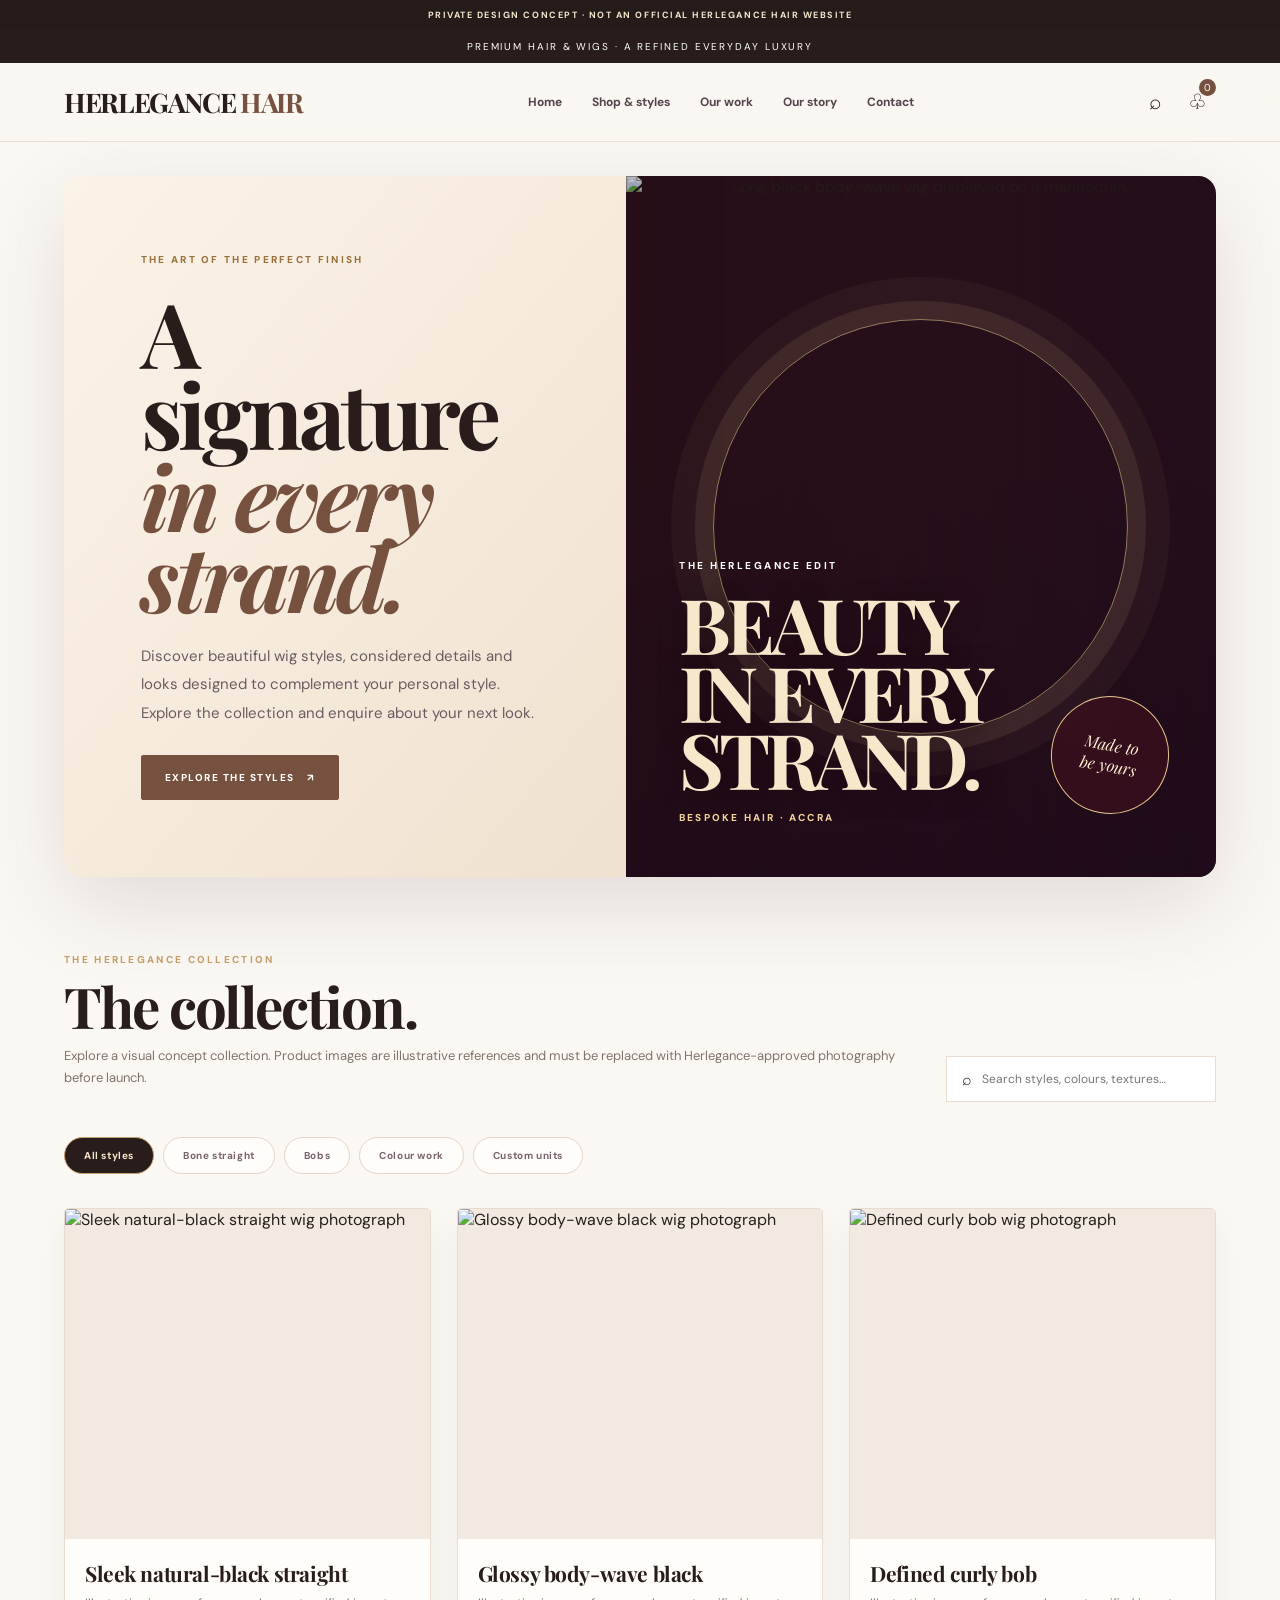
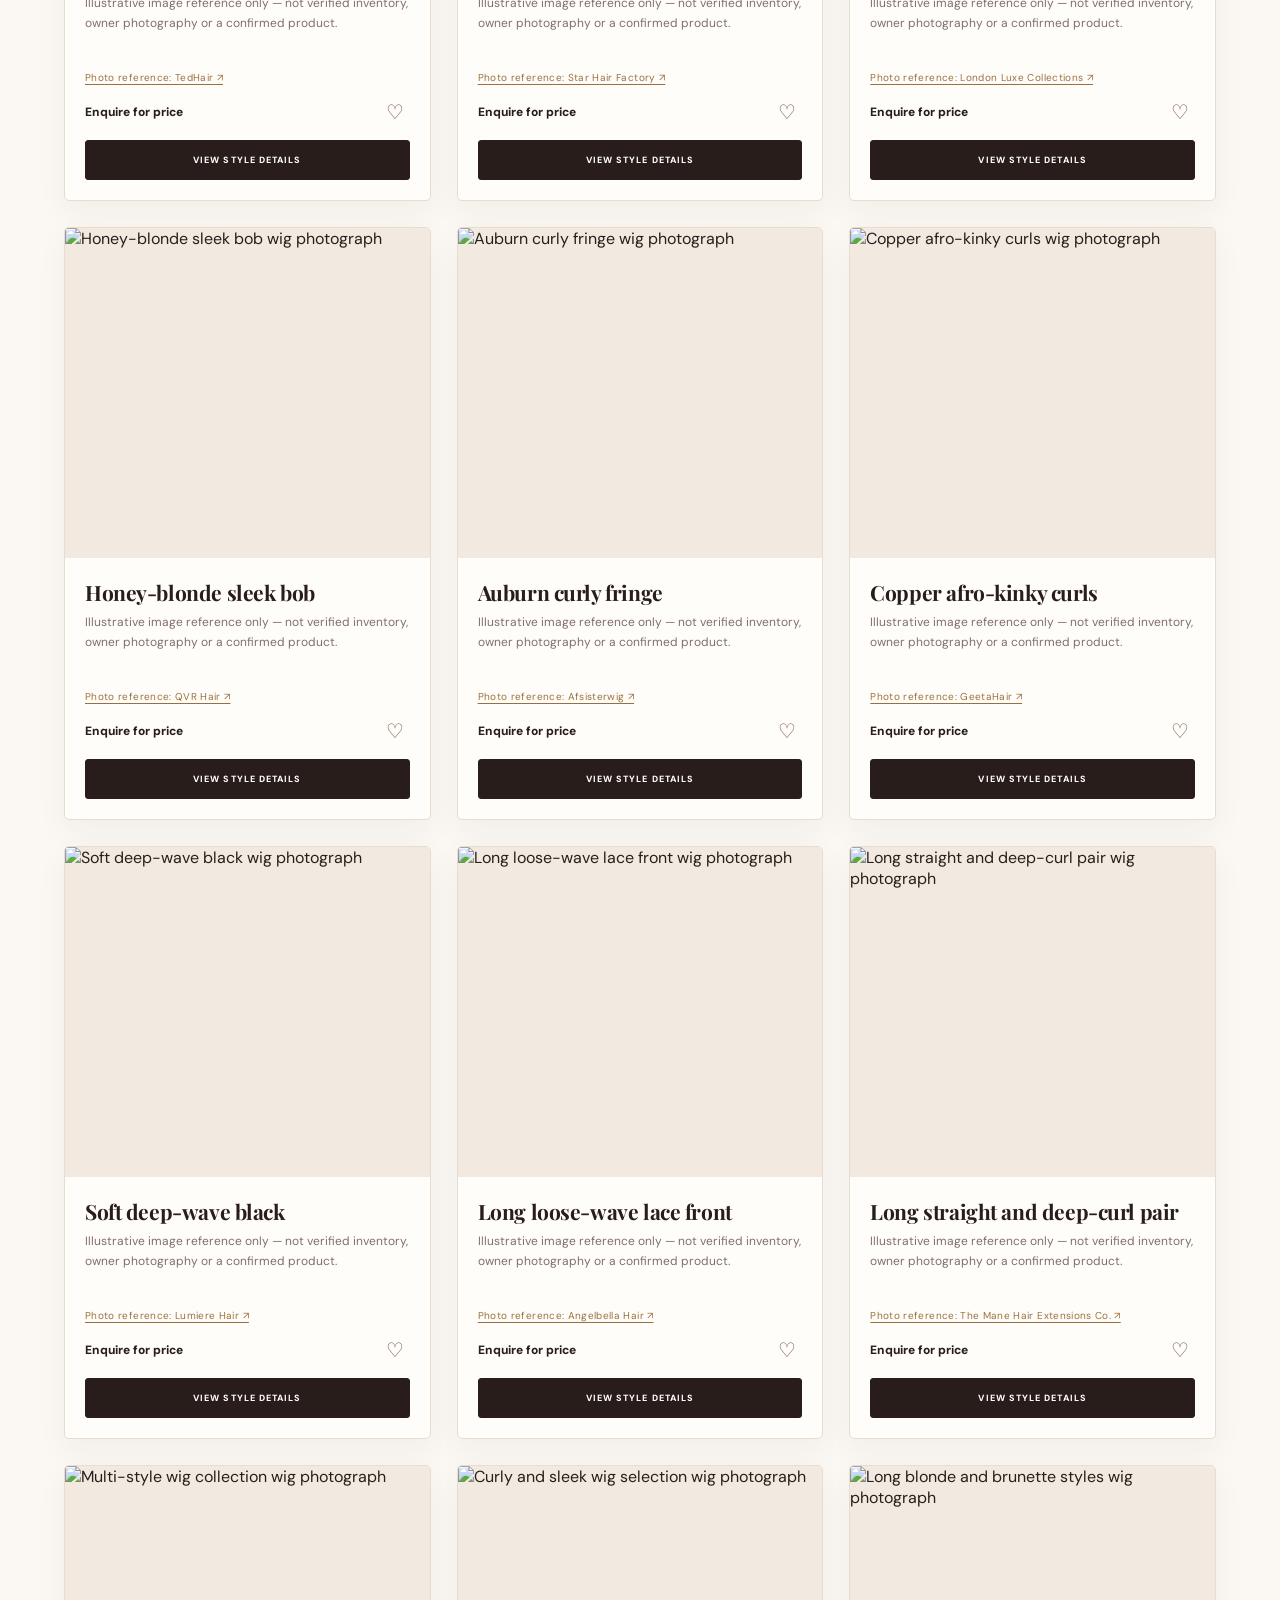
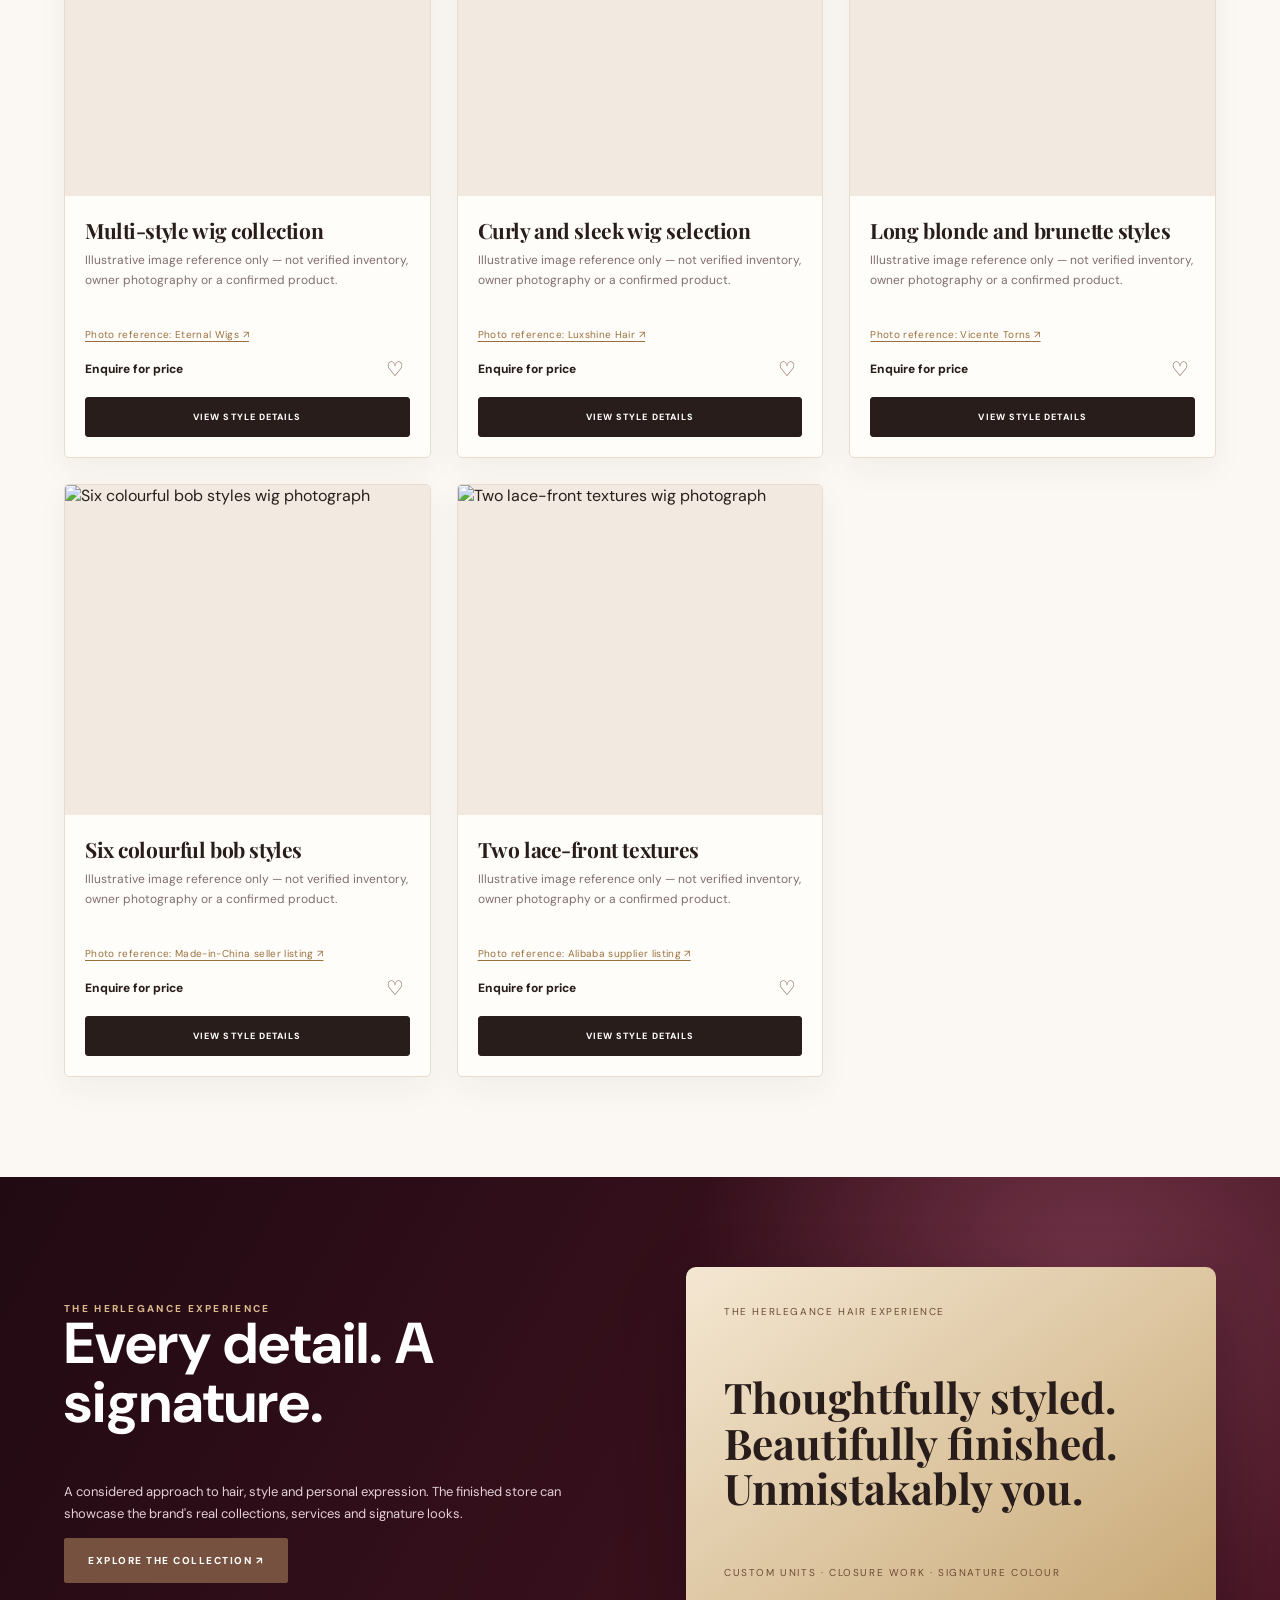
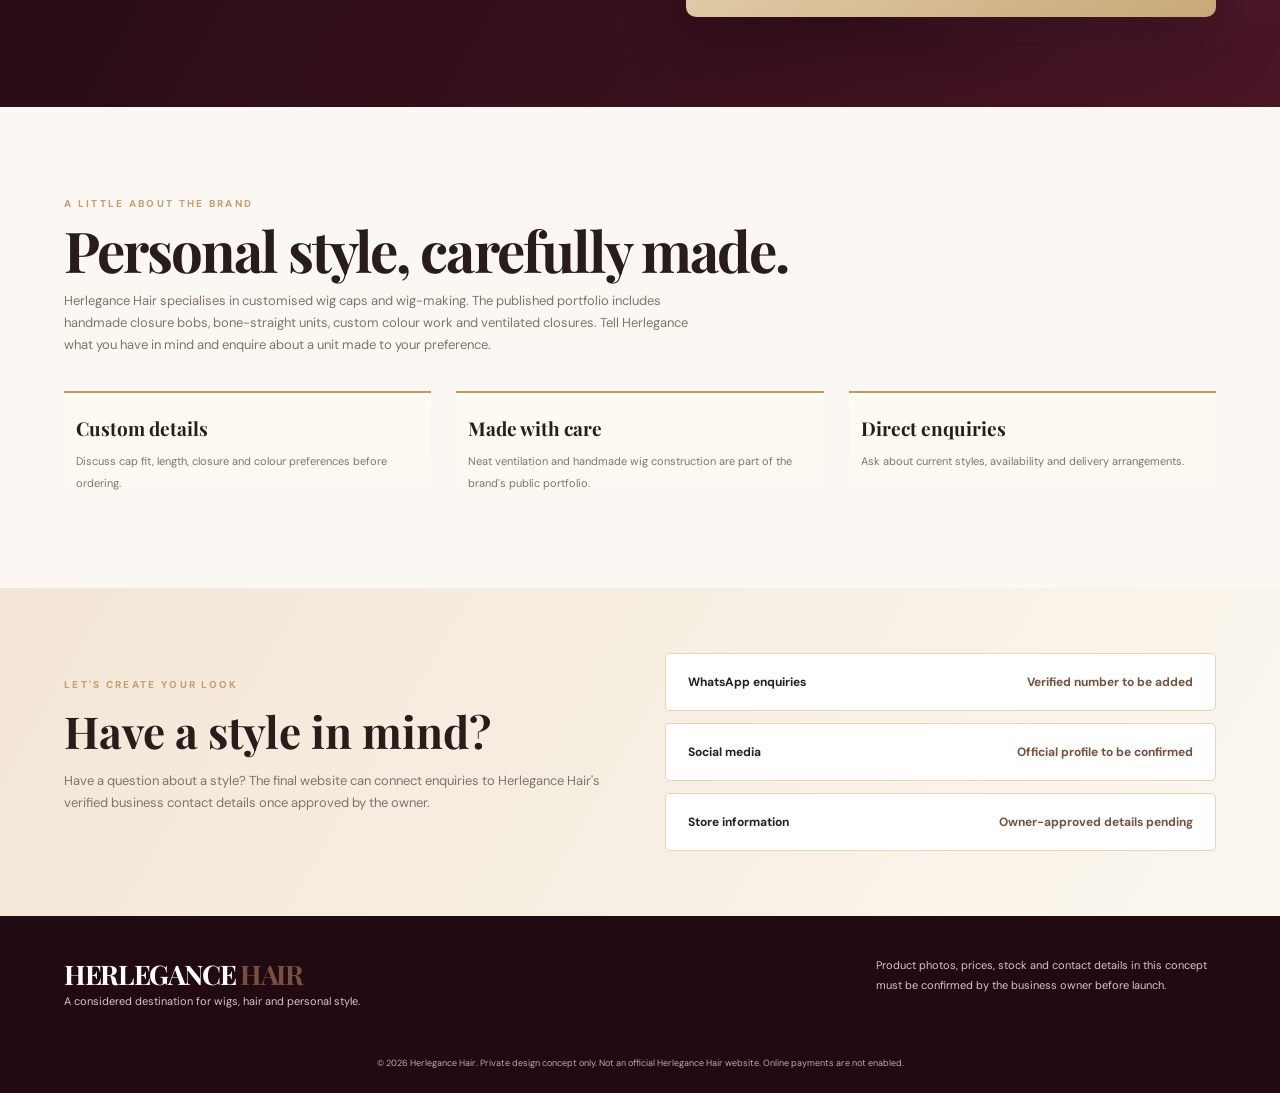
==== index.html @ 53745633 "Polish Herlegance concept copy and remove previous brand links" ====
<!doctype html>
<html lang="en">
<head>
<meta charset="utf-8"><meta name="viewport" content="width=device-width,initial-scale=1">
<meta name="theme-color" content="#281D1B"><meta name="description" content="Herlegance Hair — custom wig units and hair styling in Accra, Ghana.">
<title>Herlegance Hair — A Refined Expression of Your Style</title>
<link rel="preconnect" href="https://fonts.googleapis.com"><link rel="preconnect" href="https://fonts.gstatic.com" crossorigin>
<link href="https://fonts.googleapis.com/css2?family=DM+Sans:wght@400;500;600;700;800&family=Playfair+Display:wght@500;600;700;800&display=swap" rel="stylesheet">
<style>
:root{--pink:#D9B88C;--rose:#F1E6DA;--ivory:#FBF8F3;--bronze:#C6A06B;--plum:#281D1B;--cta:#76513F;--ink:#261F1B;--muted:#80736B;--line:#E8DED3;--white:#fff;--shadow:0 24px 70px #281d1b20}
*{box-sizing:border-box}html{scroll-behavior:smooth;scroll-padding-top:92px}body{margin:0;background:var(--ivory);color:var(--ink);font-family:'DM Sans',sans-serif}a{color:inherit}button,input,select{font:inherit}button{cursor:pointer}.announcement{background:var(--plum);color:#fff;text-align:center;padding:10px 14px;font-size:10px;letter-spacing:.19em;text-transform:uppercase}.header{position:sticky;top:0;z-index:30;background:#faf7f1ed;backdrop-filter:blur(18px);border-bottom:1px solid var(--line)}.nav{max-width:1320px;margin:auto;padding:16px 5%;display:flex;align-items:center;justify-content:space-between;gap:24px}.logo{font:700 27px 'Playfair Display',serif;letter-spacing:-.05em;text-decoration:none;color:var(--plum);white-space:nowrap}.logo em{font-style:normal;color:var(--cta)}.navlinks{display:flex;gap:30px}.navlinks a{text-decoration:none;font-size:12px;font-weight:700;color:#55434b}.navlinks a:hover{color:var(--cta)}.actions{display:flex;align-items:center;gap:8px}.iconbtn{border:0;background:transparent;color:var(--plum);font-size:21px;padding:9px;position:relative}.count{position:absolute;top:0;right:0;background:var(--cta);color:#fff;border-radius:50%;min-width:17px;height:17px;font-size:10px;display:grid;place-items:center}.menu{display:none}.wrap{max-width:1320px;margin:auto;padding-left:5%;padding-right:5%}.hero{padding-top:28px;padding-bottom:88px}.hero-shell{min-height:580px;border-radius:7px;overflow:hidden;position:relative;display:grid;grid-template-columns:1.02fr .98fr;background:linear-gradient(115deg,#f2e7d5,#e4d0b2);box-shadow:var(--shadow)}.hero-copy{padding:76px 9%;align-self:center;position:relative;z-index:2}.kicker{font-size:10px;font-weight:800;letter-spacing:.23em;text-transform:uppercase;color:var(--bronze)}h1,h2,h3,p{margin-top:0}.hero h1{font:700 clamp(52px,6.5vw,88px)/.98 'Playfair Display',serif;color:var(--plum);letter-spacing:-.045em;margin:22px 0}.hero h1 span{color:var(--cta);font-style:italic}.hero-copy p{font-size:14px;line-height:1.9;color:#715660;max-width:440px;margin-bottom:28px}.button{display:inline-flex;align-items:center;justify-content:center;gap:12px;padding:15px 23px;border:1px solid var(--cta);border-radius:2px;background:var(--cta);color:#fff;text-decoration:none;font-size:10px;letter-spacing:.15em;text-transform:uppercase;font-weight:800;transition:.2s}.button:hover{background:var(--plum);border-color:var(--plum);transform:translateY(-2px)}.button.secondary{background:transparent;color:var(--plum);border-color:#b98b9a}.button.secondary:hover{background:var(--plum);color:#fff}.hero-art{position:relative;min-height:500px;overflow:hidden;background:radial-gradient(ellipse at 50% 45%,#8b4050 0 19%,transparent 19.5%),radial-gradient(ellipse at 50% 43%,#4a1525 0 34%,transparent 34.5%),linear-gradient(145deg,#2b0d17,#6f1d32 58%,#260b13)} .hero-art:before{content:'';display:block;position:absolute;width:min(68%,390px);aspect-ratio:1;border:1px solid #d7b46a99;border-radius:50%;box-shadow:0 0 0 18px #d7b46a12,0 0 0 42px #d7b46a0b}.hero-art:after{content:'';display:block;position:absolute;width:38%;height:58%;top:18%;left:31%;border-radius:48% 48% 38% 38%;background:linear-gradient(90deg,#10070b,#32101d 30%,#10070b 70%,#4a1525);filter:drop-shadow(0 18px 28px #12070b88);clip-path:ellipse(48% 50% at 50% 50%)}.hero-art{display:flex;align-items:center;justify-content:center;text-align:center}.hero-art .editorial{position:relative;z-index:2;color:#f6e8cb;padding:30px}.hero-art .editorial strong{display:block;font:700 clamp(42px,6vw,78px)/.95 'Playfair Display',serif;letter-spacing:-.06em}.hero-art .editorial span{display:block;margin-top:18px;font-size:10px;letter-spacing:.22em;text-transform:uppercase;color:#d7b46a;font-weight:800}.art-stamp{position:absolute;right:7%;bottom:8%;z-index:3;width:118px;height:118px;border:1px solid #d7b46a99;border-radius:50%;display:grid;place-items:center;text-align:center;color:#f4e5c4;font:italic 16px 'Playfair Display',serif;transform:rotate(10deg)}.hero-note{position:absolute;top:8%;right:8%;z-index:2;color:#fff;font:italic 19px 'Playfair Display',serif}.section{padding-bottom:88px}.section-head{display:flex;justify-content:space-between;align-items:end;gap:24px;margin-bottom:28px}.section h2{font:700 clamp(34px,4vw,52px)/1.05 'Playfair Display',serif;color:var(--plum);letter-spacing:-.035em;margin:10px 0}.muted{font-size:13px;color:var(--muted);line-height:1.7}.search{display:flex;align-items:center;gap:10px;background:#fff;border:1px solid var(--line);padding:0 15px;min-width:270px}.search input{width:100%;border:0;outline:0;background:transparent;padding:14px 0;font-size:12px}.filters{display:flex;gap:9px;flex-wrap:wrap;margin:22px 0 30px}.filter{border:1px solid var(--line);background:#fff;border-radius:30px;padding:10px 17px;color:#77636d;font-size:10px;font-weight:700;letter-spacing:.06em}.filter.active,.filter:hover{background:var(--plum);border-color:var(--bronze);color:#f8e8c9}.grid{display:grid;grid-template-columns:repeat(4,minmax(0,1fr));gap:22px}.card{background:#fff;border:1px solid #f0e4e8;min-width:0;transition:.25s;box-shadow:0 7px 22px #60334808}.card:hover{transform:translateY(-5px);box-shadow:var(--shadow)}.product-photo{display:block;width:100%;height:290px;object-fit:cover;background:#f2e9e1}.card-visual{display:none} .card-visual:before,.card-visual:after,.card-visual .visual-title{display:none}.card-visual.purple{background:linear-gradient(140deg,#72505c,#2d1520)}.card-visual.burgundy{background:linear-gradient(140deg,#a87950,#4a1525)}.card-visual .label{position:absolute;left:13px;top:13px;background:#d7b46a;color:#32101b;padding:7px 9px;font-size:8px;letter-spacing:.12em;text-transform:uppercase;font-weight:800;z-index:2}.card-visual .view{position:absolute;bottom:13px;right:13px;background:#fff;color:var(--plum);padding:9px 12px;font-size:9px;text-transform:uppercase;letter-spacing:.1em;font-weight:800;z-index:3;border:0}.card-body{padding:17px}.card-body h3{font:700 19px 'Playfair Display',serif;color:var(--plum);margin:0 0 7px}.card-body p{font-size:11px;color:var(--muted);line-height:1.6;margin:0 0 13px}.card-foot{display:flex;justify-content:space-between;align-items:center;gap:10px}.price{font-size:12px;font-weight:800;color:var(--plum)}.save{border:0;background:transparent;color:var(--cta);font-size:20px}.smallbtn{width:100%;margin-top:14px;background:transparent;border:1px solid #d8b8c4;color:var(--plum);padding:11px;font-size:9px;letter-spacing:.12em;text-transform:uppercase;font-weight:800}.smallbtn:hover{background:var(--plum);color:#fff}.craft{background:linear-gradient(120deg,#210a12,#4a1525);color:#fff;padding:70px 0;margin-bottom:88px}.craft-inner{display:grid;grid-template-columns:.85fr 1.15fr;gap:55px;align-items:center}.craft h2{color:#fff}.craft .muted{color:#e4cfd7}.craft .kicker{color:var(--pink)}.craft-panel{background:linear-gradient(135deg,#e3cfaa,#a77b43);padding:32px;color:var(--plum);min-height:300px;display:flex;flex-direction:column;justify-content:space-between}.craft-panel strong{font:700 36px 'Playfair Display',serif;max-width:420px}.craft-panel span{font-size:10px;letter-spacing:.16em;text-transform:uppercase}.social-feed{background:#fff;border:1px solid var(--line);padding:18px;min-height:400px}.social-feed iframe{width:100%;height:440px;border:0}.social-fallback{padding:25px;text-align:center}.social-fallback p{font-size:12px;color:var(--muted);line-height:1.7}.values{display:grid;grid-template-columns:repeat(3,1fr);gap:16px;margin-top:35px}.value{border-top:2px solid var(--pink);padding:18px 5px}.value b{display:block;font:700 19px 'Playfair Display',serif;color:var(--plum);margin-bottom:8px}.value span{font-size:11px;line-height:1.7;color:var(--muted)}.contact-band{background:linear-gradient(120deg,#efe3d1,#f8f3e9);padding:65px 0}.contact-grid{display:grid;grid-template-columns:1fr 1fr;gap:50px;align-items:center}.contact-grid h2{font:700 44px 'Playfair Display',serif;color:var(--plum);margin:10px 0}.contact-links{display:grid;gap:12px}.contact-link{display:flex;justify-content:space-between;gap:15px;text-decoration:none;background:#fff;padding:17px 19px;border:1px solid #e7d5b4;font-size:12px;font-weight:700}.contact-link span{color:var(--cta)}.footer{background:#210a12;color:#fff;padding:40px 0 24px}.footer-inner{display:flex;justify-content:space-between;gap:30px;flex-wrap:wrap}.footer .logo{color:#fff}.footer p{font-size:11px;color:#d7c4cc;line-height:1.8;max-width:340px}.footer small{display:block;text-align:center;color:#bdaab2;font-size:9px;margin-top:34px}.drawer-wrap,.modal-wrap{position:fixed;inset:0;z-index:60;background:#24131dcc;display:none}.drawer-wrap.open{display:flex;justify-content:flex-end}.drawer{background:var(--ivory);width:min(480px,100%);height:100%;padding:26px;overflow:auto;box-shadow:-15px 0 50px #0002}.drawer-head{display:flex;align-items:center;justify-content:space-between;border-bottom:1px solid var(--line);padding-bottom:14px}.drawer h2,.modal h2{font:700 29px 'Playfair Display',serif;color:var(--plum)}.close{border:0;background:transparent;font-size:27px;color:var(--plum)}.cart-row{display:grid;grid-template-columns:70px 1fr auto;gap:13px;align-items:center;padding:17px 0;border-bottom:1px solid var(--line)}.cart-swatch{height:78px;background:linear-gradient(135deg,#d7b46a,#6f1d32);position:relative}.cart-swatch:after{content:"";position:absolute;inset:13px 17px -4px;border-radius:48% 48% 4% 4%;background:#34212b}.cart-row h4{font:700 16px 'Playfair Display',serif;margin:0 0 5px}.cart-row small{font-size:10px;color:var(--muted)}.remove{border:0;background:none;color:var(--cta);font-size:10px}.cart-actions{padding-top:20px}.cart-actions .button{width:100%}.notice{padding:13px;background:#f1e5d0;color:#4a1525;font-size:11px;line-height:1.65;margin:16px 0}.empty{text-align:center;padding:65px 12px;color:var(--muted);font-size:13px;line-height:1.7}.modal-wrap.open{display:grid;place-items:center;padding:18px}.modal{background:var(--ivory);width:min(540px,100%);max-height:92vh;overflow:auto;padding:26px}.modal-top{display:flex;justify-content:space-between;align-items:start}.field{display:block;margin:15px 0}.field span{display:block;font-size:9px;letter-spacing:.13em;text-transform:uppercase;color:var(--muted);margin-bottom:7px}.field select,.field input,.field textarea{width:100%;border:1px solid var(--line);background:#fff;padding:13px;outline-color:var(--cta)}.modal .button{width:100%;margin-top:12px}.mobilebar{display:none}
@media(max-width:950px){.grid{grid-template-columns:repeat(2,1fr)}.hero-shell{min-height:500px}.hero-copy{padding:55px 7%}.hero-art{min-height:450px}.navlinks{gap:16px}}
@media(max-width:650px){.announcement{font-size:8px}.nav{padding:12px 5%}.logo{font-size:23px}.navlinks{display:none}.menu{display:block}.hero{padding-top:13px;padding-bottom:55px}.hero-shell{grid-template-columns:1fr;min-height:0}.hero-copy{padding:45px 8% 35px}.hero h1{font-size:58px}.hero-art{min-height:290px}.hero-art:before{height:100%;width:48%;left:26%}.hero-art:after{top:10%;height:40%;left:36.5%}.section{padding-bottom:60px}.section-head{align-items:stretch;flex-direction:column}.search{min-width:0;width:100%}.grid{gap:14px 11px}.card-visual{display:none}.card-body{padding:13px}.card-body h3{font-size:16px}.card-body p{font-size:10px}.craft{padding:50px 0;margin-bottom:60px}.craft-inner,.contact-grid{grid-template-columns:1fr;gap:25px}.craft-panel{min-height:230px}.craft-panel strong{font-size:30px}.values{grid-template-columns:1fr;gap:5px}.contact-band{padding:50px 0}.contact-grid h2{font-size:37px}.footer{padding-bottom:92px}.mobilebar{position:fixed;z-index:35;bottom:0;left:0;right:0;display:flex;justify-content:space-around;background:#faf7f1;border-top:1px solid var(--line);padding:9px 3% calc(9px + env(safe-area-inset-bottom))}.mobilebar button{border:0;background:none;color:var(--plum);font-size:9px;display:grid;gap:3px;justify-items:center}.mobilebar b{font-size:19px}}

/* Luxury editorial styling refinement */
.hero{padding-top:34px;padding-bottom:76px}
.hero-shell{border-radius:18px;grid-template-columns:1fr 1.05fr;min-height:650px;background:linear-gradient(130deg,#fbf3e8,#ead8c3);box-shadow:0 28px 90px #35101d20}
.hero-copy{padding:clamp(38px,6vw,88px)}
.hero-copy .kicker{color:#9a713e}
.hero h1{font-size:clamp(58px,7vw,98px);line-height:.91;margin:25px 0}
.hero-copy p{font-size:15px;max-width:410px;color:#6f5960}
.hero-art{min-height:650px;background:#29101a;isolation:isolate}
.hero-photo{position:absolute;inset:0;width:100%;height:100%;object-fit:cover;object-position:center 28%;filter:saturate(.86)}
.hero-shade{position:absolute;inset:0;background:linear-gradient(90deg,#1b091044,#1b091a22 45%,#1b091a66),linear-gradient(0deg,#1b091a88,transparent 60%);z-index:1}
.hero-art:before{z-index:2;width:70%;aspect-ratio:1;border-color:#e5c98c99;box-shadow:0 0 0 18px #e5c98c18,0 0 0 42px #e5c98c0b}
.hero-art:after{display:none}
.hero-art .editorial{z-index:3;text-align:left;width:100%;padding:9%;align-self:flex-end}
.hero-art .editorial strong{font-size:clamp(48px,6vw,86px);line-height:.88;text-shadow:0 4px 25px #16070b88}
.hero-art .editorial .hero-overline{color:#fff;font-size:10px;letter-spacing:.25em;margin:0 0 18px}
.hero-art .editorial span:last-child{color:#f0d49c}
.art-stamp{z-index:4;background:#3a101dcc;border-color:#e4c58b;color:#fff0d2;right:8%;bottom:9%}
.section h2{font-size:clamp(38px,4.4vw,58px)}
.section-head{margin-bottom:35px}
.filters{margin:26px 0 34px}
.filter{padding:11px 19px;border-color:#e4d4c5;background:#fffdf9}
.grid{grid-template-columns:repeat(3,minmax(0,1fr));gap:26px}
.card{border:0;border-radius:12px;overflow:hidden;box-shadow:0 12px 35px #35101d12}
.card:hover{transform:translateY(-8px);box-shadow:0 22px 55px #35101d20}
.product-photo{height:340px;transition:transform .55s cubic-bezier(.2,.7,.2,1)}
.card:hover .product-photo{transform:scale(1.035)}
.card-body{padding:22px}
.card-body h3{font-size:22px}
.card-body p{font-size:12px;min-height:58px}
.smallbtn{border-radius:3px;background:var(--plum);color:#fff;border-color:var(--plum);padding:13px}
.smallbtn:hover{background:var(--cta)}
.craft{padding:90px 0;margin:12px 0 90px;background:radial-gradient(circle at 85% 20%,#713347 0,transparent 34%),linear-gradient(120deg,#210a12,#4a1525)}
.craft-inner{grid-template-columns:1fr 1fr;gap:8%}
.craft h2{font-size:clamp(40px,4.5vw,60px);line-height:1.02}
.craft-panel{min-height:350px;border-radius:10px;padding:38px;background:linear-gradient(145deg,#f4e7d2,#c8a875);box-shadow:0 25px 65px #10050b55}
.craft-panel strong{font-size:clamp(30px,3.3vw,46px);line-height:1.08}
.craft-panel span{color:#6d4b36}
.values{gap:25px}
.value{padding:22px 12px 8px;border-top:2px solid #c59b5b;background:linear-gradient(180deg,#fffaf3,transparent)}
.contact-band{background:linear-gradient(120deg,#f3e6d6,#fbf7ef)}
.contact-link{border-radius:5px;transition:.2s;padding:20px 22px}
.contact-link:hover{transform:translateX(5px);border-color:#c59b5b}
@media(max-width:950px){.grid{grid-template-columns:repeat(2,minmax(0,1fr))}.hero-shell{min-height:560px}.hero-art{min-height:560px}}
@media(max-width:650px){
.hero{padding-top:14px;padding-bottom:55px}
.hero-shell{grid-template-columns:1fr;min-height:0;border-radius:12px}
.hero-copy{padding:42px 8% 36px}
.hero h1{font-size:clamp(54px,14vw,72px)}
.hero-art{min-height:440px}
.hero-art .editorial{padding:8%}
.hero-art .editorial strong{font-size:58px}
.art-stamp{width:94px;height:94px;font-size:13px}
.grid{grid-template-columns:repeat(2,minmax(0,1fr));gap:15px 11px}
.product-photo{height:220px}
.card-body{padding:14px}
.card-body h3{font-size:17px}
.card-body p{font-size:10px;min-height:74px}
.craft{padding:58px 0;margin:0 0 60px}
.craft-inner{grid-template-columns:1fr;gap:28px}
.craft-panel{min-height:260px;padding:28px}
.values{grid-template-columns:1fr;gap:10px}
}

/* Editorial polish for the coursework wig gallery */
.grid{gap:26px}
.card{overflow:hidden;border:1px solid #e8dccf;border-radius:5px;background:#fffdf9;box-shadow:0 12px 32px #35101d0c}
.card:hover{transform:translateY(-7px);box-shadow:0 22px 48px #35101d1c}
.product-photo{height:330px;object-fit:cover;object-position:center 30%;transition:transform .65s cubic-bezier(.2,.7,.2,1)}
.card:hover .product-photo{transform:scale(1.035)}
.card-body{padding:20px}
.card-body h3{font-family:'Playfair Display',serif;font-size:21px;letter-spacing:-.02em}
.card-body p{color:#806d70;line-height:1.65}
.photo-credit{display:inline-block;margin:3px 0 14px;color:#9a713e;font-size:10px;letter-spacing:.035em;text-decoration:underline;text-underline-offset:3px}
.hero-photo{object-position:center 38%;filter:saturate(.96) contrast(1.02)}
@media(max-width:900px){.product-photo{height:280px}}
@media(max-width:600px){.grid{gap:13px}.product-photo{height:225px}.card-body{padding:13px}.card-body h3{font-size:17px}.photo-credit{font-size:9px}}

</style>
</head>
<body>
<div style="background:#251b19;color:#f5e7cf;text-align:center;padding:9px 12px;font:700 9px DM Sans,sans-serif;letter-spacing:.17em;text-transform:uppercase">Private design concept · Not an official Herlegance Hair website</div>
<div class="announcement">PREMIUM HAIR & WIGS · A REFINED EVERYDAY LUXURY</div>
<header class="header"><nav class="nav"><a class="logo" href="#home">HERLEGANCE <em>HAIR</em></a><div class="navlinks"><a href="#home">Home</a><a href="#shop">Shop & styles</a><a href="#craft">Our work</a><a href="#about">Our story</a><a href="#contact">Contact</a></div><div class="actions"><button class="iconbtn" aria-label="Search styles" onclick="document.getElementById('search').focus()">⌕</button><button class="iconbtn" aria-label="Open bag" onclick="openBag()">♧<span class="count" id="bagCount">0</span></button><button class="iconbtn menu" aria-label="Browse styles" onclick="document.getElementById('shop').scrollIntoView({behavior:'smooth'})">☰</button></div></nav></header>
<main id="home">
<section class="hero wrap"><div class="hero-shell"><div class="hero-copy"><div class="kicker">THE ART OF THE PERFECT FINISH</div><h1>A signature<br><span>in every strand.</span></h1><p>Discover beautiful wig styles, considered details and looks designed to complement your personal style. Explore the collection and enquire about your next look.</p><a class="button" href="#shop">Explore the styles <b>↗</b></a></div><div class="hero-art"><img class="hero-photo" src="https://cdn.shopify.com/s/files/1/0722/2122/9270/collections/HD-Lace-Wig_723e9903-be43-4868-811c-e9bd3270e4a2.png?v=1733495601" alt="Long black body-wave wig displayed on a mannequin" fetchpriority="high"><div class="hero-shade"></div><div class="editorial"><span class="hero-overline">THE HERLEGANCE EDIT</span><strong>BEAUTY<br>IN EVERY<br>STRAND.</strong><span>BESPOKE HAIR · ACCRA</span></div><div class="art-stamp">Made to<br>be yours</div></div></div></section>
<section class="section wrap" id="shop"><div class="section-head"><div><div class="kicker">THE HERLEGANCE COLLECTION</div><h2>The collection.</h2><p class="muted">Explore a visual concept collection. Product images are illustrative references and must be replaced with Herlegance-approved photography before launch.</p></div><label class="search">⌕ <input id="search" type="search" placeholder="Search styles, colours, textures…" oninput="renderProducts()"></label></div>
<div class="filters" id="filters"><button class="filter active" data-filter="All">All styles</button><button class="filter" data-filter="Straight">Bone straight</button><button class="filter" data-filter="Bob">Bobs</button><button class="filter" data-filter="Colored">Colour work</button><button class="filter" data-filter="Custom">Custom units</button></div>

<div class="grid" id="products"></div>
</section>
<section class="craft" id="craft"><div class="wrap craft-inner"><div><div class="kicker">The Herlegance experience</div><h2>Every detail. A signature.</h2><p class="muted">A considered approach to hair, style and personal expression. The finished store can showcase the brand's real collections, services and signature looks.</p><a class="button" href="#shop" target="_blank" rel="noopener">Explore the collection ↗</a></div><div class="craft-panel"><span>THE HERLEGANCE HAIR EXPERIENCE</span><strong>Thoughtfully styled. Beautifully finished. Unmistakably you.</strong><span>Custom units · Closure work · Signature colour</span></div></div></section>
<section class="section wrap" id="about"><div class="kicker">A little about the brand</div><h2>Personal style, carefully made.</h2><p class="muted" style="max-width:650px">Herlegance Hair specialises in customised wig caps and wig-making. The published portfolio includes handmade closure bobs, bone-straight units, custom colour work and ventilated closures. Tell Herlegance what you have in mind and enquire about a unit made to your preference.</p><div class="values"><div class="value"><b>Custom details</b><span>Discuss cap fit, length, closure and colour preferences before ordering.</span></div><div class="value"><b>Made with care</b><span>Neat ventilation and handmade wig construction are part of the brand's public portfolio.</span></div><div class="value"><b>Direct enquiries</b><span>Ask about current styles, availability and delivery arrangements.</span></div></div></section>
<section class="contact-band" id="contact"><div class="wrap contact-grid"><div><div class="kicker">Let's create your look</div><h2>Have a style in mind?</h2><p class="muted">Have a question about a style? The final website can connect enquiries to Herlegance Hair's verified business contact details once approved by the owner.</p></div><div class="contact-links"><div class="contact-link"><strong>WhatsApp enquiries</strong><span>Verified number to be added</span></div><div class="contact-link"><strong>Social media</strong><span>Official profile to be confirmed</span></div><div class="contact-link"><strong>Store information</strong><span>Owner-approved details pending</span></div></div></div></section>
</main>
<footer class="footer"><div class="wrap"><div class="footer-inner"><div><a class="logo" href="#home">HERLEGANCE <em>HAIR</em></a><p>A considered destination for wigs, hair and personal style.</p></div><div><p>Product photos, prices, stock and contact details in this concept must be confirmed by the business owner before launch.</p></div></div><small>© <span id="year"></span> Herlegance Hair. Private design concept only. Not an official Herlegance Hair website. Online payments are not enabled.</small></div></footer>
<nav class="mobilebar"><button onclick="window.scrollTo({top:0,behavior:'smooth'})"><b>⌂</b>Home</button><button onclick="document.getElementById('shop').scrollIntoView({behavior:'smooth'})"><b>⌕</b>Shop</button><button onclick="openBag()"><b>♧</b>Bag <span id="mobileCount">0</span></button><button onclick="document.getElementById('contact').scrollIntoView({behavior:'smooth'})"><b>♡</b>Contact</button></nav>
<div class="drawer-wrap" id="bagOverlay" onclick="if(event.target===this)closeBag()"><aside class="drawer"><div class="drawer-head"><h2>Your selection <span id="bagTitleCount">(0)</span></h2><button class="close" onclick="closeBag()">×</button></div><div id="bagItems"></div><div class="cart-actions" id="bagActions"></div></aside></div>
<div class="modal-wrap" id="productOverlay" onclick="if(event.target===this)closeProduct()"><section class="modal"><div class="modal-top"><div><div class="kicker">Your custom enquiry</div><h2 id="modalTitle">Style details</h2></div><button class="close" onclick="closeProduct()">×</button></div><p class="muted" id="modalDescription"></p><label class="field"><span>Preferred length</span><select id="length"><option>Not sure yet</option><option>8 inches</option><option>10 inches</option><option>12 inches</option><option>14 inches</option><option>16 inches</option><option>18 inches</option><option>20 inches</option><option>22 inches</option><option>24 inches</option></select></label><label class="field"><span>Additional preferences</span><input id="preference" placeholder="Colour, closure, cap size or other details"></label><button class="button" id="addSelection">Add to enquiry bag</button></section></div>
<script>
const catalogue=[
{id:1,name:"Sleek natural-black straight",type:"Straight",tone:"",image:"https://www.tedhair.com/cdn/shop/files/2105-1B_-22-ST-FR4210262.jpg?v=1691648521",sourceName:"TedHair",sourceUrl:"https://www.tedhair.com/products/tedhair-5x5-hd-glueless-lace-closure-wig-straight-180-density",description:"Illustrative image reference only — not verified inventory, owner photography or a confirmed product."},
{id:2,name:"Glossy body-wave black",type:"Custom",tone:"",image:"https://cdn.shopify.com/s/files/1/0722/2122/9270/collections/HD-Lace-Wig_723e9903-be43-4868-811c-e9bd3270e4a2.png?v=1733495601",sourceName:"Star Hair Factory",sourceUrl:"https://starhairus.com/products/13x4-hd-lace-body-wave-frontal-wig-natural-black",description:"Illustrative image reference only — not verified inventory, owner photography or a confirmed product."},
{id:3,name:"Defined curly bob",type:"Bob",tone:"",image:"https://londonluxecollections.com/cdn/shop/files/20230803-Luvme-CZJ11874.jpg?v=1723537434&width=1445",sourceName:"London Luxe Collections",sourceUrl:"https://londonluxecollections.com/products/tedhair-pre-plucked-13x4-lace-front-curly-bob-wig-150-density",description:"Illustrative image reference only — not verified inventory, owner photography or a confirmed product."},
{id:4,name:"Honey-blonde sleek bob",type:"Bob",tone:"",image:"https://qvr.com/cdn/shop/products/bb_wh_lace_all_front_andi_12_7_8ecc15de-8149-47b4-92a4-683a7f47dcf0.jpg?v=1648880064&width=1000",sourceName:"QVR Hair",sourceUrl:"https://qvr.com/products/bb-wh-lace-all-front-andi",description:"Illustrative image reference only — not verified inventory, owner photography or a confirmed product."},
{id:5,name:"Auburn curly fringe",type:"Colored",tone:"",image:"https://www.afsisterwig.com/cdn/shop/files/1642787084946362368pDPuDLA2DjbSGjsY_720x_7029b728-65c4-44ce-b8c1-752e795a16db_800x.jpg?v=1692771835",sourceName:"Afsisterwig",sourceUrl:"https://www.afsisterwig.com/products/full-machine-made-auburn-reddish-brown-curly-human-hair-wig-with-bang",description:"Illustrative image reference only — not verified inventory, owner photography or a confirmed product."},
{id:6,name:"Copper afro-kinky curls",type:"Colored",tone:"",image:"https://geetahair.com/cdn/shop/files/colored-wiggeetahair-303564_1080x.jpg?v=1746856431",sourceName:"GeetaHair",sourceUrl:"https://geetahair.com/products/copper-red-lace-front-wigs-13x4-afro-kinky-curly-human-hair-wigs-180-density",description:"Illustrative image reference only — not verified inventory, owner photography or a confirmed product."},
{id:7,name:"Soft deep-wave black",type:"Custom",tone:"",image:"https://lumierehairs.com/cdn/shop/files/1_7P081_WCJC_GWU9M_R_1800x1800.png?v=1767605327",sourceName:"Lumiere Hair",sourceUrl:"https://lumierehairs.com/products/lumiere-highlight-blonde-short-bob-loose-deep-wave-lace-front-human-hair-wig-for-black-women-hdz",description:"Illustrative image reference only — not verified inventory, owner photography or a confirmed product."},
{id:8,name:"Long loose-wave lace front",type:"Custom",tone:"",image:"https://image.made-in-china.com/2f0j00OiNphMbzSVcd/Angelbella-Wholesale-Price-13X4-Lace-Front-Human-Hair-Wigs-Loose-Wave-Brazilian-Remy-Hair.jpg",sourceName:"Angelbella Hair",sourceUrl:"https://angelbellahair.en.made-in-china.com/product/sZaTCQxoHmVe/China-Angelbella-Wholesale-Price-13X4-Lace-Front-Human-Hair-Wigs-Loose-Wave-Brazilian-Remy-Hair.html",description:"Illustrative image reference only — not verified inventory, owner photography or a confirmed product."},
{id:9,name:"Long straight and deep-curl pair",type:"Straight",tone:"",image:"https://themanehairextensions.com/cdn/shop/products/0E90C345-F39D-4A30-90E0-DC5925C8C019.jpg?v=1662867536&width=1445",sourceName:"The Mane Hair Extensions Co.",sourceUrl:"https://themanehairextensions.com/products/hd-lace-frontal-wig",description:"Illustrative image reference only — not verified inventory, owner photography or a confirmed product."},
{id:10,name:"Multi-style wig collection",type:"Custom",tone:"",image:"https://eternalwigs.com/cdn/shop/collections/image_fx__25.png?crop=center&height=1200&v=1740597104&width=1200",sourceName:"Eternal Wigs",sourceUrl:"https://eternalwigs.com/collections/human-hair-wigs-in-scotland",description:"Illustrative image reference only — not verified inventory, owner photography or a confirmed product."},
{id:11,name:"Curly and sleek wig selection",type:"Custom",tone:"",image:"https://luxshinehair.com/wp-content/uploads/2024/03/Hair-Wig-Wholesale-Suppliers-4.jpg",sourceName:"Luxshine Hair",sourceUrl:"https://luxshinehair.com/hair-wig-wholesale-suppliers/",description:"Illustrative image reference only — not verified inventory, owner photography or a confirmed product."},
{id:12,name:"Long blonde and brunette styles",type:"Straight",tone:"",image:"https://i.ebayimg.com/images/g/LlwAAOSw0UdXusLP/s-l1200.jpg",sourceName:"Vicente Torns",sourceUrl:"https://www.vicentetorns.com/?r=57496889051000",description:"Illustrative image reference only — not verified inventory, owner photography or a confirmed product."},
{id:13,name:"Six colourful bob styles",type:"Colored",tone:"",image:"https://image.made-in-china.com/2f0j00LRGoBlkFAmpc/Short-Omber-4-27-Bob-Wig-with-Baby-Hair-Honey-Brown-Straight-Human-Hair-Wigs-13X4-Lace-Front-Wigs-for-Black-Women.jpg",sourceName:"Made-in-China seller listing",sourceUrl:"https://beimeijiaco.en.made-in-china.com/product/eZvtEznoHFRA/China-Short-Omber-4-27-Bob-Wig-with-Baby-Hair-Honey-Brown-Straight-Human-Hair-Wigs-13X4-Lace-Front-Wigs-for-Black-Women.html",description:"Illustrative image reference only — not verified inventory, owner photography or a confirmed product."},
{id:14,name:"Two lace-front textures",type:"Custom",tone:"",image:"https://s.alicdn.com/@sc04/kf/He0300099c4c34613845a5c39753808e3m/High-Quality-250-300-Density-Lace-Front-Human-Hair-Wigs-Body-Wave-Dropshipping-Wigs-Lace-Human-Hair-100-Raw-Brazilian-Human-Wig.jpg",sourceName:"Alibaba supplier listing",sourceUrl:"https://www.alibaba.com/showroom/dropshipping-wigs.html",description:"Illustrative image reference only — not verified inventory, owner photography or a confirmed product."}
];
let filter='All',selected=null,bag=[],saved=[];
function renderProducts(){const q=document.getElementById('search').value.toLowerCase();const shown=catalogue.filter(p=>(filter==='All'||p.type===filter||filter==='Custom'&&p.type==='Custom')&&(p.name+' '+p.type+' '+p.description).toLowerCase().includes(q));document.getElementById('products').innerHTML=shown.map(p=>'<article class="card"><img class="product-photo" src="'+p.image+'" alt="'+p.name+' wig photograph" loading="lazy"><div class="card-body"><h3>'+p.name+'</h3><p>'+p.description+'</p><a class="photo-credit" href="'+p.sourceUrl+'" target="_blank" rel="noopener noreferrer">Photo reference: '+p.sourceName+' ↗</a><div class="card-foot"><span class="price">Enquire for price</span><button class="save" aria-label="Save '+p.name+'" onclick="toggleSave('+p.id+')">'+(saved.includes(p.id)?'♥':'♡')+'</button></div><button class="smallbtn" onclick="showProduct('+p.id+')">View style details</button></div></article>').join('')||'<p class="muted">No matching styles. Try another search.</p>'}
document.querySelectorAll('.filter').forEach(b=>b.addEventListener('click',()=>{document.querySelectorAll('.filter').forEach(x=>x.classList.remove('active'));b.classList.add('active');filter=b.dataset.filter;renderProducts()}));
function toggleSave(id){saved=saved.includes(id)?saved.filter(x=>x!==id):saved.concat(id);renderProducts()}
function showProduct(id){selected=catalogue.find(p=>p.id===id);document.getElementById('modalTitle').textContent=selected.name;document.getElementById('modalDescription').textContent=selected.description+' This private concept does not accept real orders.';document.getElementById('length').value='Not sure yet';document.getElementById('preference').value='';document.getElementById('productOverlay').classList.add('open')}
function closeProduct(){document.getElementById('productOverlay').classList.remove('open')}
document.getElementById('addSelection').addEventListener('click',()=>{if(!selected)return;bag.push({id:selected.id,length:document.getElementById('length').value,preference:document.getElementById('preference').value});closeProduct();updateBag();openBag()});
function updateBag(){document.getElementById('bagCount').textContent=bag.length;document.getElementById('mobileCount').textContent=bag.length;document.getElementById('bagTitleCount').textContent='('+bag.length+')';renderBag()}
function renderBag(){const box=document.getElementById('bagItems'),actions=document.getElementById('bagActions');if(!bag.length){box.innerHTML='<div class="empty">Your enquiry bag is empty.<br>Explore the collection and add a style you would like to discuss with Herlegance.</div>';actions.innerHTML='';return}box.innerHTML=bag.map((item,i)=>{const p=catalogue.find(x=>x.id===item.id);return '<div class="cart-row"><div class="cart-swatch"></div><div><h4>'+p.name+'</h4><small>'+item.length+(item.preference?' · '+item.preference:'')+'</small><br><small>Price to be confirmed by Herlegance</small></div><button class="remove" onclick="removeBag('+i+')">Remove</button></div>'}).join('');actions.innerHTML='<div class="notice">This is a design prototype, not a live order. The enquiry handoff will be connected to Herlegance Hair’s verified contact channel after owner approval.</div>'}
function whatsappUrl(){return '#contact'}
function removeBag(i){bag.splice(i,1);updateBag()}
function openBag(){document.getElementById('bagOverlay').classList.add('open');renderBag()}
function closeBag(){document.getElementById('bagOverlay').classList.remove('open')}
document.getElementById('year').textContent=new Date().getFullYear();renderProducts();updateBag();
</script>
</body></html>
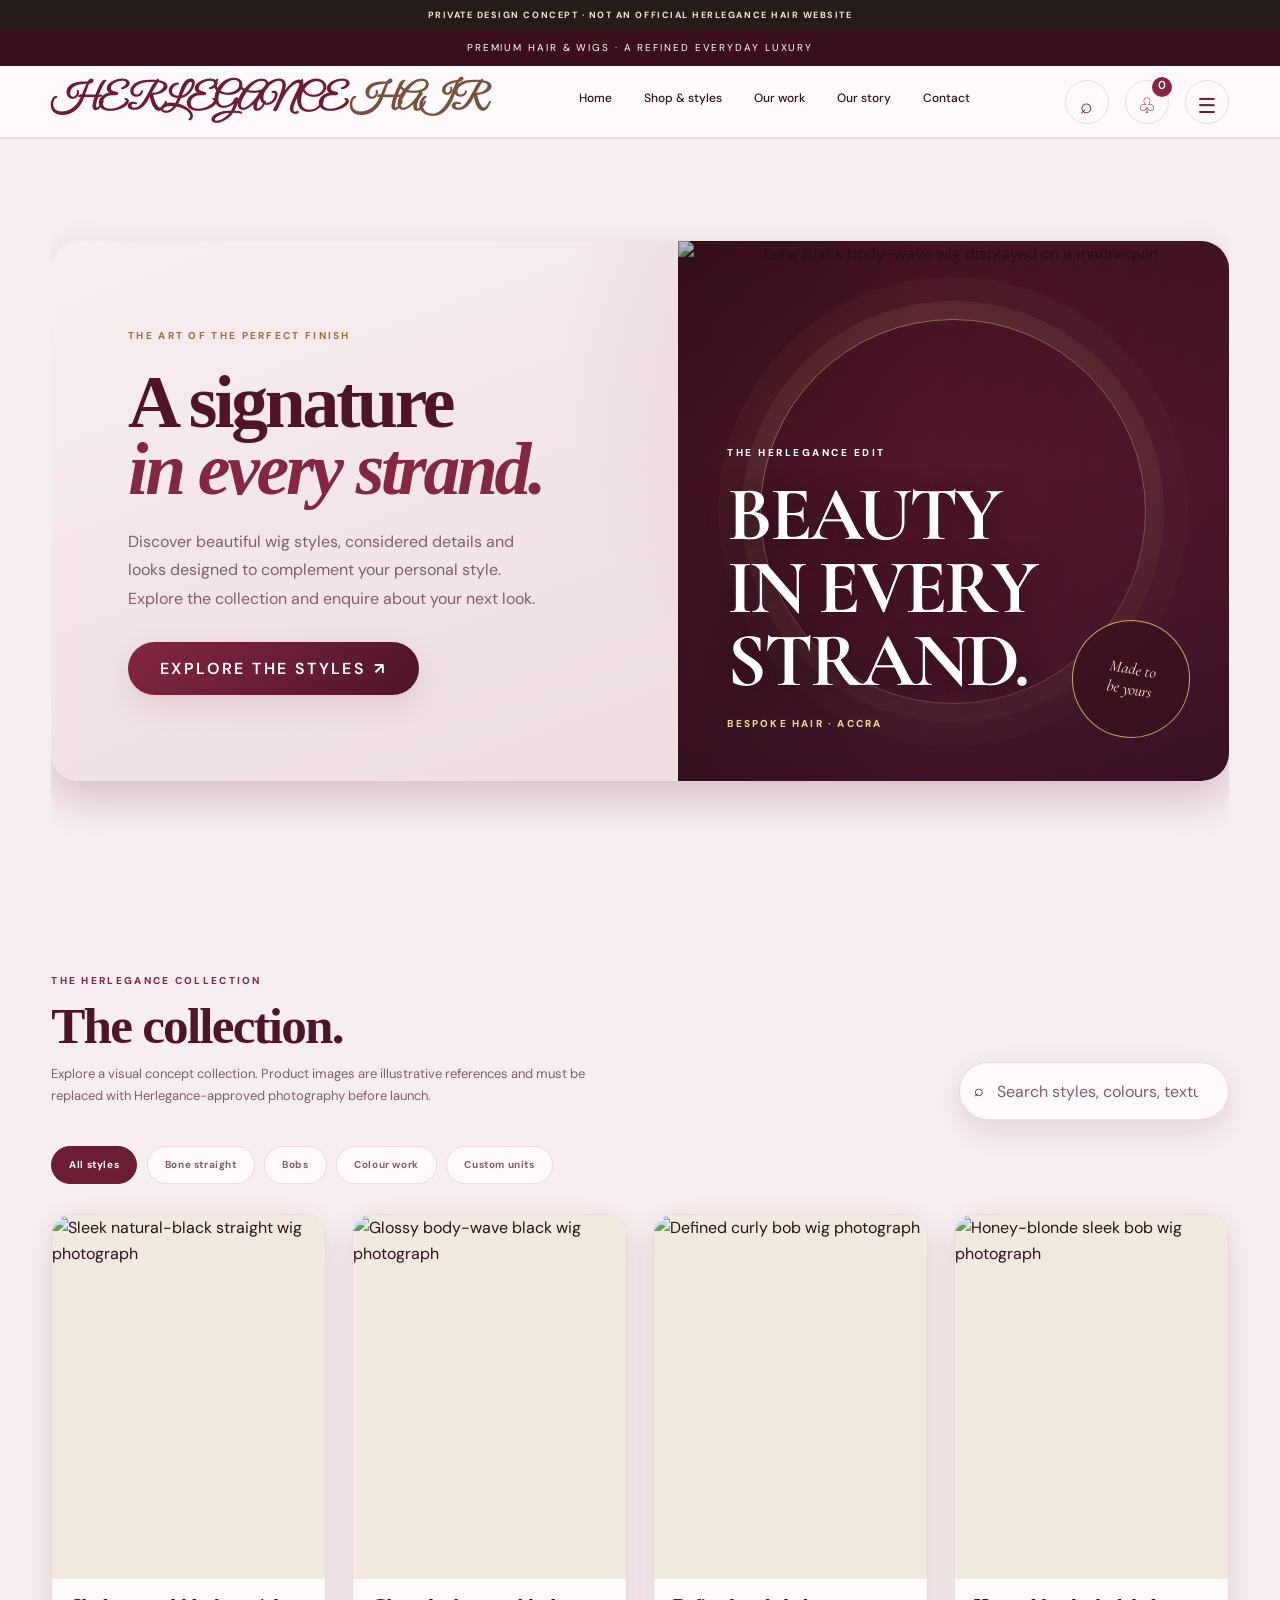
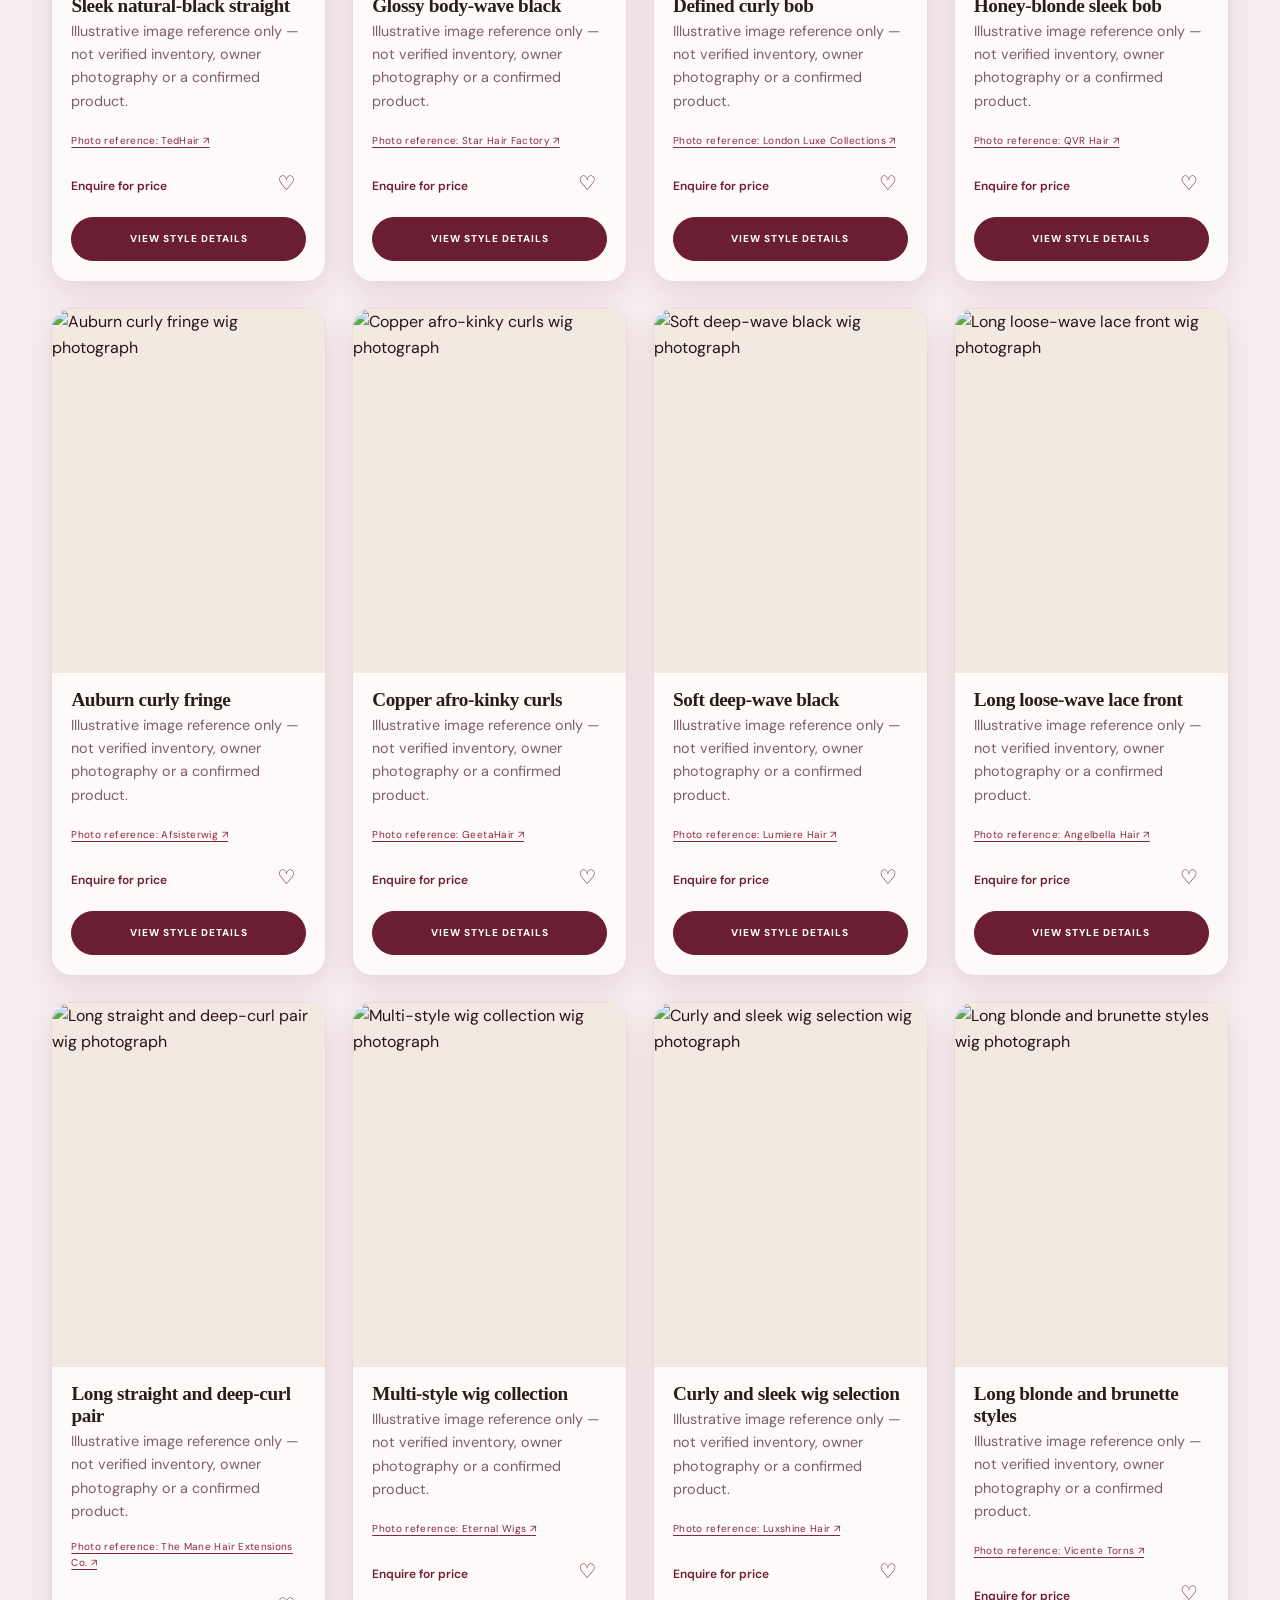
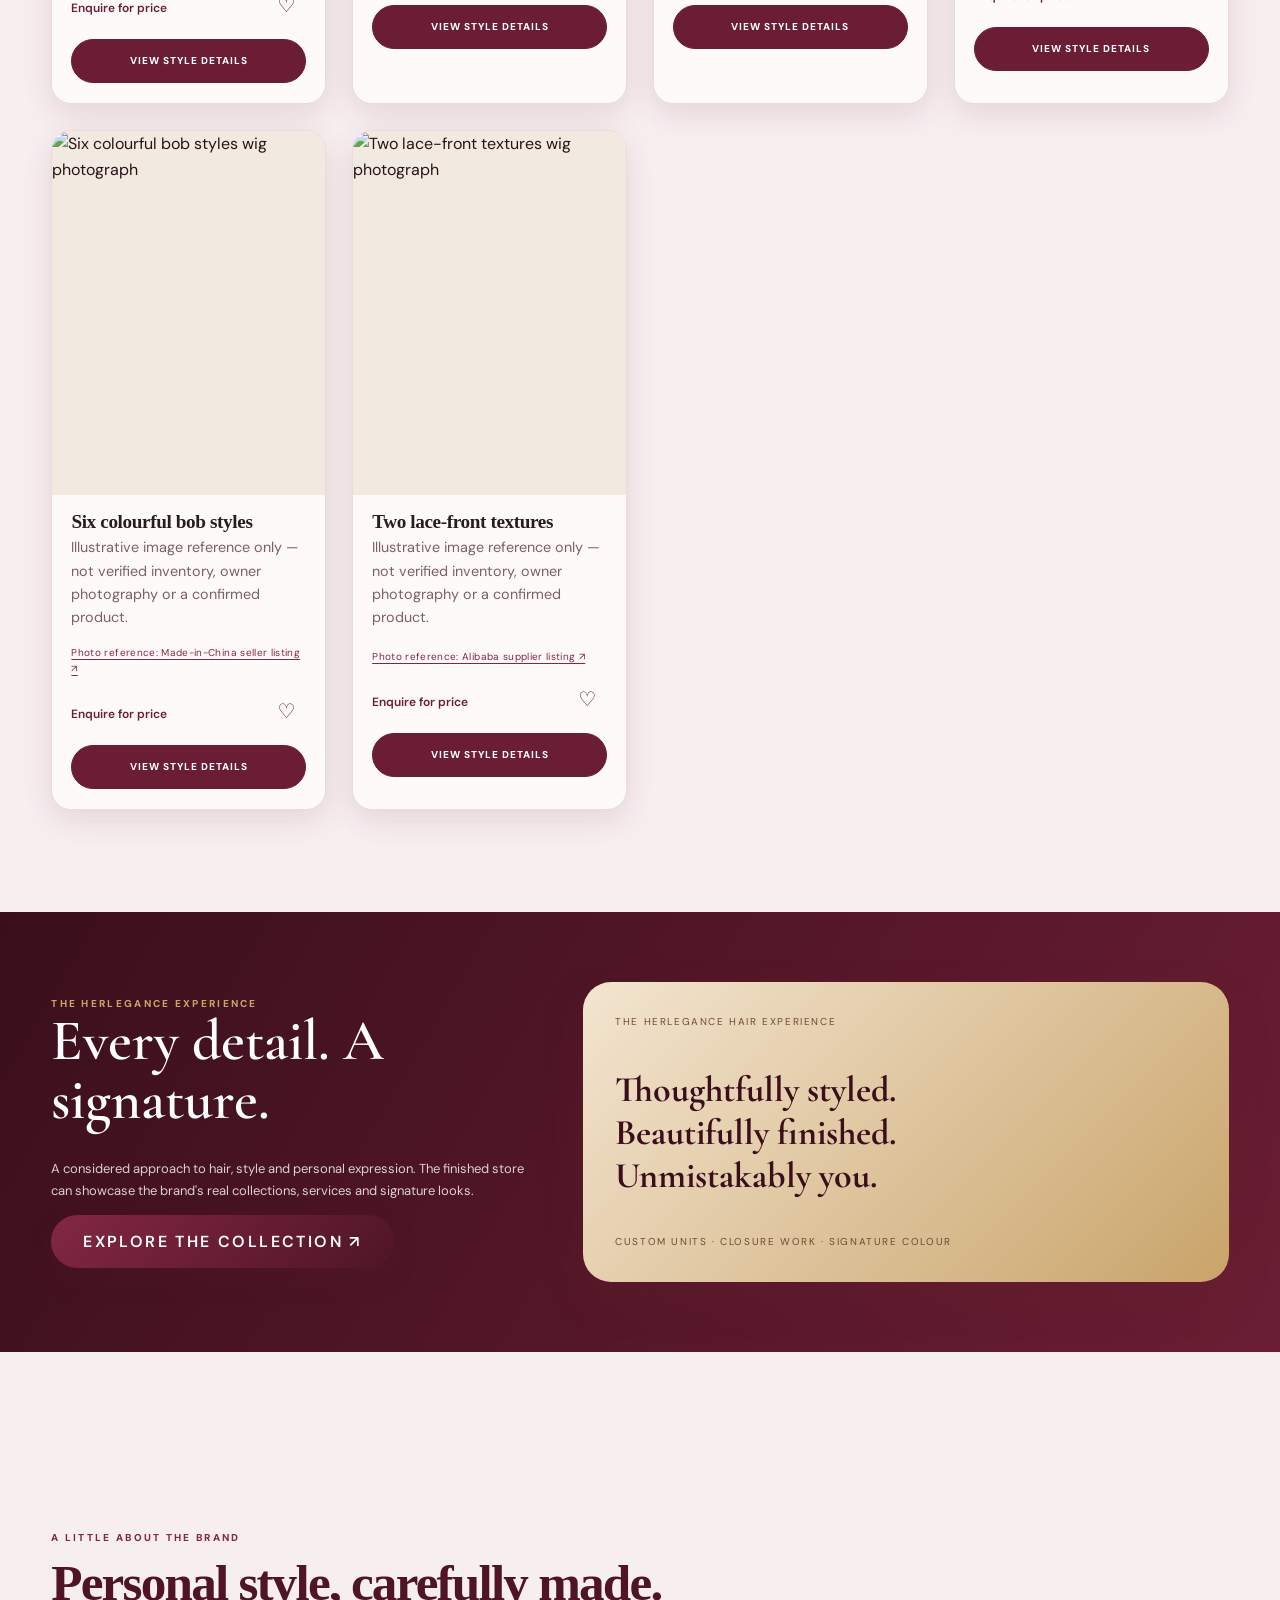
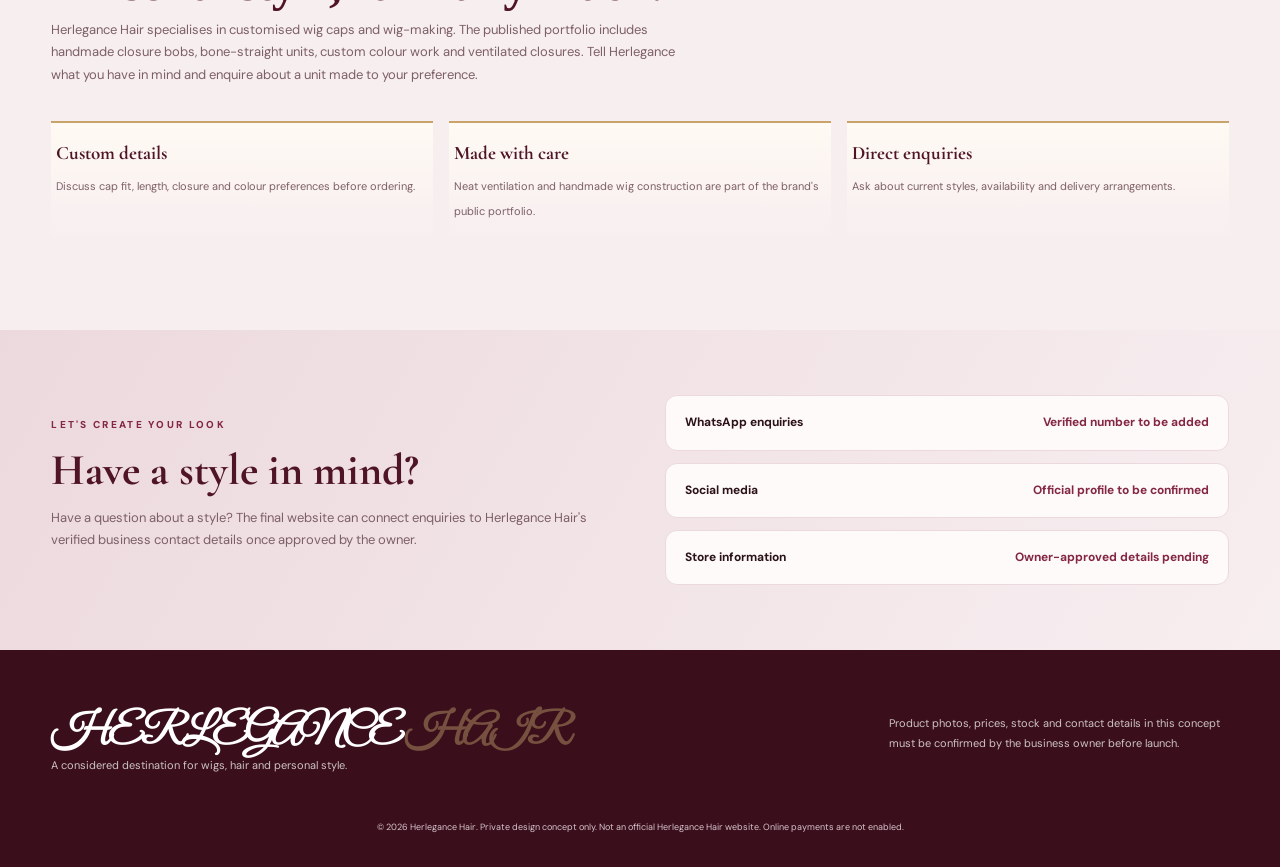
==== commit 98af581f: "Load the burgundy luxury stylesheet and brand fonts" ====
--- a/index.html
+++ b/index.html
@@ -5,7 +5,7 @@
 <meta name="theme-color" content="#281D1B"><meta name="description" content="Herlegance Hair — custom wig units and hair styling in Accra, Ghana.">
 <title>Herlegance Hair — A Refined Expression of Your Style</title>
 <link rel="preconnect" href="https://fonts.googleapis.com"><link rel="preconnect" href="https://fonts.gstatic.com" crossorigin>
-<link href="https://fonts.googleapis.com/css2?family=DM+Sans:wght@400;500;600;700;800&family=Playfair+Display:wght@500;600;700;800&display=swap" rel="stylesheet">
+<link href="https://fonts.googleapis.com/css2?family=Great+Vibes&family=Cormorant+Garamond:wght@500;600;700&family=DM+Sans:wght@400;500;600&display=swap" rel="stylesheet">
 <style>
 :root{--pink:#D9B88C;--rose:#F1E6DA;--ivory:#FBF8F3;--bronze:#C6A06B;--plum:#281D1B;--cta:#76513F;--ink:#261F1B;--muted:#80736B;--line:#E8DED3;--white:#fff;--shadow:0 24px 70px #281d1b20}
 *{box-sizing:border-box}html{scroll-behavior:smooth;scroll-padding-top:92px}body{margin:0;background:var(--ivory);color:var(--ink);font-family:'DM Sans',sans-serif}a{color:inherit}button,input,select{font:inherit}button{cursor:pointer}.announcement{background:var(--plum);color:#fff;text-align:center;padding:10px 14px;font-size:10px;letter-spacing:.19em;text-transform:uppercase}.header{position:sticky;top:0;z-index:30;background:#faf7f1ed;backdrop-filter:blur(18px);border-bottom:1px solid var(--line)}.nav{max-width:1320px;margin:auto;padding:16px 5%;display:flex;align-items:center;justify-content:space-between;gap:24px}.logo{font:700 27px 'Playfair Display',serif;letter-spacing:-.05em;text-decoration:none;color:var(--plum);white-space:nowrap}.logo em{font-style:normal;color:var(--cta)}.navlinks{display:flex;gap:30px}.navlinks a{text-decoration:none;font-size:12px;font-weight:700;color:#55434b}.navlinks a:hover{color:var(--cta)}.actions{display:flex;align-items:center;gap:8px}.iconbtn{border:0;background:transparent;color:var(--plum);font-size:21px;padding:9px;position:relative}.count{position:absolute;top:0;right:0;background:var(--cta);color:#fff;border-radius:50%;min-width:17px;height:17px;font-size:10px;display:grid;place-items:center}.menu{display:none}.wrap{max-width:1320px;margin:auto;padding-left:5%;padding-right:5%}.hero{padding-top:28px;padding-bottom:88px}.hero-shell{min-height:580px;border-radius:7px;overflow:hidden;position:relative;display:grid;grid-template-columns:1.02fr .98fr;background:linear-gradient(115deg,#f2e7d5,#e4d0b2);box-shadow:var(--shadow)}.hero-copy{padding:76px 9%;align-self:center;position:relative;z-index:2}.kicker{font-size:10px;font-weight:800;letter-spacing:.23em;text-transform:uppercase;color:var(--bronze)}h1,h2,h3,p{margin-top:0}.hero h1{font:700 clamp(52px,6.5vw,88px)/.98 'Playfair Display',serif;color:var(--plum);letter-spacing:-.045em;margin:22px 0}.hero h1 span{color:var(--cta);font-style:italic}.hero-copy p{font-size:14px;line-height:1.9;color:#715660;max-width:440px;margin-bottom:28px}.button{display:inline-flex;align-items:center;justify-content:center;gap:12px;padding:15px 23px;border:1px solid var(--cta);border-radius:2px;background:var(--cta);color:#fff;text-decoration:none;font-size:10px;letter-spacing:.15em;text-transform:uppercase;font-weight:800;transition:.2s}.button:hover{background:var(--plum);border-color:var(--plum);transform:translateY(-2px)}.button.secondary{background:transparent;color:var(--plum);border-color:#b98b9a}.button.secondary:hover{background:var(--plum);color:#fff}.hero-art{position:relative;min-height:500px;overflow:hidden;background:radial-gradient(ellipse at 50% 45%,#8b4050 0 19%,transparent 19.5%),radial-gradient(ellipse at 50% 43%,#4a1525 0 34%,transparent 34.5%),linear-gradient(145deg,#2b0d17,#6f1d32 58%,#260b13)} .hero-art:before{content:'';display:block;position:absolute;width:min(68%,390px);aspect-ratio:1;border:1px solid #d7b46a99;border-radius:50%;box-shadow:0 0 0 18px #d7b46a12,0 0 0 42px #d7b46a0b}.hero-art:after{content:'';display:block;position:absolute;width:38%;height:58%;top:18%;left:31%;border-radius:48% 48% 38% 38%;background:linear-gradient(90deg,#10070b,#32101d 30%,#10070b 70%,#4a1525);filter:drop-shadow(0 18px 28px #12070b88);clip-path:ellipse(48% 50% at 50% 50%)}.hero-art{display:flex;align-items:center;justify-content:center;text-align:center}.hero-art .editorial{position:relative;z-index:2;color:#f6e8cb;padding:30px}.hero-art .editorial strong{display:block;font:700 clamp(42px,6vw,78px)/.95 'Playfair Display',serif;letter-spacing:-.06em}.hero-art .editorial span{display:block;margin-top:18px;font-size:10px;letter-spacing:.22em;text-transform:uppercase;color:#d7b46a;font-weight:800}.art-stamp{position:absolute;right:7%;bottom:8%;z-index:3;width:118px;height:118px;border:1px solid #d7b46a99;border-radius:50%;display:grid;place-items:center;text-align:center;color:#f4e5c4;font:italic 16px 'Playfair Display',serif;transform:rotate(10deg)}.hero-note{position:absolute;top:8%;right:8%;z-index:2;color:#fff;font:italic 19px 'Playfair Display',serif}.section{padding-bottom:88px}.section-head{display:flex;justify-content:space-between;align-items:end;gap:24px;margin-bottom:28px}.section h2{font:700 clamp(34px,4vw,52px)/1.05 'Playfair Display',serif;color:var(--plum);letter-spacing:-.035em;margin:10px 0}.muted{font-size:13px;color:var(--muted);line-height:1.7}.search{display:flex;align-items:center;gap:10px;background:#fff;border:1px solid var(--line);padding:0 15px;min-width:270px}.search input{width:100%;border:0;outline:0;background:transparent;padding:14px 0;font-size:12px}.filters{display:flex;gap:9px;flex-wrap:wrap;margin:22px 0 30px}.filter{border:1px solid var(--line);background:#fff;border-radius:30px;padding:10px 17px;color:#77636d;font-size:10px;font-weight:700;letter-spacing:.06em}.filter.active,.filter:hover{background:var(--plum);border-color:var(--bronze);color:#f8e8c9}.grid{display:grid;grid-template-columns:repeat(4,minmax(0,1fr));gap:22px}.card{background:#fff;border:1px solid #f0e4e8;min-width:0;transition:.25s;box-shadow:0 7px 22px #60334808}.card:hover{transform:translateY(-5px);box-shadow:var(--shadow)}.product-photo{display:block;width:100%;height:290px;object-fit:cover;background:#f2e9e1}.card-visual{display:none} .card-visual:before,.card-visual:after,.card-visual .visual-title{display:none}.card-visual.purple{background:linear-gradient(140deg,#72505c,#2d1520)}.card-visual.burgundy{background:linear-gradient(140deg,#a87950,#4a1525)}.card-visual .label{position:absolute;left:13px;top:13px;background:#d7b46a;color:#32101b;padding:7px 9px;font-size:8px;letter-spacing:.12em;text-transform:uppercase;font-weight:800;z-index:2}.card-visual .view{position:absolute;bottom:13px;right:13px;background:#fff;color:var(--plum);padding:9px 12px;font-size:9px;text-transform:uppercase;letter-spacing:.1em;font-weight:800;z-index:3;border:0}.card-body{padding:17px}.card-body h3{font:700 19px 'Playfair Display',serif;color:var(--plum);margin:0 0 7px}.card-body p{font-size:11px;color:var(--muted);line-height:1.6;margin:0 0 13px}.card-foot{display:flex;justify-content:space-between;align-items:center;gap:10px}.price{font-size:12px;font-weight:800;color:var(--plum)}.save{border:0;background:transparent;color:var(--cta);font-size:20px}.smallbtn{width:100%;margin-top:14px;background:transparent;border:1px solid #d8b8c4;color:var(--plum);padding:11px;font-size:9px;letter-spacing:.12em;text-transform:uppercase;font-weight:800}.smallbtn:hover{background:var(--plum);color:#fff}.craft{background:linear-gradient(120deg,#210a12,#4a1525);color:#fff;padding:70px 0;margin-bottom:88px}.craft-inner{display:grid;grid-template-columns:.85fr 1.15fr;gap:55px;align-items:center}.craft h2{color:#fff}.craft .muted{color:#e4cfd7}.craft .kicker{color:var(--pink)}.craft-panel{background:linear-gradient(135deg,#e3cfaa,#a77b43);padding:32px;color:var(--plum);min-height:300px;display:flex;flex-direction:column;justify-content:space-between}.craft-panel strong{font:700 36px 'Playfair Display',serif;max-width:420px}.craft-panel span{font-size:10px;letter-spacing:.16em;text-transform:uppercase}.social-feed{background:#fff;border:1px solid var(--line);padding:18px;min-height:400px}.social-feed iframe{width:100%;height:440px;border:0}.social-fallback{padding:25px;text-align:center}.social-fallback p{font-size:12px;color:var(--muted);line-height:1.7}.values{display:grid;grid-template-columns:repeat(3,1fr);gap:16px;margin-top:35px}.value{border-top:2px solid var(--pink);padding:18px 5px}.value b{display:block;font:700 19px 'Playfair Display',serif;color:var(--plum);margin-bottom:8px}.value span{font-size:11px;line-height:1.7;color:var(--muted)}.contact-band{background:linear-gradient(120deg,#efe3d1,#f8f3e9);padding:65px 0}.contact-grid{display:grid;grid-template-columns:1fr 1fr;gap:50px;align-items:center}.contact-grid h2{font:700 44px 'Playfair Display',serif;color:var(--plum);margin:10px 0}.contact-links{display:grid;gap:12px}.contact-link{display:flex;justify-content:space-between;gap:15px;text-decoration:none;background:#fff;padding:17px 19px;border:1px solid #e7d5b4;font-size:12px;font-weight:700}.contact-link span{color:var(--cta)}.footer{background:#210a12;color:#fff;padding:40px 0 24px}.footer-inner{display:flex;justify-content:space-between;gap:30px;flex-wrap:wrap}.footer .logo{color:#fff}.footer p{font-size:11px;color:#d7c4cc;line-height:1.8;max-width:340px}.footer small{display:block;text-align:center;color:#bdaab2;font-size:9px;margin-top:34px}.drawer-wrap,.modal-wrap{position:fixed;inset:0;z-index:60;background:#24131dcc;display:none}.drawer-wrap.open{display:flex;justify-content:flex-end}.drawer{background:var(--ivory);width:min(480px,100%);height:100%;padding:26px;overflow:auto;box-shadow:-15px 0 50px #0002}.drawer-head{display:flex;align-items:center;justify-content:space-between;border-bottom:1px solid var(--line);padding-bottom:14px}.drawer h2,.modal h2{font:700 29px 'Playfair Display',serif;color:var(--plum)}.close{border:0;background:transparent;font-size:27px;color:var(--plum)}.cart-row{display:grid;grid-template-columns:70px 1fr auto;gap:13px;align-items:center;padding:17px 0;border-bottom:1px solid var(--line)}.cart-swatch{height:78px;background:linear-gradient(135deg,#d7b46a,#6f1d32);position:relative}.cart-swatch:after{content:"";position:absolute;inset:13px 17px -4px;border-radius:48% 48% 4% 4%;background:#34212b}.cart-row h4{font:700 16px 'Playfair Display',serif;margin:0 0 5px}.cart-row small{font-size:10px;color:var(--muted)}.remove{border:0;background:none;color:var(--cta);font-size:10px}.cart-actions{padding-top:20px}.cart-actions .button{width:100%}.notice{padding:13px;background:#f1e5d0;color:#4a1525;font-size:11px;line-height:1.65;margin:16px 0}.empty{text-align:center;padding:65px 12px;color:var(--muted);font-size:13px;line-height:1.7}.modal-wrap.open{display:grid;place-items:center;padding:18px}.modal{background:var(--ivory);width:min(540px,100%);max-height:92vh;overflow:auto;padding:26px}.modal-top{display:flex;justify-content:space-between;align-items:start}.field{display:block;margin:15px 0}.field span{display:block;font-size:9px;letter-spacing:.13em;text-transform:uppercase;color:var(--muted);margin-bottom:7px}.field select,.field input,.field textarea{width:100%;border:1px solid var(--line);background:#fff;padding:13px;outline-color:var(--cta)}.modal .button{width:100%;margin-top:12px}.mobilebar{display:none}
@@ -75,7 +75,7 @@
 .values{grid-template-columns:1fr;gap:10px}
 }
 
-/* Editorial polish for the coursework wig gallery */
+/* Editorial polish for the private Herlegance concept gallery */
 .grid{gap:26px}
 .card{overflow:hidden;border:1px solid #e8dccf;border-radius:5px;background:#fffdf9;box-shadow:0 12px 32px #35101d0c}
 .card:hover{transform:translateY(-7px);box-shadow:0 22px 48px #35101d1c}
@@ -90,6 +90,7 @@
 @media(max-width:600px){.grid{gap:13px}.product-photo{height:225px}.card-body{padding:13px}.card-body h3{font-size:17px}.photo-credit{font-size:9px}}
 
 </style>
+<link rel="stylesheet" href="styles.css">
 </head>
 <body>
 <div style="background:#251b19;color:#f5e7cf;text-align:center;padding:9px 12px;font:700 9px DM Sans,sans-serif;letter-spacing:.17em;text-transform:uppercase">Private design concept · Not an official Herlegance Hair website</div>
--- a/styles.css
+++ b/styles.css
@@ -0,0 +1,144 @@
+/* HERLEGANCE HAIR — BURGUNDY LUXURY THEME
+   Based on the supplied design system. Compatibility selectors below
+   preserve the existing Herlegance page structure and interactions. */
+:root{
+ --burgundy-900:#3a0f1b;--burgundy-800:#4f1527;--burgundy-700:#6b1e33;
+ --burgundy-600:#832742;--burgundy-500:#9c3454;--burgundy-100:#ecd9dd;
+ --burgundy-50:#f7eef0;--ivory:#fffafa;--ink:#2a1218;--muted:#7d5f67;
+ --gold:#c9a46a;--font-script:"Great Vibes",cursive;
+ --font-display:"Cormorant Garamond",Georgia,serif;
+ --font-body:"DM Sans",system-ui,sans-serif;
+ --radius-sm:12px;--radius-md:20px;--radius-lg:28px;--radius-pill:999px;
+ --shadow-soft:0 10px 30px rgba(107,30,51,.12);
+ --shadow-lift:0 18px 40px rgba(107,30,51,.22);
+ --ease:cubic-bezier(.22,.61,.36,1);
+}
+*,*::before,*::after{box-sizing:border-box}
+html{scroll-behavior:smooth;scroll-padding-top:92px}
+body{margin:0;font:1rem/1.6 var(--font-body);color:var(--ink);background:var(--burgundy-50);-webkit-font-smoothing:antialiased}
+img{max-width:100%;display:block}a{color:inherit;text-decoration:none}
+h1,h2,h3,h4{font-family:var(--font-display);font-weight:600;line-height:1.1;margin:0 0 .5em;color:var(--burgundy-800)}
+h1{font-size:clamp(2.6rem,6vw,4.6rem)}h2{font-size:clamp(1.8rem,3.5vw,2.6rem)}h3{font-size:1.35rem}
+p{margin:0 0 1em;max-width:60ch;color:var(--muted)}
+:focus-visible{outline:3px solid var(--gold);outline-offset:3px}
+.container,.wrap{width:min(1180px,92%);margin-inline:auto;padding-left:0;padding-right:0}
+.section{padding:clamp(3rem,7vw,6rem) 0}
+.section-head{display:flex;align-items:end;justify-content:space-between;margin-bottom:1.6rem}
+.section-head a{color:var(--burgundy-600);font-weight:600}
+.logo{font-family:var(--font-script);font-size:2.2rem;color:var(--burgundy-700);line-height:1}
+.header,.nav{position:sticky;top:0;z-index:50;background:rgba(255,250,250,.9);backdrop-filter:blur(14px);border-bottom:1px solid var(--burgundy-100)}
+.nav{max-width:100%;margin:auto;padding:0 max(4%,calc((100% - 1180px)/2));display:flex;align-items:center;justify-content:space-between;gap:24px;height:72px}
+.navlinks,.nav-links{display:flex;gap:2rem;list-style:none;margin:0;padding:0}
+.navlinks a,.nav-links a{font-weight:500;color:var(--ink);padding-bottom:4px;border-bottom:2px solid transparent;transition:border-color .3s var(--ease),color .3s var(--ease)}
+.navlinks a:hover,.nav-links a:hover,.navlinks a.active,.nav-links a.active{color:var(--burgundy-700);border-color:var(--burgundy-700)}
+.actions,.nav-icons{display:flex;gap:1rem;align-items:center}
+.iconbtn,.icon-btn{position:relative;width:44px;height:44px;display:grid;place-items:center;background:var(--ivory);border:1px solid var(--burgundy-100);border-radius:50%;color:var(--burgundy-700);cursor:pointer;transition:background .25s var(--ease),color .25s var(--ease)}
+.iconbtn:hover,.icon-btn:hover{background:var(--burgundy-700);color:#fff}
+.count,.badge{position:absolute;top:-4px;right:-4px;min-width:20px;height:20px;padding:0 5px;display:grid;place-items:center;font-size:.72rem;font-weight:600;color:#fff;background:var(--burgundy-600);border-radius:var(--radius-pill)}
+.announcement{background:var(--burgundy-900);color:#fff}
+.button,.btn{display:inline-flex;align-items:center;justify-content:center;gap:.5rem;padding:1rem 2rem;min-height:52px;font:600 1rem var(--font-body);border:0;border-radius:var(--radius-pill);cursor:pointer;transition:transform .25s var(--ease),box-shadow .25s var(--ease),background .25s var(--ease)}
+.button,.btn-primary{color:#fff;background:linear-gradient(135deg,var(--burgundy-600),var(--burgundy-800));box-shadow:var(--shadow-soft)}
+.button:hover,.btn-primary:hover{transform:translateY(-2px);box-shadow:var(--shadow-lift);background:var(--burgundy-800)}
+.button.secondary,.btn-outline{color:var(--burgundy-700);background:transparent;border:1.5px solid var(--burgundy-700)}
+.button.secondary:hover,.btn-outline:hover{background:var(--burgundy-700);color:#fff}
+.hero{position:relative;overflow:hidden;padding:clamp(3rem,8vw,7rem) 0}
+.hero-shell{display:grid;gap:3rem;align-items:center;grid-template-columns:1.05fr 1fr;min-height:0;border-radius:var(--radius-lg);overflow:hidden;background:radial-gradient(circle at 85% 20%,rgba(156,52,84,.22),transparent 45%),linear-gradient(160deg,var(--burgundy-50),var(--burgundy-100));box-shadow:var(--shadow-lift)}
+.hero-copy{padding:clamp(2rem,6vw,5rem)}
+.hero h1{font-size:clamp(2.6rem,6vw,4.6rem);color:var(--burgundy-800)}
+.hero h1 span,.hero h1 em{font-style:italic;color:var(--burgundy-600)}
+.hero-copy p{color:var(--muted);font-size:1rem;line-height:1.8}
+.hero-art{position:relative;overflow:hidden;min-height:540px;background:linear-gradient(145deg,var(--burgundy-900),var(--burgundy-600));display:flex;align-items:center;justify-content:center}
+.hero-photo{position:absolute;inset:0;width:100%;height:100%;object-fit:cover;object-position:center 35%}
+.hero-shade{position:absolute;inset:0;background:linear-gradient(90deg,#1b091044,#1b091a22 45%,#1b091a66),linear-gradient(0deg,#1b091a88,transparent 60%)}
+.hero-art:before{content:"";position:absolute;width:70%;aspect-ratio:1;border:1px solid #e5c98c99;border-radius:50%;box-shadow:0 0 0 18px #e5c98c18,0 0 0 42px #e5c98c0b;z-index:1}
+.hero-art:after{display:none}
+.hero-art .editorial{position:relative;z-index:2;text-align:left;width:100%;padding:9%;align-self:flex-end;color:#fff}
+.hero-art .editorial strong{display:block;font:700 clamp(42px,6vw,78px)/.95 var(--font-display);letter-spacing:-.04em}
+.hero-art .editorial span{display:block;margin-top:18px;font-size:10px;letter-spacing:.22em;text-transform:uppercase;color:#f0d49c}
+.art-stamp{position:absolute;right:7%;bottom:8%;z-index:3;width:118px;height:118px;border:1px solid var(--gold);border-radius:50%;display:grid;place-items:center;text-align:center;color:#fff0d2;font:italic 16px var(--font-display);transform:rotate(10deg)}
+.kicker{font-size:10px;font-weight:800;letter-spacing:.23em;text-transform:uppercase;color:var(--burgundy-600)}
+.section h2{font-size:clamp(2rem,4vw,3.2rem);color:var(--burgundy-800)}
+.muted{font-size:13px;color:var(--muted);line-height:1.7}
+.search{display:flex;align-items:center;gap:.8rem;padding:.3rem .9rem;background:var(--ivory);border:1px solid var(--burgundy-100);border-radius:var(--radius-pill);box-shadow:var(--shadow-soft)}
+.search input{flex:1;min-width:0;border:0;background:transparent;outline:0;font:1rem var(--font-body);color:var(--ink);padding:.8rem 0}
+.search input::placeholder{color:var(--muted)}
+.filters{display:flex;gap:.6rem;flex-wrap:wrap;margin:22px 0 30px}
+.filter{border:1px solid var(--burgundy-100);background:var(--ivory);border-radius:var(--radius-pill);padding:10px 17px;color:var(--muted);font-size:10px;font-weight:700;letter-spacing:.06em}
+.filter.active,.filter:hover{background:var(--burgundy-700);border-color:var(--burgundy-700);color:#fff}
+.grid,.product-grid{display:grid;gap:1.6rem;grid-template-columns:repeat(auto-fill,minmax(230px,1fr))}
+.card,.product-card{position:relative;overflow:hidden;background:var(--ivory);border:1px solid var(--burgundy-100);border-radius:var(--radius-md);box-shadow:var(--shadow-soft);transition:transform .35s var(--ease),box-shadow .35s var(--ease)}
+.card:hover,.product-card:hover{transform:translateY(-6px);box-shadow:var(--shadow-lift)}
+.product-photo,.product-card img{aspect-ratio:3/4;width:100%;height:auto;object-fit:cover}
+.card-body,.product-info{padding:1rem 1.2rem 1.3rem}
+.card-body h3,.product-info h3{font-size:1.2rem;margin-bottom:.2rem}
+.card-body p,.product-meta{font-size:.9rem;color:var(--muted);line-height:1.6}
+.price,.product-price{margin-top:.5rem;font-weight:600;color:var(--burgundy-700)}
+.save,.wishlist-btn{position:relative;width:40px;height:40px;display:grid;place-items:center;background:rgba(255,250,250,.92);color:var(--burgundy-700);border:0;border-radius:50%;cursor:pointer}
+.smallbtn{width:100%;margin-top:14px;background:var(--burgundy-700);border:1px solid var(--burgundy-700);border-radius:var(--radius-pill);color:#fff;padding:13px;font-size:10px;letter-spacing:.1em;text-transform:uppercase;font-weight:800}
+.smallbtn:hover{background:var(--burgundy-900);color:#fff}
+.photo-credit{display:inline-block;margin:3px 0 14px;color:var(--burgundy-600);font-size:10px;text-decoration:underline;text-underline-offset:3px}
+.craft{background:linear-gradient(120deg,var(--burgundy-900),var(--burgundy-700));color:#fff;padding:70px 0;margin-bottom:88px}
+.craft-inner{display:grid;grid-template-columns:.85fr 1.15fr;gap:55px;align-items:center}
+.craft h2{color:#fff}.craft .muted{color:rgba(255,255,255,.8)}.craft .kicker{color:var(--gold)}
+.craft-panel{background:linear-gradient(135deg,#f3e5d0,#c9a46a);padding:32px;color:var(--burgundy-900);min-height:300px;display:flex;flex-direction:column;justify-content:space-between;border-radius:var(--radius-lg);box-shadow:var(--shadow-lift)}
+.craft-panel strong{font:700 36px var(--font-display);max-width:420px}.craft-panel span{font-size:10px;letter-spacing:.16em;text-transform:uppercase}
+.values{display:grid;grid-template-columns:repeat(3,1fr);gap:16px;margin-top:35px}
+.value{border-top:2px solid var(--gold);padding:18px 5px}
+.value b{display:block;font:700 19px var(--font-display);color:var(--burgundy-800);margin-bottom:8px}
+.value span{font-size:11px;line-height:1.7;color:var(--muted)}
+.contact-band{background:linear-gradient(120deg,var(--burgundy-100),var(--burgundy-50));padding:65px 0}
+.contact-grid{display:grid;grid-template-columns:1fr 1fr;gap:50px;align-items:center}
+.contact-grid h2{font:700 44px var(--font-display);color:var(--burgundy-800);margin:10px 0}
+.contact-links{display:grid;gap:12px}
+.contact-link{display:flex;justify-content:space-between;gap:15px;text-decoration:none;background:var(--ivory);padding:17px 19px;border:1px solid var(--burgundy-100);font-size:12px;font-weight:700;border-radius:var(--radius-sm);transition:.2s}
+.contact-link span{color:var(--burgundy-600)}
+.contact-link:hover{transform:translateX(5px);border-color:var(--gold)}
+.footer{padding:4rem 0 2rem;color:rgba(255,255,255,.75);background:var(--burgundy-900)}
+.footer .logo{color:#fff;font-size:2.6rem}
+.footer p{font-size:11px;color:rgba(255,255,255,.75);line-height:1.8}
+.footer a:hover{color:var(--gold)}
+.footer-inner{display:flex;justify-content:space-between;gap:30px;flex-wrap:wrap}
+.footer small{display:block;text-align:center;color:#d7c4cc;font-size:9px;margin-top:34px}
+.drawer-wrap,.modal-wrap{position:fixed;inset:0;z-index:60;background:#24131dcc;display:none}
+.drawer-wrap.open{display:flex;justify-content:flex-end}
+.drawer{background:var(--ivory);width:min(480px,100%);height:100%;padding:26px;overflow:auto;box-shadow:-15px 0 50px #0002}
+.drawer-head{display:flex;align-items:center;justify-content:space-between;border-bottom:1px solid var(--burgundy-100);padding-bottom:14px}
+.drawer h2,.modal h2{font:700 29px var(--font-display);color:var(--burgundy-800)}
+.close{border:0;background:transparent;font-size:27px;color:var(--burgundy-800)}
+.cart-row{display:grid;grid-template-columns:70px 1fr auto;gap:13px;align-items:center;padding:17px 0;border-bottom:1px solid var(--burgundy-100)}
+.cart-swatch{height:78px;background:linear-gradient(135deg,var(--gold),var(--burgundy-700));position:relative}
+.cart-swatch:after{content:"";position:absolute;inset:13px 17px -4px;border-radius:48% 48% 4% 4%;background:#34212b}
+.cart-row h4{font:700 16px var(--font-display);margin:0 0 5px}
+.cart-row small{font-size:10px;color:var(--muted)}
+.remove{border:0;background:none;color:var(--burgundy-600);font-size:10px}
+.cart-actions{padding-top:20px}.cart-actions .button{width:100%}
+.notice{padding:13px;background:var(--burgundy-100);color:var(--burgundy-900);font-size:11px;line-height:1.65;margin:16px 0}
+.empty{text-align:center;padding:65px 12px;color:var(--muted);font-size:13px;line-height:1.7}
+.modal-wrap.open{display:grid;place-items:center;padding:18px}
+.modal{background:var(--ivory);width:min(540px,100%);max-height:92vh;overflow:auto;padding:26px;border-radius:var(--radius-lg)}
+.modal-top{display:flex;justify-content:space-between;align-items:start}
+.field{display:block;margin:15px 0}
+.field span{display:block;font-size:9px;letter-spacing:.13em;text-transform:uppercase;color:var(--muted);margin-bottom:7px}
+.field select,.field input,.field textarea{width:100%;border:1px solid var(--burgundy-100);background:#fff;padding:13px;outline-color:var(--burgundy-600);border-radius:var(--radius-sm)}
+.modal .button{width:100%;margin-top:12px}
+.mobilebar{display:none}
+@keyframes rise{from{opacity:0;transform:translateY(24px)}to{opacity:1;transform:translateY(0)}}
+.hero-shell>*{animation:rise .9s var(--ease) both}.hero-shell>*:nth-child(2){animation-delay:.15s}
+@media(max-width:950px){.grid,.product-grid{grid-template-columns:repeat(2,minmax(0,1fr))}.hero-shell,.craft-inner,.contact-grid{grid-template-columns:1fr}.hero-art{min-height:450px}.summary{position:static}.navlinks{gap:16px}}
+@media(max-width:650px){
+ .announcement{font-size:8px}.nav{padding:0 4%;height:66px}.logo{font-size:2rem}.navlinks,.nav-links{display:none}.menu{display:block}
+ .hero{padding:1.2rem 0 3.4rem}.hero-shell{grid-template-columns:1fr;gap:0;min-height:0;border-radius:14px}
+ .hero-copy{padding:42px 8% 36px}.hero h1{font-size:clamp(2.8rem,14vw,4.4rem)}
+ .hero-art{min-height:390px}.hero-art .editorial{padding:8%}.hero-art .editorial strong{font-size:58px}
+ .art-stamp{width:94px;height:94px;font-size:13px}
+ .section{padding-bottom:3.5rem}.section-head{align-items:stretch;flex-direction:column;gap:16px}
+ .search{min-width:0;width:100%}.grid,.product-grid{grid-template-columns:repeat(2,minmax(0,1fr));gap:14px 11px}
+ .card-body,.product-info{padding:13px}.card-body h3,.product-info h3{font-size:17px}.card-body p{font-size:10px}
+ .product-photo{height:225px;aspect-ratio:auto}.craft{padding:50px 0;margin:0 0 60px}
+ .craft-inner{grid-template-columns:1fr;gap:25px}.craft-panel{min-height:250px;padding:28px}
+ .values{grid-template-columns:1fr;gap:8px}.contact-band{padding:50px 0}.contact-grid{grid-template-columns:1fr;gap:25px}
+ .contact-grid h2{font-size:37px}.footer{padding-bottom:92px}
+ .mobilebar{position:fixed;z-index:55;bottom:0;left:0;right:0;display:flex;justify-content:space-around;background:rgba(255,250,250,.97);border-top:1px solid var(--burgundy-100);padding:9px 3% calc(9px + env(safe-area-inset-bottom))}
+ .mobilebar button{border:0;background:none;color:var(--burgundy-800);font-size:9px;display:grid;gap:3px;justify-items:center}.mobilebar b{font-size:19px}
+}
+@media(prefers-reduced-motion:reduce){*,*::before,*::after{animation:none!important;transition:none!important;scroll-behavior:auto!important}}
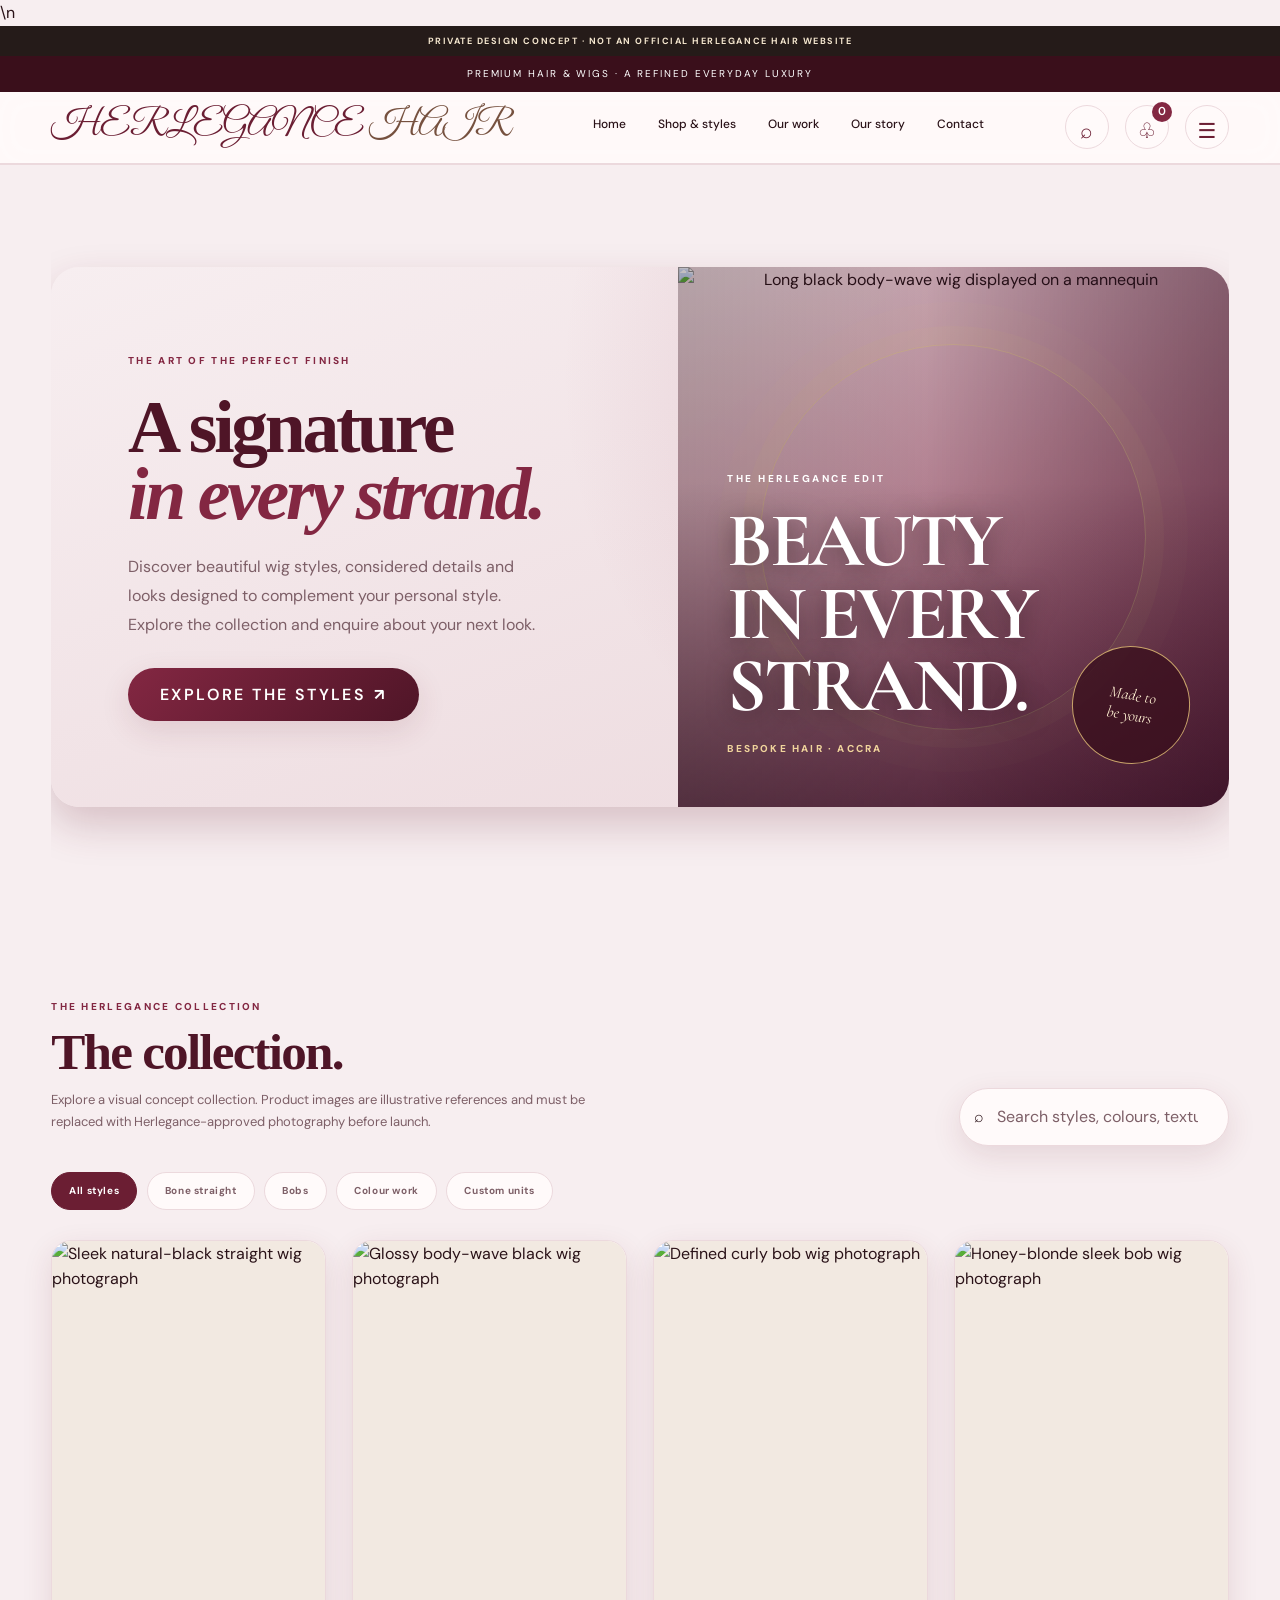
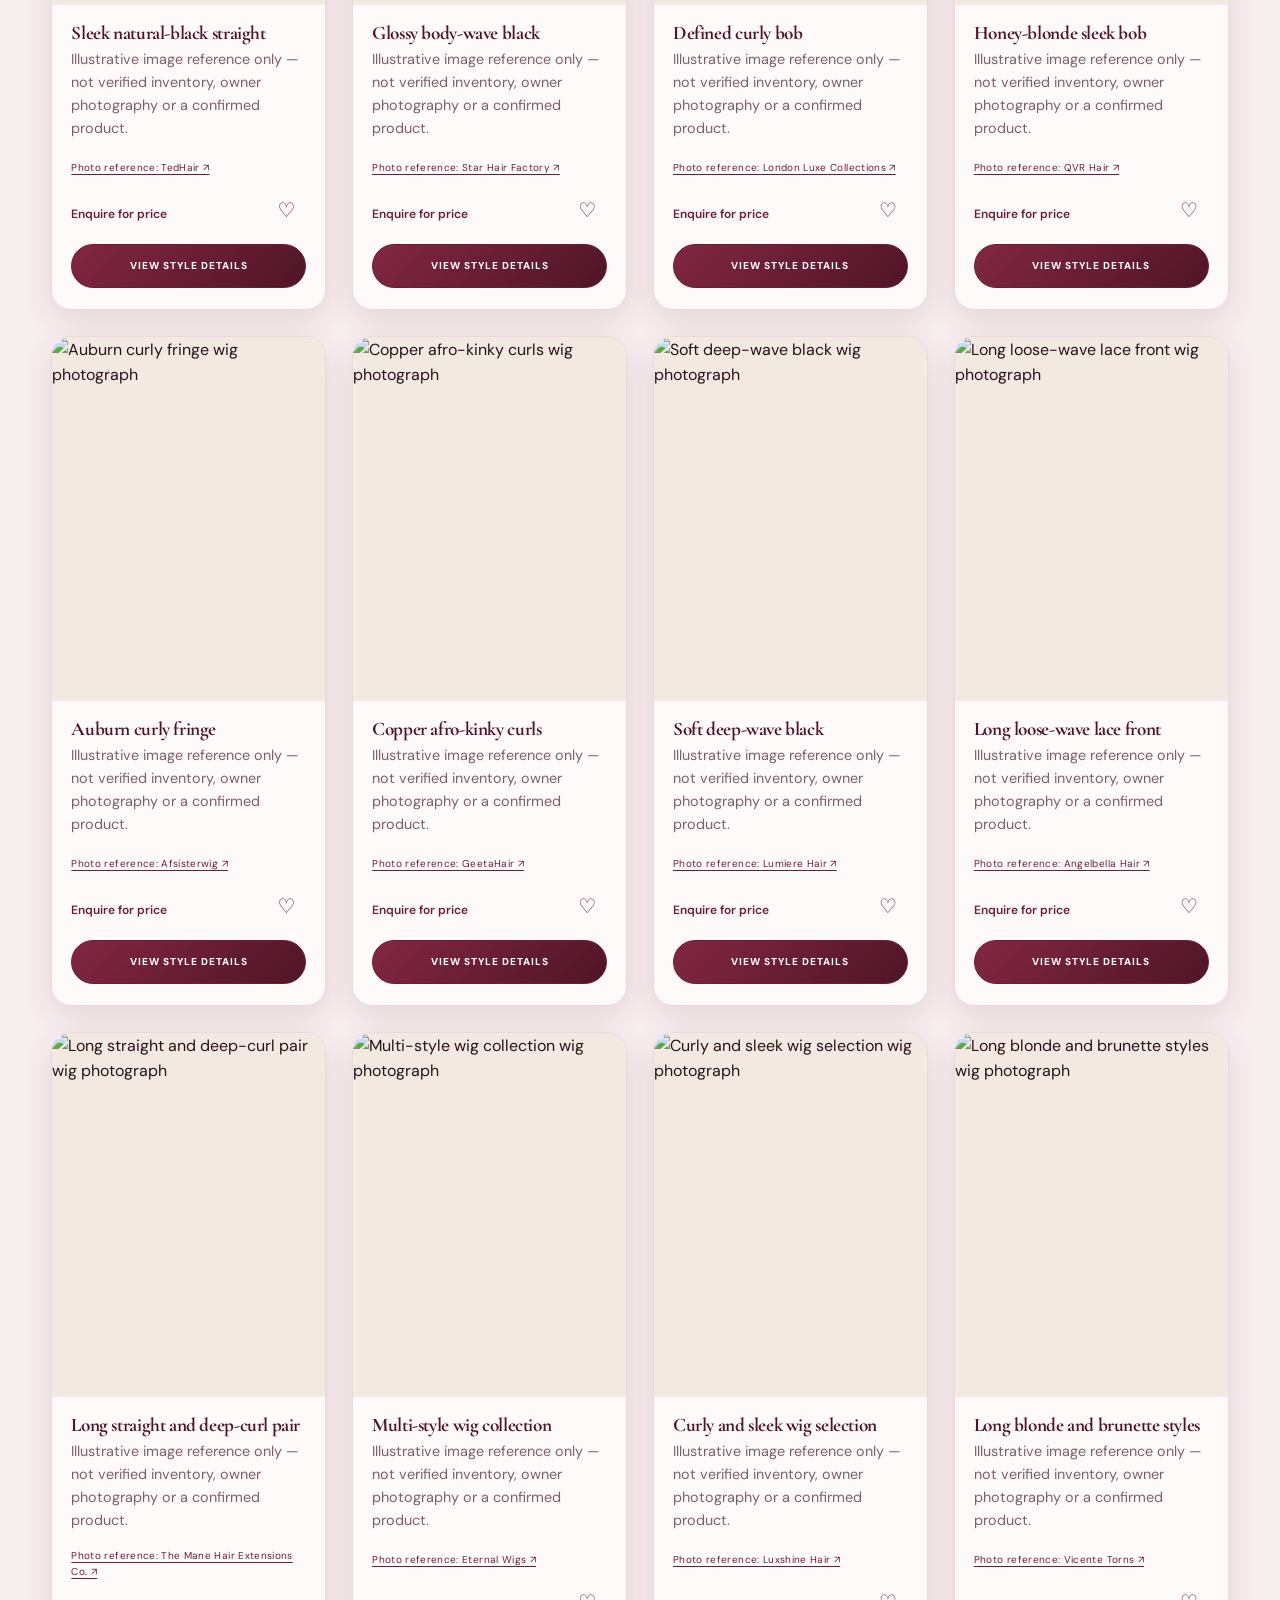
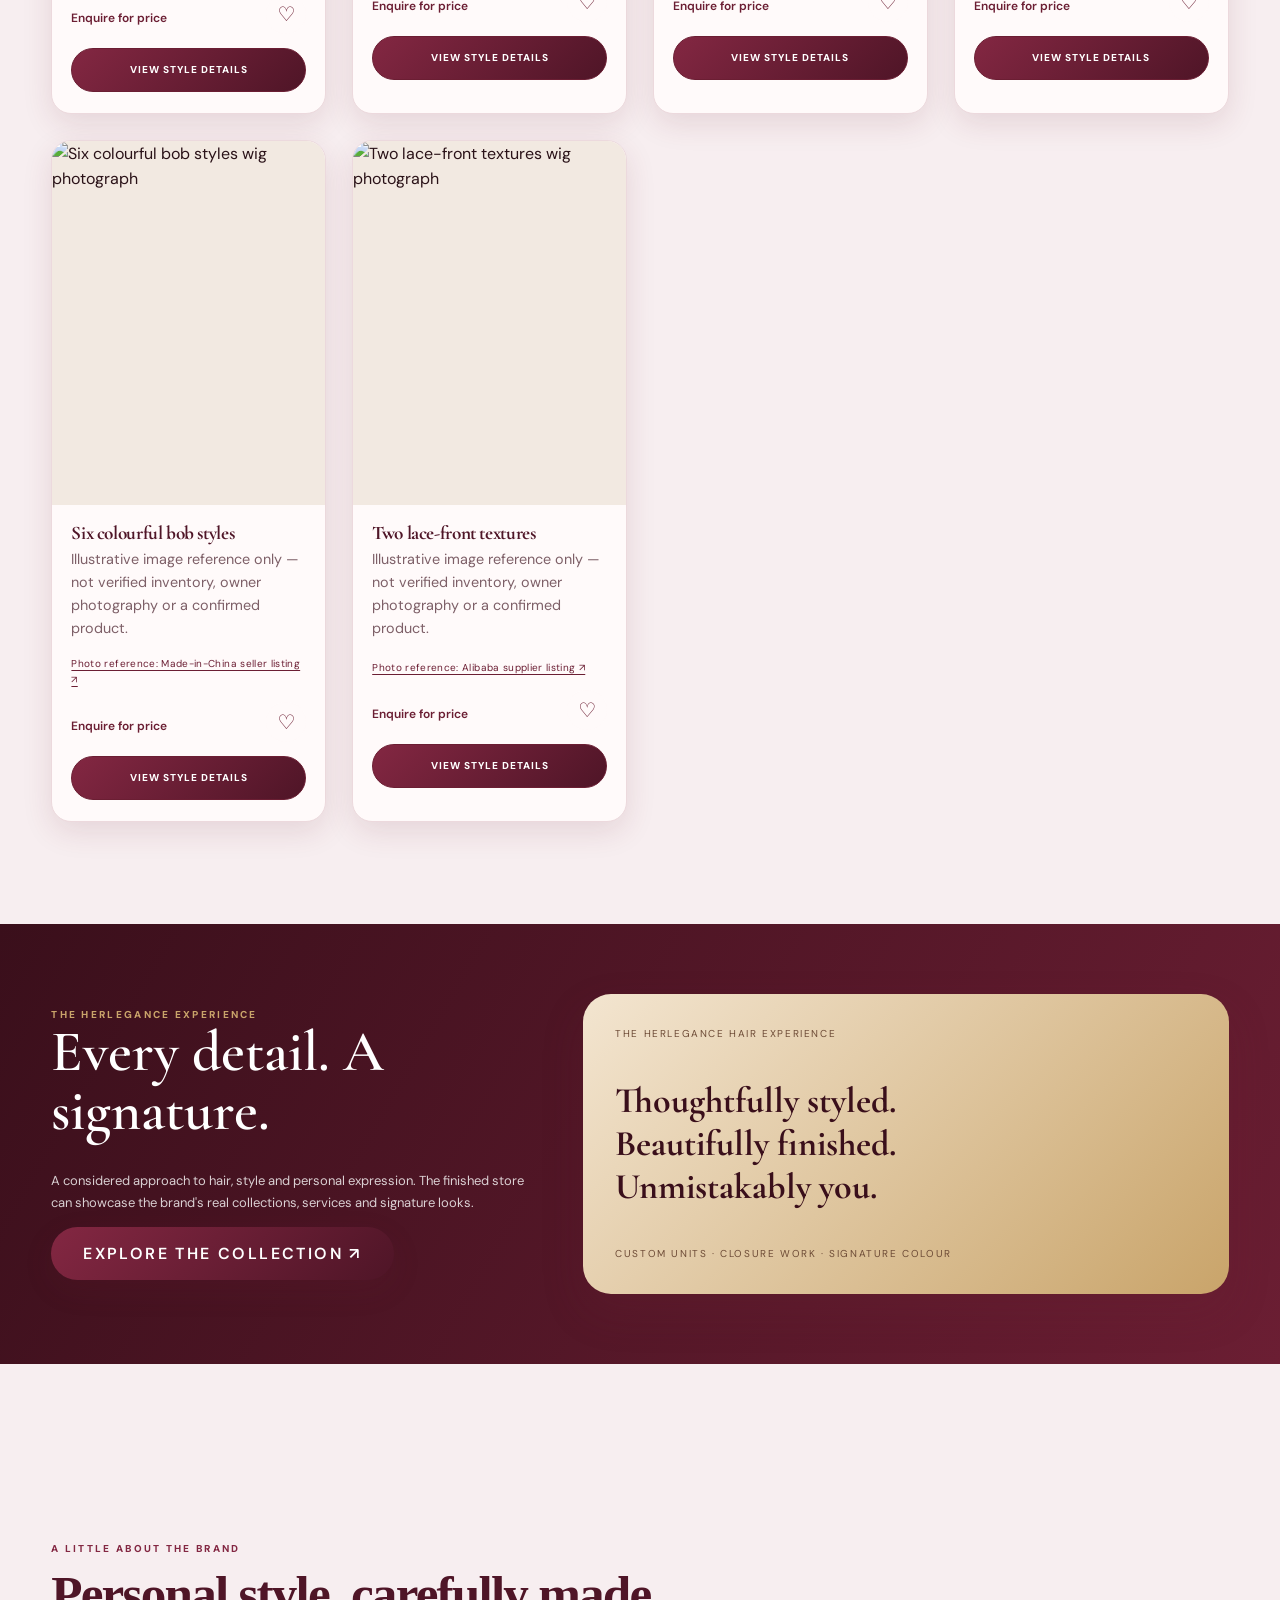
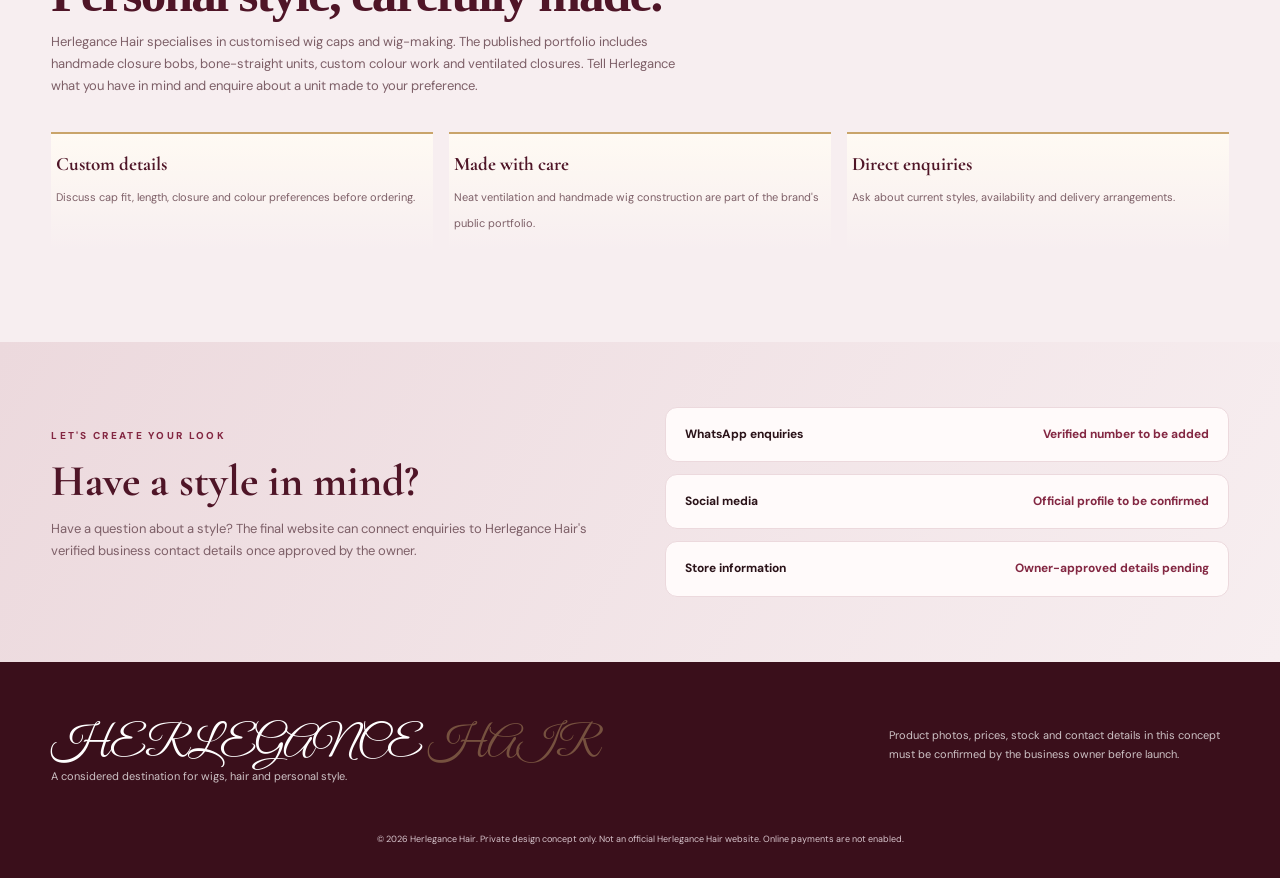
==== commit fb9b37b5: "Load supplementary styles after main theme" ====
--- a/index.html
+++ b/index.html
@@ -90,7 +90,7 @@
 @media(max-width:600px){.grid{gap:13px}.product-photo{height:225px}.card-body{padding:13px}.card-body h3{font-size:17px}.photo-credit{font-size:9px}}
 
 </style>
-<link rel="stylesheet" href="styles.css">
+<link rel="stylesheet" href="styles.css">\n<link rel="stylesheet" href="extras.css">
 </head>
 <body>
 <div style="background:#251b19;color:#f5e7cf;text-align:center;padding:9px 12px;font:700 9px DM Sans,sans-serif;letter-spacing:.17em;text-transform:uppercase">Private design concept · Not an official Herlegance Hair website</div>
--- a/styles.css
+++ b/styles.css
@@ -142,3 +142,67 @@
  .mobilebar button{border:0;background:none;color:var(--burgundy-800);font-size:9px;display:grid;gap:3px;justify-items:center}.mobilebar b{font-size:19px}
 }
 @media(prefers-reduced-motion:reduce){*,*::before,*::after{animation:none!important;transition:none!important;scroll-behavior:auto!important}}
+
+
+/* SUPPLIED BURGUNDY LUXURY THEME — final brand overrides
+   The existing HTML uses .hero-shell/.hero-copy/.navlinks/.card classes,
+   so these matching selectors apply the supplied design without breaking
+   the current storefront structure or its JavaScript interactions. */
+:root {
+  --burgundy-900:#3a0f1b;
+  --burgundy-800:#4f1527;
+  --burgundy-700:#6b1e33;
+  --burgundy-600:#832742;
+  --burgundy-500:#9c3454;
+  --burgundy-100:#ecd9dd;
+  --burgundy-50:#f7eef0;
+  --ivory:#fffafa;
+  --ink:#2a1218;
+  --muted:#7d5f67;
+  --gold:#c9a46a;
+  --font-script:"Great Vibes",cursive;
+  --font-display:"Cormorant Garamond",Georgia,serif;
+  --font-body:"DM Sans",system-ui,sans-serif;
+  --radius-sm:12px;
+  --radius-md:20px;
+  --radius-lg:28px;
+  --radius-pill:999px;
+  --shadow-soft:0 10px 30px rgba(107,30,51,.12);
+  --shadow-lift:0 18px 40px rgba(107,30,51,.22);
+  --ease:cubic-bezier(.22,.61,.36,1);
+}
+body{font-family:var(--font-body);background:var(--burgundy-50);color:var(--ink)}
+h1,h2,h3,h4,.hero-art .editorial strong,.craft-panel strong,.contact-grid h2,.drawer h2,.modal h2,.card-body h3,.cart-row h4,.value b{font-family:var(--font-display)}
+.logo,.footer .logo{font-family:var(--font-script);font-weight:400;letter-spacing:0}
+.nav,.header{background:rgba(255,250,250,.88);border-color:var(--burgundy-100)}
+.navlinks a{color:var(--ink)}
+.navlinks a:hover{color:var(--burgundy-700);border-color:var(--burgundy-700)}
+.button,.smallbtn{border-radius:var(--radius-pill);background:linear-gradient(135deg,var(--burgundy-600),var(--burgundy-800));border-color:var(--burgundy-700)}
+.button:hover,.smallbtn:hover{background:var(--burgundy-900);border-color:var(--burgundy-900)}
+.hero-shell{background:radial-gradient(circle at 85% 20%,rgba(156,52,84,.22),transparent 45%),linear-gradient(160deg,var(--burgundy-50),var(--burgundy-100));box-shadow:var(--shadow-lift)}
+.hero-copy .kicker,.kicker{color:var(--burgundy-600)}
+.hero h1{color:var(--burgundy-800)}
+.hero h1 span,.hero h1 em{color:var(--burgundy-600)}
+.hero-copy p,.muted,.card-body p{color:var(--muted)}
+.hero-art{background:linear-gradient(145deg,var(--burgundy-900),var(--burgundy-600))}
+.art-stamp{border-color:var(--gold);color:#fff0d2}
+.filter{border-color:var(--burgundy-100);background:var(--ivory);color:var(--muted)}
+.filter.active,.filter:hover{background:var(--burgundy-700);border-color:var(--burgundy-700);color:#fff}
+.card{background:var(--ivory);border-color:var(--burgundy-100);box-shadow:var(--shadow-soft)}
+.card:hover{box-shadow:var(--shadow-lift)}
+.card-body h3{color:var(--burgundy-800)}
+.price,.save,.photo-credit{color:var(--burgundy-700)}
+.craft{background:linear-gradient(120deg,var(--burgundy-900),var(--burgundy-700))}
+.craft .kicker{color:var(--gold)}
+.craft-panel{background:linear-gradient(135deg,#f3e5d0,var(--gold));color:var(--burgundy-900)}
+.value{border-color:var(--gold)}
+.value b{color:var(--burgundy-800)}
+.contact-band{background:linear-gradient(120deg,var(--burgundy-100),var(--burgundy-50))}
+.contact-link{border-color:var(--burgundy-100);background:var(--ivory)}
+.contact-link span{color:var(--burgundy-600)}
+.footer{background:var(--burgundy-900)}
+.drawer,.modal{background:var(--ivory)}
+.notice{background:var(--burgundy-100);color:var(--burgundy-900)}
+.mobilebar{background:rgba(255,250,250,.97);border-color:var(--burgundy-100)}
+.mobilebar button{color:var(--burgundy-800)}
+@media(prefers-reduced-motion:reduce){*,*::before,*::after{animation:none!important;transition:none!important;scroll-behavior:auto!important}}
--- a/extras.css
+++ b/extras.css
@@ -0,0 +1,86 @@
+/* extras.css — load AFTER styles.css */
+
+/* Image fallback: burgundy gradient shows until your photo loads (or if a path is wrong) */
+img { background: linear-gradient(145deg, var(--burgundy-100), var(--burgundy-500)); }
+
+.skip { position: absolute; left: -999px; }
+.skip:focus { left: 1rem; top: 1rem; z-index: 200; background: #fff; padding: .6rem 1rem; border-radius: 8px; }
+
+button { font-family: inherit; }
+.category { background: none; border: 0; cursor: pointer; color: var(--ink); font-family: var(--font-body); }
+
+/* Features */
+.features { display: grid; gap: 2rem; grid-template-columns: repeat(3, 1fr); }
+.feature { padding: 2rem; background: var(--ivory); border-radius: var(--radius-md); box-shadow: var(--shadow-soft); }
+.feature p { margin: 0; }
+
+/* Newsletter */
+.newsletter {
+  padding: clamp(2rem, 5vw, 4rem); text-align: center;
+  background: var(--burgundy-100); border-radius: var(--radius-lg);
+}
+.newsletter p { margin-inline: auto; }
+.newsletter form { display: flex; gap: .6rem; max-width: 460px; margin: 1.4rem auto 0; }
+.footer ul { list-style: none; margin: 0; padding: 0; display: grid; gap: .5rem; }
+
+/* Overlay, drawer, modals */
+.overlay {
+  position: fixed; inset: 0; z-index: 80; background: rgba(58, 15, 27, .55);
+  backdrop-filter: blur(4px); opacity: 0; visibility: hidden;
+  transition: opacity .35s var(--ease), visibility .35s;
+}
+.overlay.open { opacity: 1; visibility: visible; }
+
+.drawer {
+  position: fixed; top: 0; right: 0; bottom: 0; z-index: 90;
+  width: min(440px, 100%); display: flex; flex-direction: column;
+  background: var(--burgundy-50); box-shadow: var(--shadow-lift);
+  transform: translateX(100%); visibility: hidden;
+  transition: transform .45s var(--ease), visibility .45s;
+}
+.drawer.open { transform: none; visibility: visible; }
+.drawer-head, .modal-head {
+  display: flex; align-items: center; justify-content: space-between;
+  padding: 1.2rem 1.5rem; border-bottom: 1px solid var(--burgundy-100);
+}
+.drawer-head h2, .modal-head h2 { margin: 0; font-size: 1.6rem; }
+.drawer-body { flex: 1; overflow-y: auto; padding: 1.2rem 1.5rem; }
+.drawer-foot { padding: 1.2rem 1.5rem 1.5rem; border-top: 1px solid var(--burgundy-100); background: var(--ivory); }
+.cart-item h4 { font-size: 1.05rem; margin: 0 0 .2rem; }
+.cart-item .grow { flex: 1; }
+.link-btn { background: none; border: 0; color: var(--burgundy-600); font-weight: 600; cursor: pointer; padding: 0; }
+.empty { text-align: center; padding: 3rem 1rem; }
+.empty p { margin-inline: auto; }
+
+.modal {
+  position: fixed; z-index: 90; top: 50%; left: 50%;
+  width: min(960px, 94vw); max-height: 92vh; overflow-y: auto;
+  background: var(--burgundy-50); border-radius: var(--radius-lg); box-shadow: var(--shadow-lift);
+  transform: translate(-50%, -46%) scale(.97); opacity: 0; visibility: hidden;
+  transition: transform .4s var(--ease), opacity .4s var(--ease), visibility .4s;
+}
+.modal.open { transform: translate(-50%, -50%); opacity: 1; visibility: visible; }
+.modal.narrow { width: min(620px, 94vw); }
+.modal-body { padding: 1.5rem; }
+.modal .product-detail { gap: 2rem; }
+.modal .sticky-bar { position: static; border-radius: var(--radius-md); margin-top: 1.4rem; border: 1px solid var(--burgundy-100); }
+
+/* Checkout */
+.checkout-grid { display: grid; gap: 1rem; grid-template-columns: 1fr 1fr; }
+.checkout-grid .full { grid-column: 1 / -1; }
+.check-title { margin: 1.4rem 0 .8rem; font-size: 1.3rem; }
+.spinner {
+  width: 18px; height: 18px; border-radius: 50%;
+  border: 3px solid rgba(255,255,255,.4); border-top-color: #fff;
+  animation: spin .8s linear infinite;
+}
+@keyframes spin { to { transform: rotate(360deg); } }
+
+@media (max-width: 900px) { .features { grid-template-columns: 1fr; } }
+@media (max-width: 560px) {
+  .checkout-grid { grid-template-columns: 1fr; }
+  .newsletter form { flex-direction: column; }
+  .modal { width: 100vw; max-height: 94vh; top: auto; bottom: 0; left: 0; border-radius: var(--radius-lg) var(--radius-lg) 0 0; transform: translateY(40px); }
+  .modal.open { transform: none; }
+}
+body.locked { overflow: hidden; }
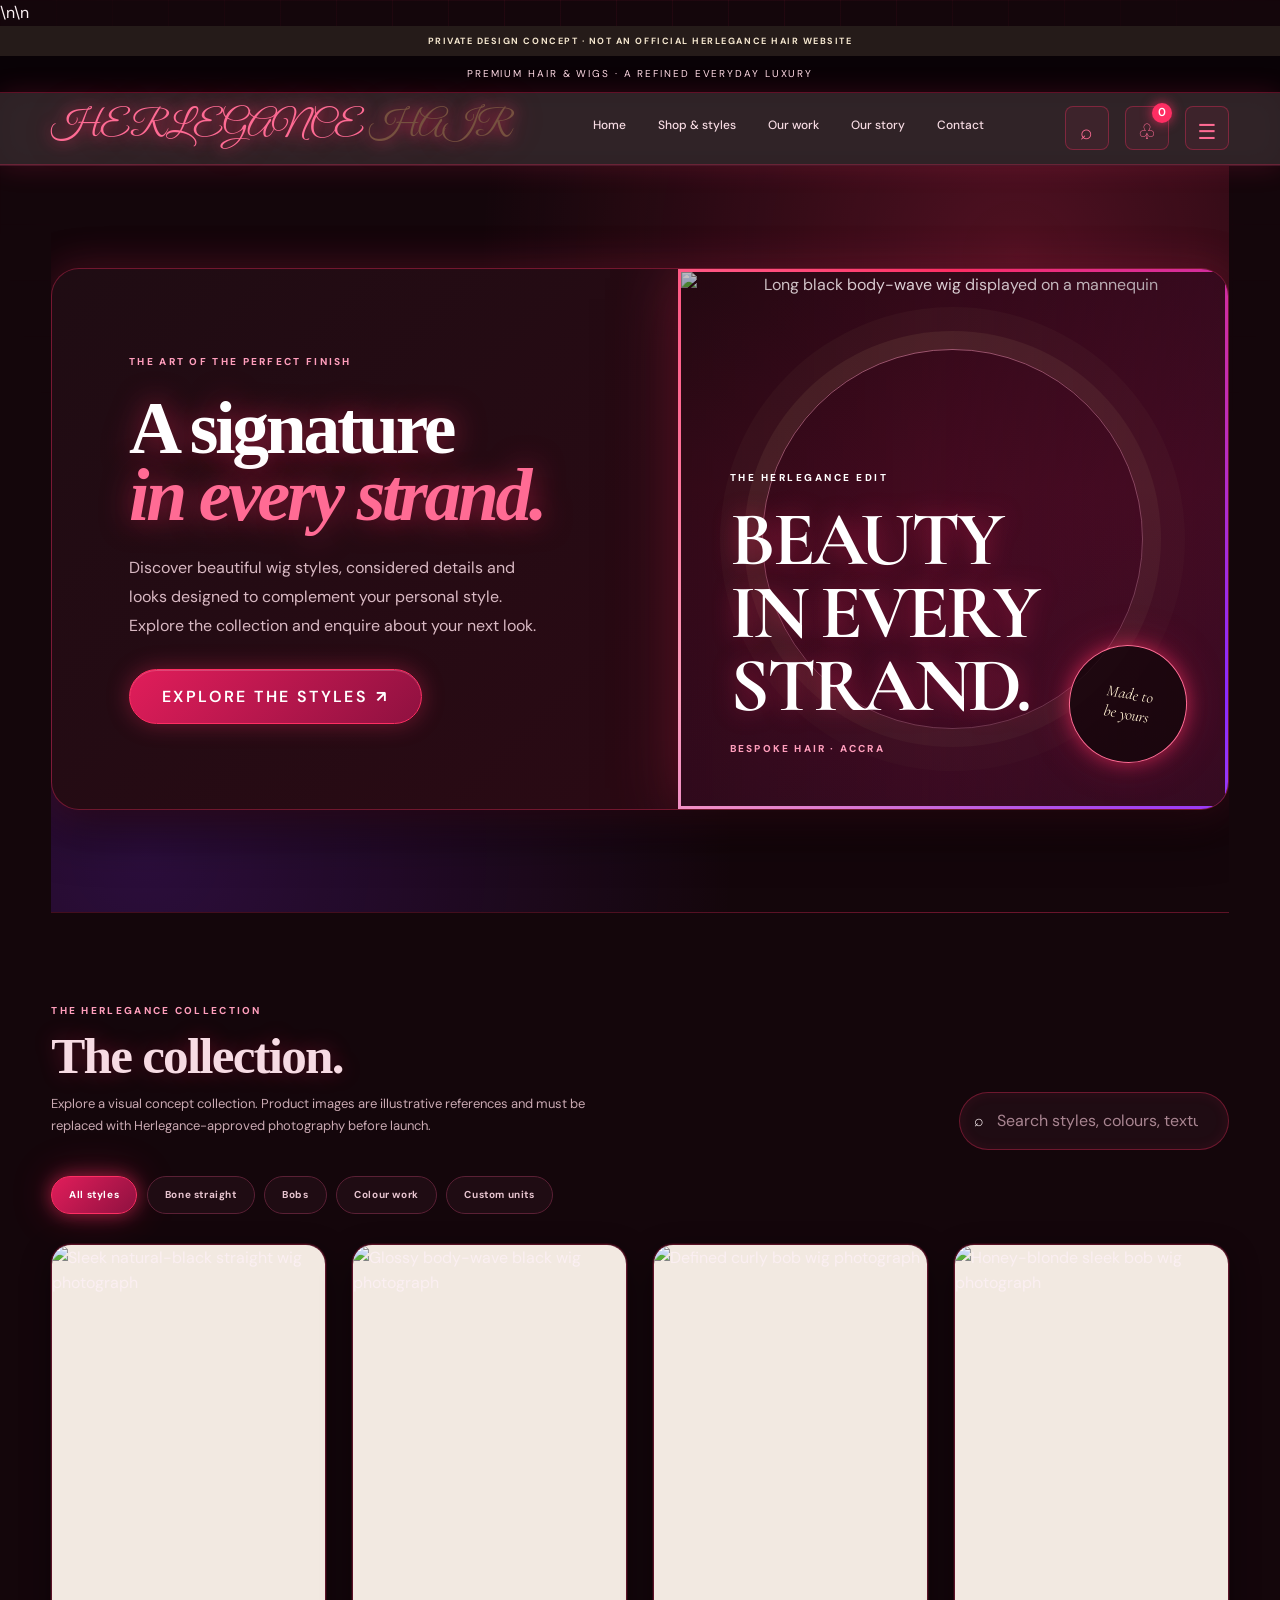
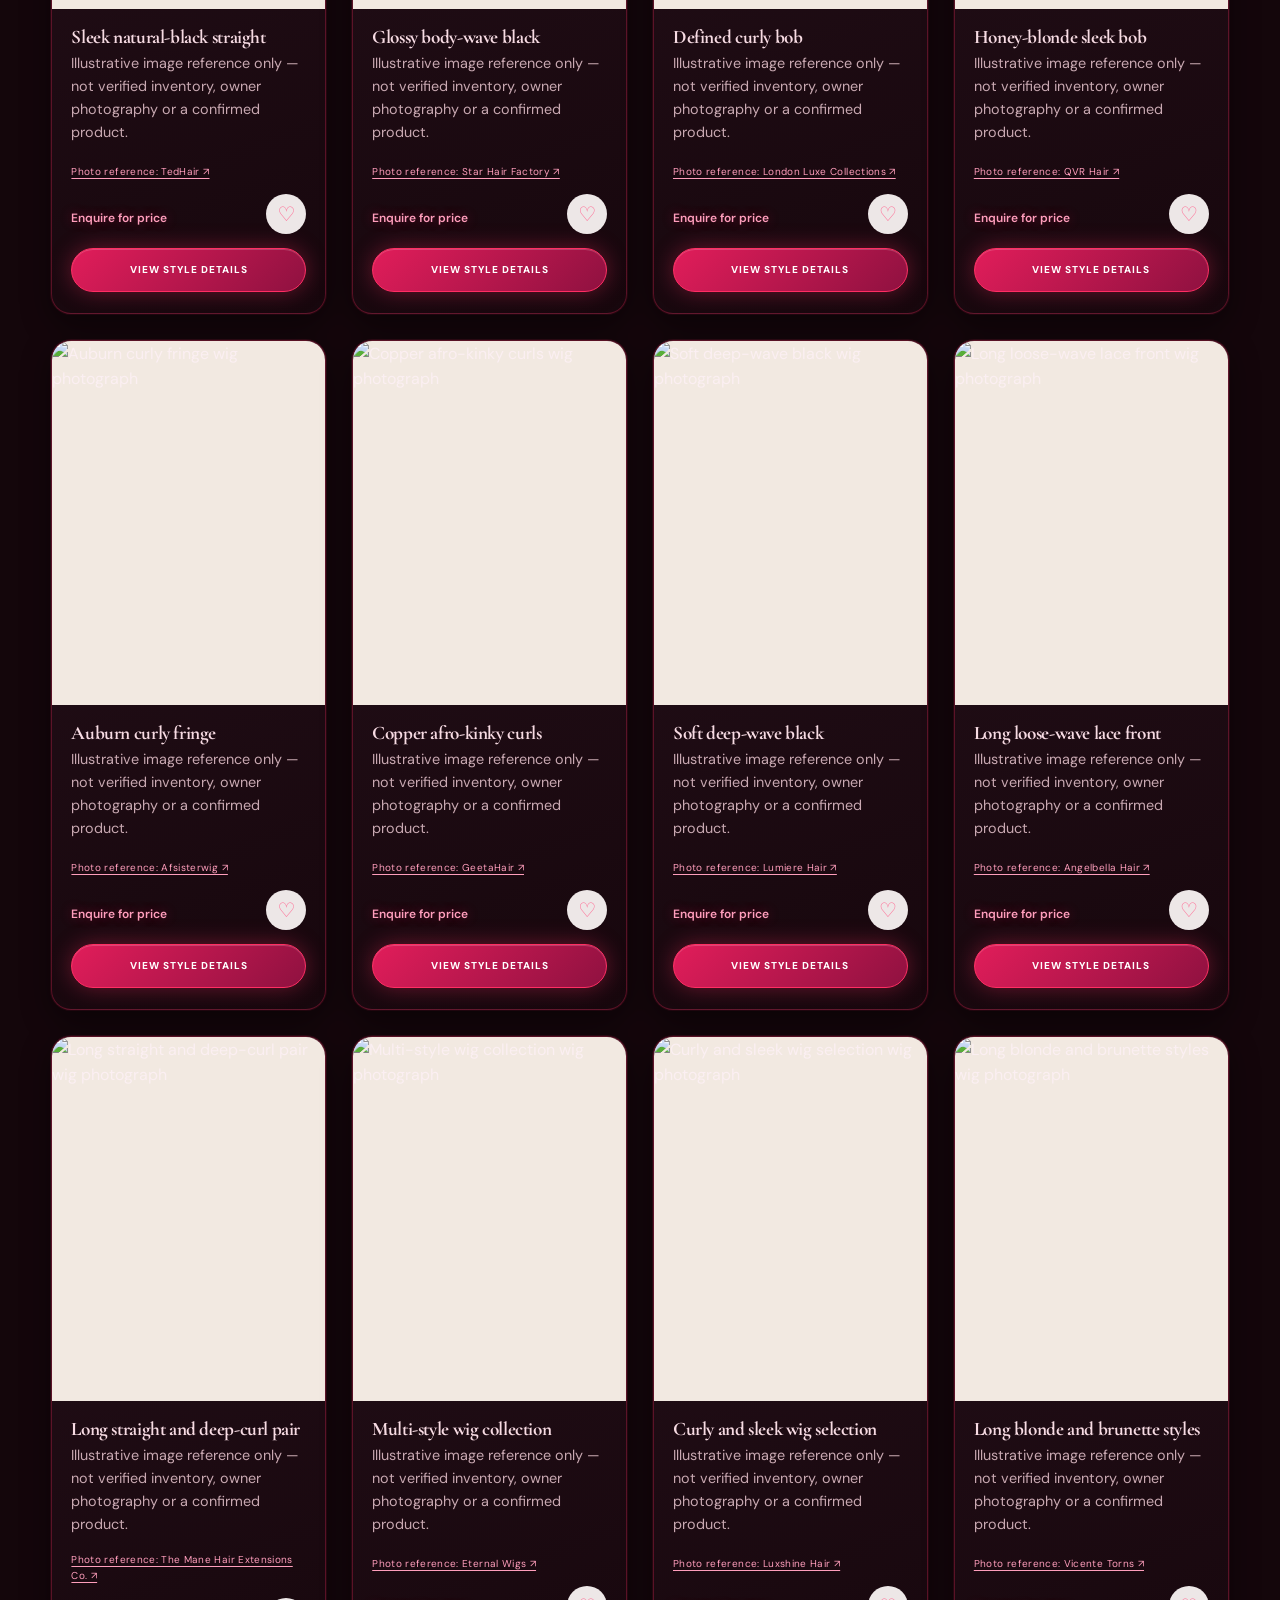
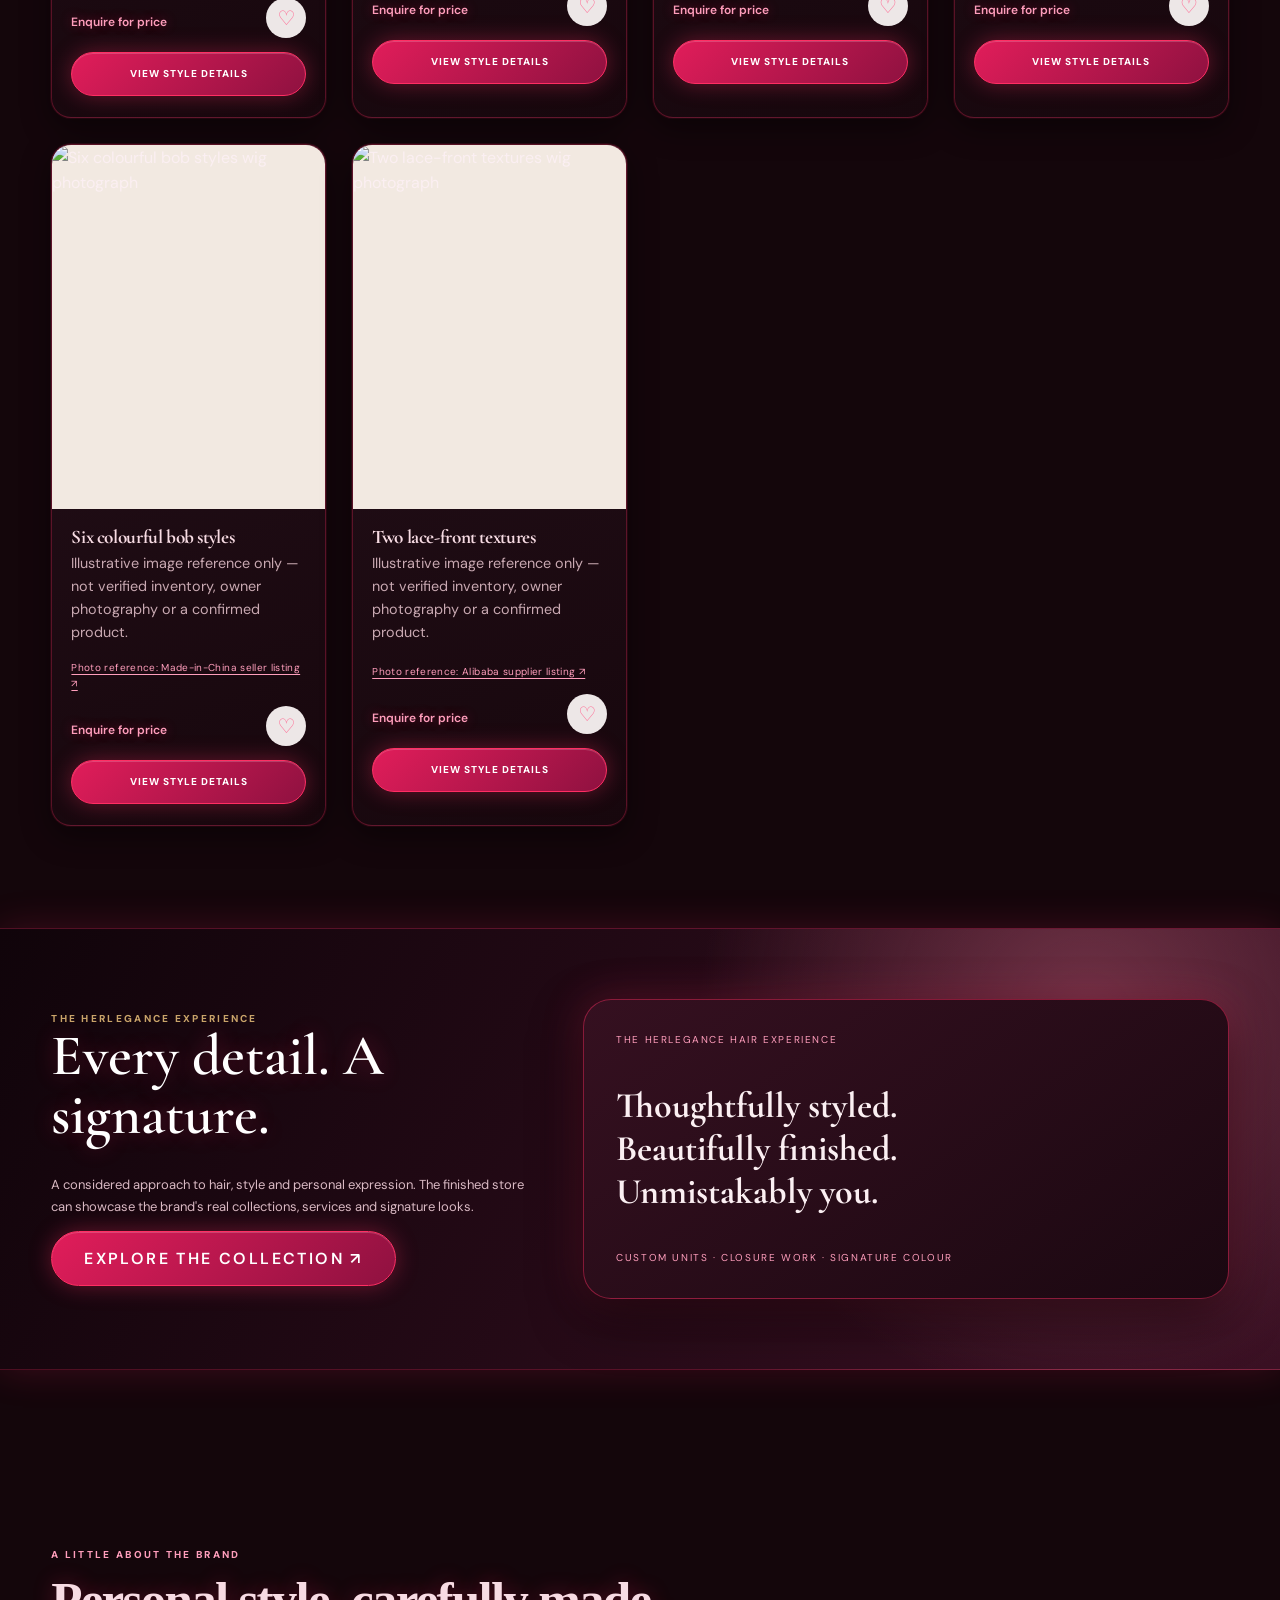
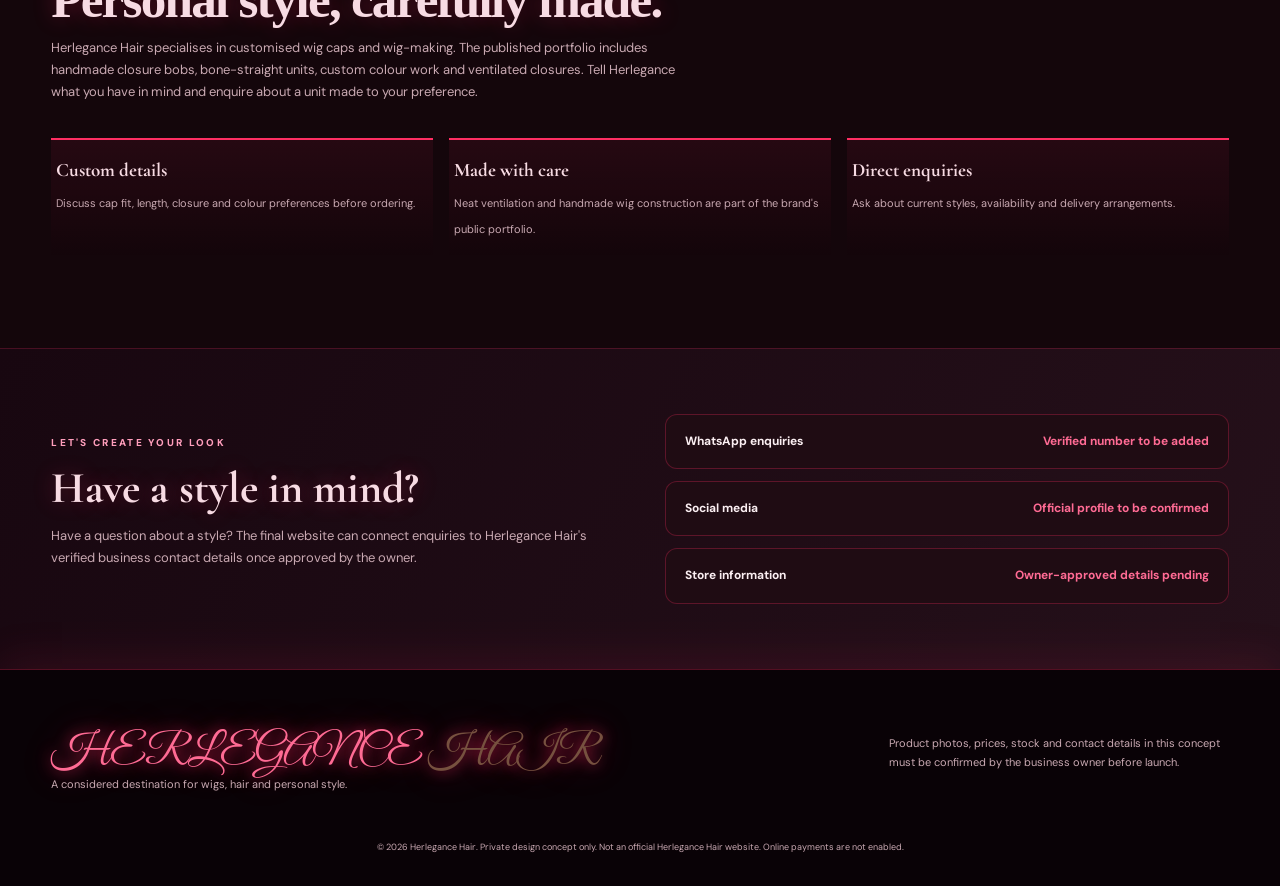
==== commit 8cabdc68: "Load neon glow theme after existing stylesheets" ====
--- a/index.html
+++ b/index.html
@@ -90,7 +90,7 @@
 @media(max-width:600px){.grid{gap:13px}.product-photo{height:225px}.card-body{padding:13px}.card-body h3{font-size:17px}.photo-credit{font-size:9px}}
 
 </style>
-<link rel="stylesheet" href="styles.css">\n<link rel="stylesheet" href="extras.css">
+<link rel="stylesheet" href="styles.css">\n<link rel="stylesheet" href="extras.css">\n<link rel="stylesheet" href="glow.css">
 </head>
 <body>
 <div style="background:#251b19;color:#f5e7cf;text-align:center;padding:9px 12px;font:700 9px DM Sans,sans-serif;letter-spacing:.17em;text-transform:uppercase">Private design concept · Not an official Herlegance Hair website</div>
--- a/glow.css
+++ b/glow.css
@@ -0,0 +1,114 @@
+/* glow.css — neon dark theme. Load LAST (after styles.css and extras.css) */
+
+@property --angle { syntax: "<angle>"; inherits: false; initial-value: 0deg; }
+
+:root {
+  --neon: #ff2e63;
+  --neon-2: #ff6b94;
+  --violet: #8a2bff;
+  --burgundy-900: #0d0307;
+  --burgundy-800: #f7dbe3;
+  --burgundy-700: #ff4d7d;
+  --burgundy-600: #e0245e;
+  --burgundy-500: #ff6b94;
+  --burgundy-100: #3a1523;
+  --burgundy-50: #14060b;
+  --ivory: #1f0c13;
+  --ink: #fbeff2;
+  --muted: #c9a9b2;
+  --shadow-soft: 0 10px 30px rgba(0,0,0,.45), 0 0 0 1px rgba(255,46,99,.12);
+  --shadow-lift: 0 18px 50px rgba(0,0,0,.6), 0 0 40px rgba(255,46,99,.28);
+  --glow: 0 0 18px rgba(255,46,99,.55), 0 0 42px rgba(255,46,99,.25);
+}
+html { background:#14060b; color-scheme:dark; }
+body { background:#14060b; color:#fbeff2; }
+::selection { background:var(--neon); color:#fff; }
+:focus-visible { outline:3px solid var(--neon-2); outline-offset:3px; box-shadow:0 0 16px rgba(255,46,99,.6); }
+body::before {
+  content:""; position:fixed; inset:0; z-index:0; pointer-events:none;
+  background-image:linear-gradient(rgba(255,46,99,.06) 1px,transparent 1px),linear-gradient(90deg,rgba(255,46,99,.06) 1px,transparent 1px);
+  background-size:56px 56px;
+  -webkit-mask-image:radial-gradient(ellipse at 50% 0%,#000 15%,transparent 75%);
+  mask-image:radial-gradient(ellipse at 50% 0%,#000 15%,transparent 75%);
+}
+body > * { position:relative; z-index:1; }
+img { background:linear-gradient(145deg,#2a0a14,#7a0f35); }
+h1,h2,h3,h4 { color:#f7dbe3; }
+h1 { color:#fff; text-shadow:0 0 30px rgba(255,46,99,.55); }
+h2 { text-shadow:0 0 22px rgba(255,46,99,.3); }
+.logo,.footer .logo { color:var(--neon-2); text-shadow:0 0 14px rgba(255,46,99,.8),0 0 36px rgba(255,46,99,.45); }
+.price-big,.price { text-shadow:0 0 12px rgba(255,46,99,.4); }
+.nav { background:rgba(20,6,11,.88); border-bottom:1px solid rgba(255,46,99,.28); box-shadow:0 1px 28px rgba(255,46,99,.18); }
+.navlinks a { color:#f7dbe3; }
+.navlinks a:hover,.navlinks a.active { color:var(--neon-2); text-shadow:0 0 12px rgba(255,46,99,.8); }
+.iconbtn { background:rgba(255,46,99,.06); border:1px solid rgba(255,46,99,.35); color:var(--neon-2); border-radius:8px; }
+.iconbtn:hover { background:var(--neon); color:#fff; box-shadow:var(--glow); }
+.count { background:var(--neon); box-shadow:0 0 12px rgba(255,46,99,.8); }
+.button,.smallbtn { background:linear-gradient(135deg,#e11d5a,#8f1140); color:#fff; border:1px solid var(--neon); box-shadow:0 0 22px rgba(255,46,99,.35),inset 0 1px 0 rgba(255,255,255,.18); }
+.button:hover,.smallbtn:hover { background:var(--neon); color:#fff; box-shadow:var(--glow); border-color:var(--neon-2); }
+.button.secondary { background:transparent; color:var(--neon-2); border-color:var(--neon); }
+.hero { background:radial-gradient(circle at 82% 12%,rgba(255,46,99,.25),transparent 46%),radial-gradient(circle at 8% 92%,rgba(138,43,255,.2),transparent 46%),#14060b; border-bottom:1px solid rgba(255,46,99,.2); }
+.hero-shell { background:linear-gradient(135deg,#1f0c13,#2a0a14 65%,#3a1023); border:1px solid rgba(255,46,99,.35); box-shadow:var(--shadow-lift); }
+.hero-copy .kicker,.kicker { color:#ff9ebc; }
+.hero h1 { color:#fff; text-shadow:0 0 30px rgba(255,46,99,.55); }
+.hero h1 span { color:var(--neon-2); }
+.hero-copy p { color:#d9b9c3; }
+.hero-art { border:3px solid transparent; background:linear-gradient(#1f0c13,#1f0c13) padding-box,conic-gradient(from var(--angle),var(--neon),var(--violet),#ff9ebc,var(--neon)) border-box; box-shadow:0 0 60px rgba(255,46,99,.35),0 30px 60px rgba(0,0,0,.6); animation:spin-angle 7s linear infinite; }
+.hero-art:before { border-color:rgba(255,158,188,.6); }
+.hero-art .editorial strong { text-shadow:0 0 25px rgba(255,46,99,.45); }
+.hero-art .editorial span:last-child { color:#ff9ebc; }
+.art-stamp { background:rgba(20,6,11,.8); border-color:var(--neon-2); box-shadow:var(--glow); }
+@keyframes spin-angle { to { --angle:360deg; } }
+.announcement { background:#090206; border-bottom:1px solid rgba(255,46,99,.3); color:#ffdce6; }
+.section h2 { color:#f7dbe3; text-shadow:0 0 22px rgba(255,46,99,.3); }
+.muted { color:#c9a9b2; }
+.search { background:#1f0c13; border:1px solid rgba(255,46,99,.35); color:#fbeff2; box-shadow:inset 0 0 14px rgba(255,46,99,.08); }
+.search input { color:#fbeff2; }
+.search input::placeholder { color:#a98591; }
+.filter { background:#1f0c13; border-color:#5a2035; color:#e8c5d0; }
+.filter.active,.filter:hover { background:linear-gradient(135deg,#e11d5a,#8f1140); border-color:var(--neon); color:#fff; box-shadow:var(--glow); }
+.card { background:linear-gradient(160deg,#25101a,#17070d); border:1px solid rgba(255,46,99,.28); box-shadow:var(--shadow-soft); }
+.card:hover { box-shadow:var(--shadow-lift); border-color:var(--neon); }
+.card-body h3 { color:#f7dbe3; }
+.card-body p { color:#c9a9b2; }
+.photo-credit { color:#ff9ebc; }
+.price { color:#ff9ebc; }
+.save { color:var(--neon-2); }
+.save:hover { text-shadow:var(--glow); }
+.craft { background:radial-gradient(circle at 85% 20%,#713347 0,transparent 34%),linear-gradient(120deg,#10040a,#3a1023); border-top:1px solid rgba(255,46,99,.25); border-bottom:1px solid rgba(255,46,99,.25); box-shadow:0 0 36px rgba(255,46,99,.18); }
+.craft h2 { color:#fff; }
+.craft .muted { color:#d9b9c3; }
+.craft-panel { background:linear-gradient(145deg,#351020,#1b0811); color:#fbeff2; border:1px solid rgba(255,46,99,.45); box-shadow:var(--shadow-lift); }
+.craft-panel span { color:#ff9ebc; }
+.value { background:linear-gradient(180deg,rgba(255,46,99,.08),transparent); border-top-color:var(--neon); }
+.value b { color:#f7dbe3; }
+.value span { color:#c9a9b2; }
+.contact-band { background:linear-gradient(120deg,#180710,#25101a); border-top:1px solid rgba(255,46,99,.2); }
+.contact-grid h2 { color:#f7dbe3; }
+.contact-link { background:#1f0c13; color:#fbeff2; border:1px solid rgba(255,46,99,.28); }
+.contact-link span { color:var(--neon-2); }
+.contact-link:hover { border-color:var(--neon); box-shadow:var(--glow); }
+.footer { background:#090206; border-top:1px solid rgba(255,46,99,.3); box-shadow:0 -10px 40px rgba(255,46,99,.1); }
+.footer p,.footer small { color:#c9a9b2; }
+.drawer-wrap,.modal-wrap { background:rgba(8,2,5,.82); }
+.drawer,.modal { background:#1f0c13; color:#fbeff2; border:1px solid rgba(255,46,99,.35); box-shadow:var(--shadow-lift); }
+.drawer h2,.modal h2,.cart-row h4 { color:#f7dbe3; }
+.drawer-head { border-bottom-color:rgba(255,46,99,.25); }
+.close,.remove { color:var(--neon-2); }
+.cart-row { border-bottom-color:rgba(255,46,99,.2); }
+.cart-row small { color:#c9a9b2; }
+.cart-swatch { background:linear-gradient(135deg,#ff2e63,#3a1023); }
+.notice { background:#351020; color:#ffdce6; border:1px solid rgba(255,46,99,.3); }
+.empty { color:#c9a9b2; }
+.field span { color:#d9b9c3; }
+.field select,.field input,.field textarea { background:#14060b; color:#fbeff2; border:1px solid rgba(255,46,99,.35); }
+.field select:focus,.field input:focus,.field textarea:focus { border-color:var(--neon); box-shadow:0 0 0 4px rgba(255,46,99,.18),0 0 20px rgba(255,46,99,.3); }
+.mobilebar { background:rgba(20,6,11,.96); border-top:1px solid rgba(255,46,99,.35); }
+.mobilebar button { color:#f7dbe3; }
+.mobilebar b { color:var(--neon-2); text-shadow:0 0 12px rgba(255,46,99,.5); }
+* { scrollbar-color:#7a0f35 #14060b; }
+::-webkit-scrollbar { width:10px; height:10px; }
+::-webkit-scrollbar-track { background:#14060b; }
+::-webkit-scrollbar-thumb { background:#7a0f35; border-radius:10px; }
+@media (prefers-reduced-motion:reduce) { .hero-art { animation:none!important; } .card,.product-photo,.button,.contact-link { transition:none!important; } }
+@media(max-width:650px) { .hero-art { animation:none; } }
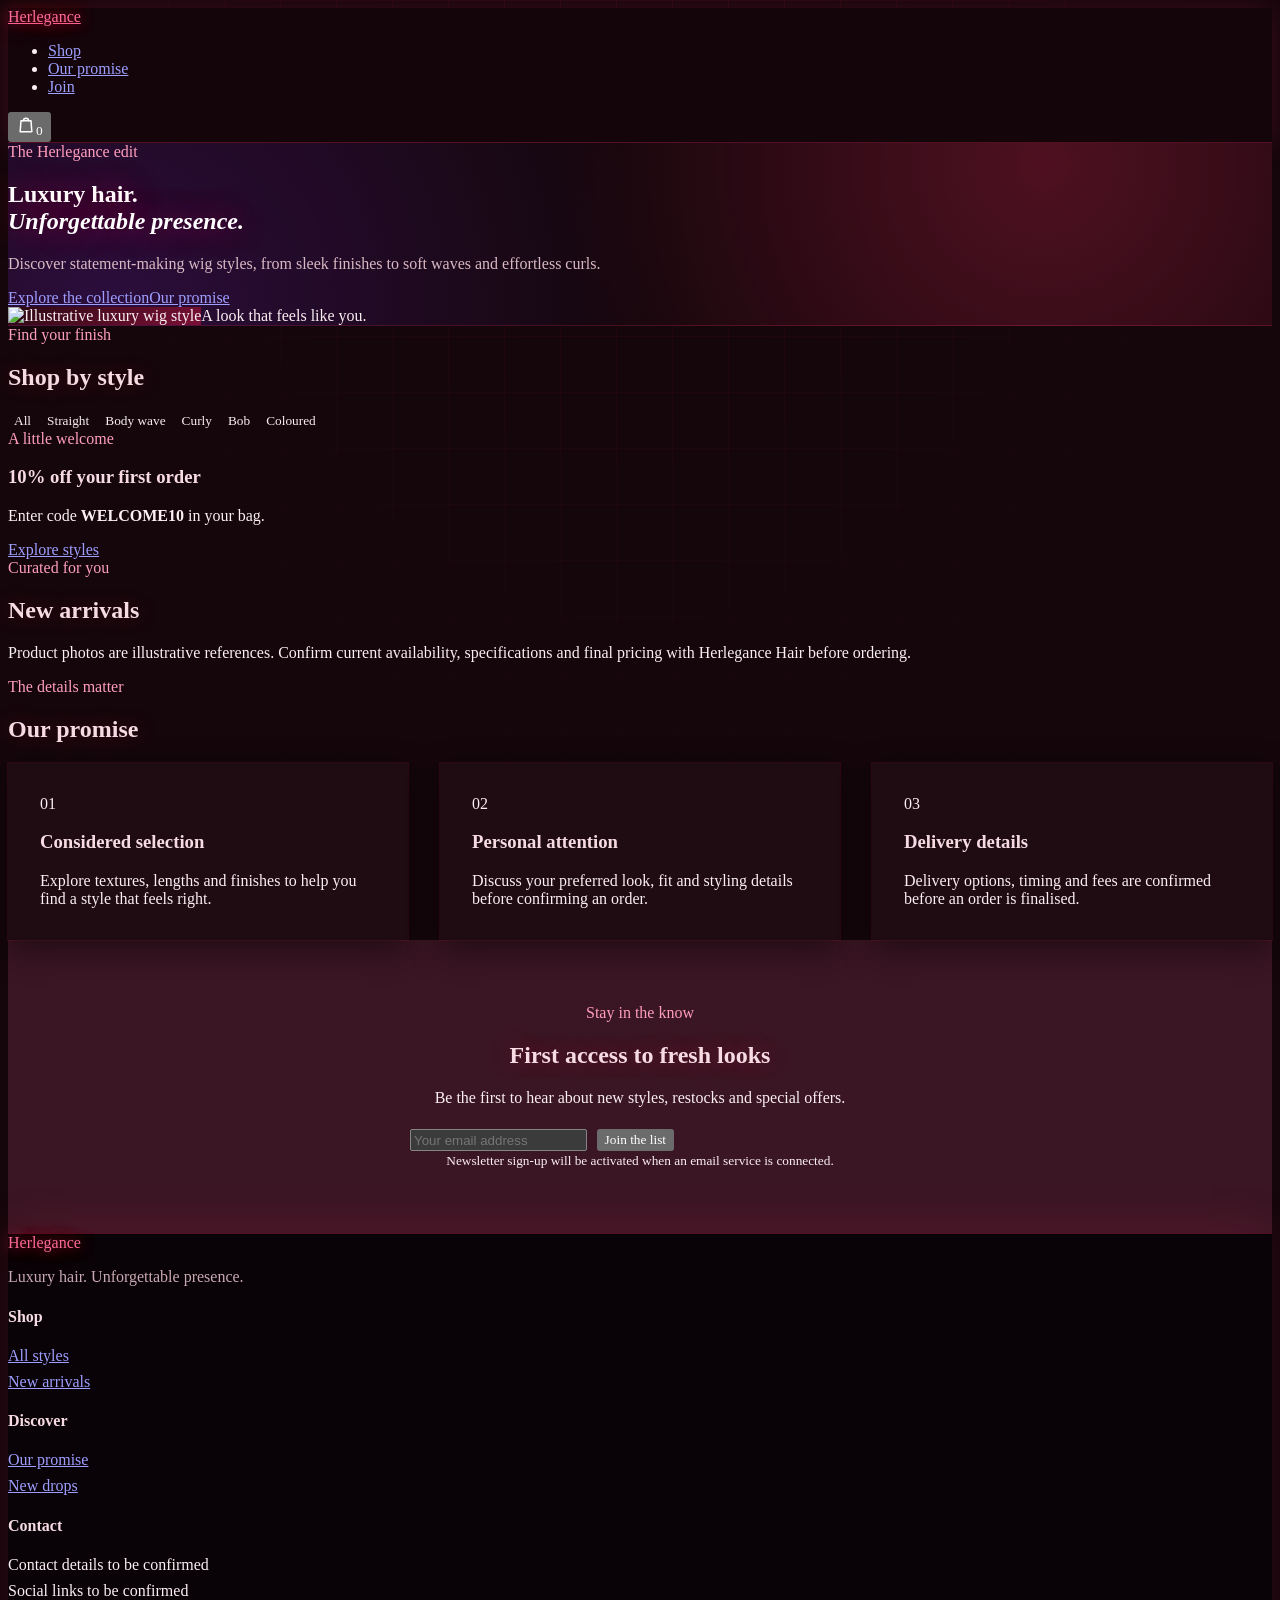
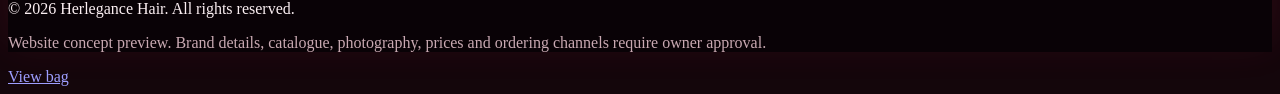
==== commit 72f6326c: "Replace page with Herlegance shopping storefront" ====
--- a/index.html
+++ b/index.html
@@ -1,146 +1,29 @@
-<!doctype html>
-<html lang="en">
-<head>
-<meta charset="utf-8"><meta name="viewport" content="width=device-width,initial-scale=1">
-<meta name="theme-color" content="#281D1B"><meta name="description" content="Herlegance Hair — custom wig units and hair styling in Accra, Ghana.">
-<title>Herlegance Hair — A Refined Expression of Your Style</title>
+<!DOCTYPE html>
+<html lang="en"><head>
+<meta charset="UTF-8"><meta name="viewport" content="width=device-width, initial-scale=1">
+<title>Herlegance Hair | Luxury Wigs</title><meta name="description" content="Explore luxury-inspired wig styles with Herlegance Hair."><meta name="theme-color" content="#14060b">
 <link rel="preconnect" href="https://fonts.googleapis.com"><link rel="preconnect" href="https://fonts.gstatic.com" crossorigin>
 <link href="https://fonts.googleapis.com/css2?family=Great+Vibes&family=Cormorant+Garamond:wght@500;600;700&family=DM+Sans:wght@400;500;600&display=swap" rel="stylesheet">
-<style>
-:root{--pink:#D9B88C;--rose:#F1E6DA;--ivory:#FBF8F3;--bronze:#C6A06B;--plum:#281D1B;--cta:#76513F;--ink:#261F1B;--muted:#80736B;--line:#E8DED3;--white:#fff;--shadow:0 24px 70px #281d1b20}
-*{box-sizing:border-box}html{scroll-behavior:smooth;scroll-padding-top:92px}body{margin:0;background:var(--ivory);color:var(--ink);font-family:'DM Sans',sans-serif}a{color:inherit}button,input,select{font:inherit}button{cursor:pointer}.announcement{background:var(--plum);color:#fff;text-align:center;padding:10px 14px;font-size:10px;letter-spacing:.19em;text-transform:uppercase}.header{position:sticky;top:0;z-index:30;background:#faf7f1ed;backdrop-filter:blur(18px);border-bottom:1px solid var(--line)}.nav{max-width:1320px;margin:auto;padding:16px 5%;display:flex;align-items:center;justify-content:space-between;gap:24px}.logo{font:700 27px 'Playfair Display',serif;letter-spacing:-.05em;text-decoration:none;color:var(--plum);white-space:nowrap}.logo em{font-style:normal;color:var(--cta)}.navlinks{display:flex;gap:30px}.navlinks a{text-decoration:none;font-size:12px;font-weight:700;color:#55434b}.navlinks a:hover{color:var(--cta)}.actions{display:flex;align-items:center;gap:8px}.iconbtn{border:0;background:transparent;color:var(--plum);font-size:21px;padding:9px;position:relative}.count{position:absolute;top:0;right:0;background:var(--cta);color:#fff;border-radius:50%;min-width:17px;height:17px;font-size:10px;display:grid;place-items:center}.menu{display:none}.wrap{max-width:1320px;margin:auto;padding-left:5%;padding-right:5%}.hero{padding-top:28px;padding-bottom:88px}.hero-shell{min-height:580px;border-radius:7px;overflow:hidden;position:relative;display:grid;grid-template-columns:1.02fr .98fr;background:linear-gradient(115deg,#f2e7d5,#e4d0b2);box-shadow:var(--shadow)}.hero-copy{padding:76px 9%;align-self:center;position:relative;z-index:2}.kicker{font-size:10px;font-weight:800;letter-spacing:.23em;text-transform:uppercase;color:var(--bronze)}h1,h2,h3,p{margin-top:0}.hero h1{font:700 clamp(52px,6.5vw,88px)/.98 'Playfair Display',serif;color:var(--plum);letter-spacing:-.045em;margin:22px 0}.hero h1 span{color:var(--cta);font-style:italic}.hero-copy p{font-size:14px;line-height:1.9;color:#715660;max-width:440px;margin-bottom:28px}.button{display:inline-flex;align-items:center;justify-content:center;gap:12px;padding:15px 23px;border:1px solid var(--cta);border-radius:2px;background:var(--cta);color:#fff;text-decoration:none;font-size:10px;letter-spacing:.15em;text-transform:uppercase;font-weight:800;transition:.2s}.button:hover{background:var(--plum);border-color:var(--plum);transform:translateY(-2px)}.button.secondary{background:transparent;color:var(--plum);border-color:#b98b9a}.button.secondary:hover{background:var(--plum);color:#fff}.hero-art{position:relative;min-height:500px;overflow:hidden;background:radial-gradient(ellipse at 50% 45%,#8b4050 0 19%,transparent 19.5%),radial-gradient(ellipse at 50% 43%,#4a1525 0 34%,transparent 34.5%),linear-gradient(145deg,#2b0d17,#6f1d32 58%,#260b13)} .hero-art:before{content:'';display:block;position:absolute;width:min(68%,390px);aspect-ratio:1;border:1px solid #d7b46a99;border-radius:50%;box-shadow:0 0 0 18px #d7b46a12,0 0 0 42px #d7b46a0b}.hero-art:after{content:'';display:block;position:absolute;width:38%;height:58%;top:18%;left:31%;border-radius:48% 48% 38% 38%;background:linear-gradient(90deg,#10070b,#32101d 30%,#10070b 70%,#4a1525);filter:drop-shadow(0 18px 28px #12070b88);clip-path:ellipse(48% 50% at 50% 50%)}.hero-art{display:flex;align-items:center;justify-content:center;text-align:center}.hero-art .editorial{position:relative;z-index:2;color:#f6e8cb;padding:30px}.hero-art .editorial strong{display:block;font:700 clamp(42px,6vw,78px)/.95 'Playfair Display',serif;letter-spacing:-.06em}.hero-art .editorial span{display:block;margin-top:18px;font-size:10px;letter-spacing:.22em;text-transform:uppercase;color:#d7b46a;font-weight:800}.art-stamp{position:absolute;right:7%;bottom:8%;z-index:3;width:118px;height:118px;border:1px solid #d7b46a99;border-radius:50%;display:grid;place-items:center;text-align:center;color:#f4e5c4;font:italic 16px 'Playfair Display',serif;transform:rotate(10deg)}.hero-note{position:absolute;top:8%;right:8%;z-index:2;color:#fff;font:italic 19px 'Playfair Display',serif}.section{padding-bottom:88px}.section-head{display:flex;justify-content:space-between;align-items:end;gap:24px;margin-bottom:28px}.section h2{font:700 clamp(34px,4vw,52px)/1.05 'Playfair Display',serif;color:var(--plum);letter-spacing:-.035em;margin:10px 0}.muted{font-size:13px;color:var(--muted);line-height:1.7}.search{display:flex;align-items:center;gap:10px;background:#fff;border:1px solid var(--line);padding:0 15px;min-width:270px}.search input{width:100%;border:0;outline:0;background:transparent;padding:14px 0;font-size:12px}.filters{display:flex;gap:9px;flex-wrap:wrap;margin:22px 0 30px}.filter{border:1px solid var(--line);background:#fff;border-radius:30px;padding:10px 17px;color:#77636d;font-size:10px;font-weight:700;letter-spacing:.06em}.filter.active,.filter:hover{background:var(--plum);border-color:var(--bronze);color:#f8e8c9}.grid{display:grid;grid-template-columns:repeat(4,minmax(0,1fr));gap:22px}.card{background:#fff;border:1px solid #f0e4e8;min-width:0;transition:.25s;box-shadow:0 7px 22px #60334808}.card:hover{transform:translateY(-5px);box-shadow:var(--shadow)}.product-photo{display:block;width:100%;height:290px;object-fit:cover;background:#f2e9e1}.card-visual{display:none} .card-visual:before,.card-visual:after,.card-visual .visual-title{display:none}.card-visual.purple{background:linear-gradient(140deg,#72505c,#2d1520)}.card-visual.burgundy{background:linear-gradient(140deg,#a87950,#4a1525)}.card-visual .label{position:absolute;left:13px;top:13px;background:#d7b46a;color:#32101b;padding:7px 9px;font-size:8px;letter-spacing:.12em;text-transform:uppercase;font-weight:800;z-index:2}.card-visual .view{position:absolute;bottom:13px;right:13px;background:#fff;color:var(--plum);padding:9px 12px;font-size:9px;text-transform:uppercase;letter-spacing:.1em;font-weight:800;z-index:3;border:0}.card-body{padding:17px}.card-body h3{font:700 19px 'Playfair Display',serif;color:var(--plum);margin:0 0 7px}.card-body p{font-size:11px;color:var(--muted);line-height:1.6;margin:0 0 13px}.card-foot{display:flex;justify-content:space-between;align-items:center;gap:10px}.price{font-size:12px;font-weight:800;color:var(--plum)}.save{border:0;background:transparent;color:var(--cta);font-size:20px}.smallbtn{width:100%;margin-top:14px;background:transparent;border:1px solid #d8b8c4;color:var(--plum);padding:11px;font-size:9px;letter-spacing:.12em;text-transform:uppercase;font-weight:800}.smallbtn:hover{background:var(--plum);color:#fff}.craft{background:linear-gradient(120deg,#210a12,#4a1525);color:#fff;padding:70px 0;margin-bottom:88px}.craft-inner{display:grid;grid-template-columns:.85fr 1.15fr;gap:55px;align-items:center}.craft h2{color:#fff}.craft .muted{color:#e4cfd7}.craft .kicker{color:var(--pink)}.craft-panel{background:linear-gradient(135deg,#e3cfaa,#a77b43);padding:32px;color:var(--plum);min-height:300px;display:flex;flex-direction:column;justify-content:space-between}.craft-panel strong{font:700 36px 'Playfair Display',serif;max-width:420px}.craft-panel span{font-size:10px;letter-spacing:.16em;text-transform:uppercase}.social-feed{background:#fff;border:1px solid var(--line);padding:18px;min-height:400px}.social-feed iframe{width:100%;height:440px;border:0}.social-fallback{padding:25px;text-align:center}.social-fallback p{font-size:12px;color:var(--muted);line-height:1.7}.values{display:grid;grid-template-columns:repeat(3,1fr);gap:16px;margin-top:35px}.value{border-top:2px solid var(--pink);padding:18px 5px}.value b{display:block;font:700 19px 'Playfair Display',serif;color:var(--plum);margin-bottom:8px}.value span{font-size:11px;line-height:1.7;color:var(--muted)}.contact-band{background:linear-gradient(120deg,#efe3d1,#f8f3e9);padding:65px 0}.contact-grid{display:grid;grid-template-columns:1fr 1fr;gap:50px;align-items:center}.contact-grid h2{font:700 44px 'Playfair Display',serif;color:var(--plum);margin:10px 0}.contact-links{display:grid;gap:12px}.contact-link{display:flex;justify-content:space-between;gap:15px;text-decoration:none;background:#fff;padding:17px 19px;border:1px solid #e7d5b4;font-size:12px;font-weight:700}.contact-link span{color:var(--cta)}.footer{background:#210a12;color:#fff;padding:40px 0 24px}.footer-inner{display:flex;justify-content:space-between;gap:30px;flex-wrap:wrap}.footer .logo{color:#fff}.footer p{font-size:11px;color:#d7c4cc;line-height:1.8;max-width:340px}.footer small{display:block;text-align:center;color:#bdaab2;font-size:9px;margin-top:34px}.drawer-wrap,.modal-wrap{position:fixed;inset:0;z-index:60;background:#24131dcc;display:none}.drawer-wrap.open{display:flex;justify-content:flex-end}.drawer{background:var(--ivory);width:min(480px,100%);height:100%;padding:26px;overflow:auto;box-shadow:-15px 0 50px #0002}.drawer-head{display:flex;align-items:center;justify-content:space-between;border-bottom:1px solid var(--line);padding-bottom:14px}.drawer h2,.modal h2{font:700 29px 'Playfair Display',serif;color:var(--plum)}.close{border:0;background:transparent;font-size:27px;color:var(--plum)}.cart-row{display:grid;grid-template-columns:70px 1fr auto;gap:13px;align-items:center;padding:17px 0;border-bottom:1px solid var(--line)}.cart-swatch{height:78px;background:linear-gradient(135deg,#d7b46a,#6f1d32);position:relative}.cart-swatch:after{content:"";position:absolute;inset:13px 17px -4px;border-radius:48% 48% 4% 4%;background:#34212b}.cart-row h4{font:700 16px 'Playfair Display',serif;margin:0 0 5px}.cart-row small{font-size:10px;color:var(--muted)}.remove{border:0;background:none;color:var(--cta);font-size:10px}.cart-actions{padding-top:20px}.cart-actions .button{width:100%}.notice{padding:13px;background:#f1e5d0;color:#4a1525;font-size:11px;line-height:1.65;margin:16px 0}.empty{text-align:center;padding:65px 12px;color:var(--muted);font-size:13px;line-height:1.7}.modal-wrap.open{display:grid;place-items:center;padding:18px}.modal{background:var(--ivory);width:min(540px,100%);max-height:92vh;overflow:auto;padding:26px}.modal-top{display:flex;justify-content:space-between;align-items:start}.field{display:block;margin:15px 0}.field span{display:block;font-size:9px;letter-spacing:.13em;text-transform:uppercase;color:var(--muted);margin-bottom:7px}.field select,.field input,.field textarea{width:100%;border:1px solid var(--line);background:#fff;padding:13px;outline-color:var(--cta)}.modal .button{width:100%;margin-top:12px}.mobilebar{display:none}
-@media(max-width:950px){.grid{grid-template-columns:repeat(2,1fr)}.hero-shell{min-height:500px}.hero-copy{padding:55px 7%}.hero-art{min-height:450px}.navlinks{gap:16px}}
-@media(max-width:650px){.announcement{font-size:8px}.nav{padding:12px 5%}.logo{font-size:23px}.navlinks{display:none}.menu{display:block}.hero{padding-top:13px;padding-bottom:55px}.hero-shell{grid-template-columns:1fr;min-height:0}.hero-copy{padding:45px 8% 35px}.hero h1{font-size:58px}.hero-art{min-height:290px}.hero-art:before{height:100%;width:48%;left:26%}.hero-art:after{top:10%;height:40%;left:36.5%}.section{padding-bottom:60px}.section-head{align-items:stretch;flex-direction:column}.search{min-width:0;width:100%}.grid{gap:14px 11px}.card-visual{display:none}.card-body{padding:13px}.card-body h3{font-size:16px}.card-body p{font-size:10px}.craft{padding:50px 0;margin-bottom:60px}.craft-inner,.contact-grid{grid-template-columns:1fr;gap:25px}.craft-panel{min-height:230px}.craft-panel strong{font-size:30px}.values{grid-template-columns:1fr;gap:5px}.contact-band{padding:50px 0}.contact-grid h2{font-size:37px}.footer{padding-bottom:92px}.mobilebar{position:fixed;z-index:35;bottom:0;left:0;right:0;display:flex;justify-content:space-around;background:#faf7f1;border-top:1px solid var(--line);padding:9px 3% calc(9px + env(safe-area-inset-bottom))}.mobilebar button{border:0;background:none;color:var(--plum);font-size:9px;display:grid;gap:3px;justify-items:center}.mobilebar b{font-size:19px}}
-
-/* Luxury editorial styling refinement */
-.hero{padding-top:34px;padding-bottom:76px}
-.hero-shell{border-radius:18px;grid-template-columns:1fr 1.05fr;min-height:650px;background:linear-gradient(130deg,#fbf3e8,#ead8c3);box-shadow:0 28px 90px #35101d20}
-.hero-copy{padding:clamp(38px,6vw,88px)}
-.hero-copy .kicker{color:#9a713e}
-.hero h1{font-size:clamp(58px,7vw,98px);line-height:.91;margin:25px 0}
-.hero-copy p{font-size:15px;max-width:410px;color:#6f5960}
-.hero-art{min-height:650px;background:#29101a;isolation:isolate}
-.hero-photo{position:absolute;inset:0;width:100%;height:100%;object-fit:cover;object-position:center 28%;filter:saturate(.86)}
-.hero-shade{position:absolute;inset:0;background:linear-gradient(90deg,#1b091044,#1b091a22 45%,#1b091a66),linear-gradient(0deg,#1b091a88,transparent 60%);z-index:1}
-.hero-art:before{z-index:2;width:70%;aspect-ratio:1;border-color:#e5c98c99;box-shadow:0 0 0 18px #e5c98c18,0 0 0 42px #e5c98c0b}
-.hero-art:after{display:none}
-.hero-art .editorial{z-index:3;text-align:left;width:100%;padding:9%;align-self:flex-end}
-.hero-art .editorial strong{font-size:clamp(48px,6vw,86px);line-height:.88;text-shadow:0 4px 25px #16070b88}
-.hero-art .editorial .hero-overline{color:#fff;font-size:10px;letter-spacing:.25em;margin:0 0 18px}
-.hero-art .editorial span:last-child{color:#f0d49c}
-.art-stamp{z-index:4;background:#3a101dcc;border-color:#e4c58b;color:#fff0d2;right:8%;bottom:9%}
-.section h2{font-size:clamp(38px,4.4vw,58px)}
-.section-head{margin-bottom:35px}
-.filters{margin:26px 0 34px}
-.filter{padding:11px 19px;border-color:#e4d4c5;background:#fffdf9}
-.grid{grid-template-columns:repeat(3,minmax(0,1fr));gap:26px}
-.card{border:0;border-radius:12px;overflow:hidden;box-shadow:0 12px 35px #35101d12}
-.card:hover{transform:translateY(-8px);box-shadow:0 22px 55px #35101d20}
-.product-photo{height:340px;transition:transform .55s cubic-bezier(.2,.7,.2,1)}
-.card:hover .product-photo{transform:scale(1.035)}
-.card-body{padding:22px}
-.card-body h3{font-size:22px}
-.card-body p{font-size:12px;min-height:58px}
-.smallbtn{border-radius:3px;background:var(--plum);color:#fff;border-color:var(--plum);padding:13px}
-.smallbtn:hover{background:var(--cta)}
-.craft{padding:90px 0;margin:12px 0 90px;background:radial-gradient(circle at 85% 20%,#713347 0,transparent 34%),linear-gradient(120deg,#210a12,#4a1525)}
-.craft-inner{grid-template-columns:1fr 1fr;gap:8%}
-.craft h2{font-size:clamp(40px,4.5vw,60px);line-height:1.02}
-.craft-panel{min-height:350px;border-radius:10px;padding:38px;background:linear-gradient(145deg,#f4e7d2,#c8a875);box-shadow:0 25px 65px #10050b55}
-.craft-panel strong{font-size:clamp(30px,3.3vw,46px);line-height:1.08}
-.craft-panel span{color:#6d4b36}
-.values{gap:25px}
-.value{padding:22px 12px 8px;border-top:2px solid #c59b5b;background:linear-gradient(180deg,#fffaf3,transparent)}
-.contact-band{background:linear-gradient(120deg,#f3e6d6,#fbf7ef)}
-.contact-link{border-radius:5px;transition:.2s;padding:20px 22px}
-.contact-link:hover{transform:translateX(5px);border-color:#c59b5b}
-@media(max-width:950px){.grid{grid-template-columns:repeat(2,minmax(0,1fr))}.hero-shell{min-height:560px}.hero-art{min-height:560px}}
-@media(max-width:650px){
-.hero{padding-top:14px;padding-bottom:55px}
-.hero-shell{grid-template-columns:1fr;min-height:0;border-radius:12px}
-.hero-copy{padding:42px 8% 36px}
-.hero h1{font-size:clamp(54px,14vw,72px)}
-.hero-art{min-height:440px}
-.hero-art .editorial{padding:8%}
-.hero-art .editorial strong{font-size:58px}
-.art-stamp{width:94px;height:94px;font-size:13px}
-.grid{grid-template-columns:repeat(2,minmax(0,1fr));gap:15px 11px}
-.product-photo{height:220px}
-.card-body{padding:14px}
-.card-body h3{font-size:17px}
-.card-body p{font-size:10px;min-height:74px}
-.craft{padding:58px 0;margin:0 0 60px}
-.craft-inner{grid-template-columns:1fr;gap:28px}
-.craft-panel{min-height:260px;padding:28px}
-.values{grid-template-columns:1fr;gap:10px}
-}
-
-/* Editorial polish for the private Herlegance concept gallery */
-.grid{gap:26px}
-.card{overflow:hidden;border:1px solid #e8dccf;border-radius:5px;background:#fffdf9;box-shadow:0 12px 32px #35101d0c}
-.card:hover{transform:translateY(-7px);box-shadow:0 22px 48px #35101d1c}
-.product-photo{height:330px;object-fit:cover;object-position:center 30%;transition:transform .65s cubic-bezier(.2,.7,.2,1)}
-.card:hover .product-photo{transform:scale(1.035)}
-.card-body{padding:20px}
-.card-body h3{font-family:'Playfair Display',serif;font-size:21px;letter-spacing:-.02em}
-.card-body p{color:#806d70;line-height:1.65}
-.photo-credit{display:inline-block;margin:3px 0 14px;color:#9a713e;font-size:10px;letter-spacing:.035em;text-decoration:underline;text-underline-offset:3px}
-.hero-photo{object-position:center 38%;filter:saturate(.96) contrast(1.02)}
-@media(max-width:900px){.product-photo{height:280px}}
-@media(max-width:600px){.grid{gap:13px}.product-photo{height:225px}.card-body{padding:13px}.card-body h3{font-size:17px}.photo-credit{font-size:9px}}
-
-</style>
-<link rel="stylesheet" href="styles.css">\n<link rel="stylesheet" href="extras.css">\n<link rel="stylesheet" href="glow.css">
-</head>
-<body>
-<div style="background:#251b19;color:#f5e7cf;text-align:center;padding:9px 12px;font:700 9px DM Sans,sans-serif;letter-spacing:.17em;text-transform:uppercase">Private design concept · Not an official Herlegance Hair website</div>
-<div class="announcement">PREMIUM HAIR & WIGS · A REFINED EVERYDAY LUXURY</div>
-<header class="header"><nav class="nav"><a class="logo" href="#home">HERLEGANCE <em>HAIR</em></a><div class="navlinks"><a href="#home">Home</a><a href="#shop">Shop & styles</a><a href="#craft">Our work</a><a href="#about">Our story</a><a href="#contact">Contact</a></div><div class="actions"><button class="iconbtn" aria-label="Search styles" onclick="document.getElementById('search').focus()">⌕</button><button class="iconbtn" aria-label="Open bag" onclick="openBag()">♧<span class="count" id="bagCount">0</span></button><button class="iconbtn menu" aria-label="Browse styles" onclick="document.getElementById('shop').scrollIntoView({behavior:'smooth'})">☰</button></div></nav></header>
-<main id="home">
-<section class="hero wrap"><div class="hero-shell"><div class="hero-copy"><div class="kicker">THE ART OF THE PERFECT FINISH</div><h1>A signature<br><span>in every strand.</span></h1><p>Discover beautiful wig styles, considered details and looks designed to complement your personal style. Explore the collection and enquire about your next look.</p><a class="button" href="#shop">Explore the styles <b>↗</b></a></div><div class="hero-art"><img class="hero-photo" src="https://cdn.shopify.com/s/files/1/0722/2122/9270/collections/HD-Lace-Wig_723e9903-be43-4868-811c-e9bd3270e4a2.png?v=1733495601" alt="Long black body-wave wig displayed on a mannequin" fetchpriority="high"><div class="hero-shade"></div><div class="editorial"><span class="hero-overline">THE HERLEGANCE EDIT</span><strong>BEAUTY<br>IN EVERY<br>STRAND.</strong><span>BESPOKE HAIR · ACCRA</span></div><div class="art-stamp">Made to<br>be yours</div></div></div></section>
-<section class="section wrap" id="shop"><div class="section-head"><div><div class="kicker">THE HERLEGANCE COLLECTION</div><h2>The collection.</h2><p class="muted">Explore a visual concept collection. Product images are illustrative references and must be replaced with Herlegance-approved photography before launch.</p></div><label class="search">⌕ <input id="search" type="search" placeholder="Search styles, colours, textures…" oninput="renderProducts()"></label></div>
-<div class="filters" id="filters"><button class="filter active" data-filter="All">All styles</button><button class="filter" data-filter="Straight">Bone straight</button><button class="filter" data-filter="Bob">Bobs</button><button class="filter" data-filter="Colored">Colour work</button><button class="filter" data-filter="Custom">Custom units</button></div>
-
-<div class="grid" id="products"></div>
-</section>
-<section class="craft" id="craft"><div class="wrap craft-inner"><div><div class="kicker">The Herlegance experience</div><h2>Every detail. A signature.</h2><p class="muted">A considered approach to hair, style and personal expression. The finished store can showcase the brand's real collections, services and signature looks.</p><a class="button" href="#shop" target="_blank" rel="noopener">Explore the collection ↗</a></div><div class="craft-panel"><span>THE HERLEGANCE HAIR EXPERIENCE</span><strong>Thoughtfully styled. Beautifully finished. Unmistakably you.</strong><span>Custom units · Closure work · Signature colour</span></div></div></section>
-<section class="section wrap" id="about"><div class="kicker">A little about the brand</div><h2>Personal style, carefully made.</h2><p class="muted" style="max-width:650px">Herlegance Hair specialises in customised wig caps and wig-making. The published portfolio includes handmade closure bobs, bone-straight units, custom colour work and ventilated closures. Tell Herlegance what you have in mind and enquire about a unit made to your preference.</p><div class="values"><div class="value"><b>Custom details</b><span>Discuss cap fit, length, closure and colour preferences before ordering.</span></div><div class="value"><b>Made with care</b><span>Neat ventilation and handmade wig construction are part of the brand's public portfolio.</span></div><div class="value"><b>Direct enquiries</b><span>Ask about current styles, availability and delivery arrangements.</span></div></div></section>
-<section class="contact-band" id="contact"><div class="wrap contact-grid"><div><div class="kicker">Let's create your look</div><h2>Have a style in mind?</h2><p class="muted">Have a question about a style? The final website can connect enquiries to Herlegance Hair's verified business contact details once approved by the owner.</p></div><div class="contact-links"><div class="contact-link"><strong>WhatsApp enquiries</strong><span>Verified number to be added</span></div><div class="contact-link"><strong>Social media</strong><span>Official profile to be confirmed</span></div><div class="contact-link"><strong>Store information</strong><span>Owner-approved details pending</span></div></div></div></section>
-</main>
-<footer class="footer"><div class="wrap"><div class="footer-inner"><div><a class="logo" href="#home">HERLEGANCE <em>HAIR</em></a><p>A considered destination for wigs, hair and personal style.</p></div><div><p>Product photos, prices, stock and contact details in this concept must be confirmed by the business owner before launch.</p></div></div><small>© <span id="year"></span> Herlegance Hair. Private design concept only. Not an official Herlegance Hair website. Online payments are not enabled.</small></div></footer>
-<nav class="mobilebar"><button onclick="window.scrollTo({top:0,behavior:'smooth'})"><b>⌂</b>Home</button><button onclick="document.getElementById('shop').scrollIntoView({behavior:'smooth'})"><b>⌕</b>Shop</button><button onclick="openBag()"><b>♧</b>Bag <span id="mobileCount">0</span></button><button onclick="document.getElementById('contact').scrollIntoView({behavior:'smooth'})"><b>♡</b>Contact</button></nav>
-<div class="drawer-wrap" id="bagOverlay" onclick="if(event.target===this)closeBag()"><aside class="drawer"><div class="drawer-head"><h2>Your selection <span id="bagTitleCount">(0)</span></h2><button class="close" onclick="closeBag()">×</button></div><div id="bagItems"></div><div class="cart-actions" id="bagActions"></div></aside></div>
-<div class="modal-wrap" id="productOverlay" onclick="if(event.target===this)closeProduct()"><section class="modal"><div class="modal-top"><div><div class="kicker">Your custom enquiry</div><h2 id="modalTitle">Style details</h2></div><button class="close" onclick="closeProduct()">×</button></div><p class="muted" id="modalDescription"></p><label class="field"><span>Preferred length</span><select id="length"><option>Not sure yet</option><option>8 inches</option><option>10 inches</option><option>12 inches</option><option>14 inches</option><option>16 inches</option><option>18 inches</option><option>20 inches</option><option>22 inches</option><option>24 inches</option></select></label><label class="field"><span>Additional preferences</span><input id="preference" placeholder="Colour, closure, cap size or other details"></label><button class="button" id="addSelection">Add to enquiry bag</button></section></div>
-<script>
-const catalogue=[
-{id:1,name:"Sleek natural-black straight",type:"Straight",tone:"",image:"https://www.tedhair.com/cdn/shop/files/2105-1B_-22-ST-FR4210262.jpg?v=1691648521",sourceName:"TedHair",sourceUrl:"https://www.tedhair.com/products/tedhair-5x5-hd-glueless-lace-closure-wig-straight-180-density",description:"Illustrative image reference only — not verified inventory, owner photography or a confirmed product."},
-{id:2,name:"Glossy body-wave black",type:"Custom",tone:"",image:"https://cdn.shopify.com/s/files/1/0722/2122/9270/collections/HD-Lace-Wig_723e9903-be43-4868-811c-e9bd3270e4a2.png?v=1733495601",sourceName:"Star Hair Factory",sourceUrl:"https://starhairus.com/products/13x4-hd-lace-body-wave-frontal-wig-natural-black",description:"Illustrative image reference only — not verified inventory, owner photography or a confirmed product."},
-{id:3,name:"Defined curly bob",type:"Bob",tone:"",image:"https://londonluxecollections.com/cdn/shop/files/20230803-Luvme-CZJ11874.jpg?v=1723537434&width=1445",sourceName:"London Luxe Collections",sourceUrl:"https://londonluxecollections.com/products/tedhair-pre-plucked-13x4-lace-front-curly-bob-wig-150-density",description:"Illustrative image reference only — not verified inventory, owner photography or a confirmed product."},
-{id:4,name:"Honey-blonde sleek bob",type:"Bob",tone:"",image:"https://qvr.com/cdn/shop/products/bb_wh_lace_all_front_andi_12_7_8ecc15de-8149-47b4-92a4-683a7f47dcf0.jpg?v=1648880064&width=1000",sourceName:"QVR Hair",sourceUrl:"https://qvr.com/products/bb-wh-lace-all-front-andi",description:"Illustrative image reference only — not verified inventory, owner photography or a confirmed product."},
-{id:5,name:"Auburn curly fringe",type:"Colored",tone:"",image:"https://www.afsisterwig.com/cdn/shop/files/1642787084946362368pDPuDLA2DjbSGjsY_720x_7029b728-65c4-44ce-b8c1-752e795a16db_800x.jpg?v=1692771835",sourceName:"Afsisterwig",sourceUrl:"https://www.afsisterwig.com/products/full-machine-made-auburn-reddish-brown-curly-human-hair-wig-with-bang",description:"Illustrative image reference only — not verified inventory, owner photography or a confirmed product."},
-{id:6,name:"Copper afro-kinky curls",type:"Colored",tone:"",image:"https://geetahair.com/cdn/shop/files/colored-wiggeetahair-303564_1080x.jpg?v=1746856431",sourceName:"GeetaHair",sourceUrl:"https://geetahair.com/products/copper-red-lace-front-wigs-13x4-afro-kinky-curly-human-hair-wigs-180-density",description:"Illustrative image reference only — not verified inventory, owner photography or a confirmed product."},
-{id:7,name:"Soft deep-wave black",type:"Custom",tone:"",image:"https://lumierehairs.com/cdn/shop/files/1_7P081_WCJC_GWU9M_R_1800x1800.png?v=1767605327",sourceName:"Lumiere Hair",sourceUrl:"https://lumierehairs.com/products/lumiere-highlight-blonde-short-bob-loose-deep-wave-lace-front-human-hair-wig-for-black-women-hdz",description:"Illustrative image reference only — not verified inventory, owner photography or a confirmed product."},
-{id:8,name:"Long loose-wave lace front",type:"Custom",tone:"",image:"https://image.made-in-china.com/2f0j00OiNphMbzSVcd/Angelbella-Wholesale-Price-13X4-Lace-Front-Human-Hair-Wigs-Loose-Wave-Brazilian-Remy-Hair.jpg",sourceName:"Angelbella Hair",sourceUrl:"https://angelbellahair.en.made-in-china.com/product/sZaTCQxoHmVe/China-Angelbella-Wholesale-Price-13X4-Lace-Front-Human-Hair-Wigs-Loose-Wave-Brazilian-Remy-Hair.html",description:"Illustrative image reference only — not verified inventory, owner photography or a confirmed product."},
-{id:9,name:"Long straight and deep-curl pair",type:"Straight",tone:"",image:"https://themanehairextensions.com/cdn/shop/products/0E90C345-F39D-4A30-90E0-DC5925C8C019.jpg?v=1662867536&width=1445",sourceName:"The Mane Hair Extensions Co.",sourceUrl:"https://themanehairextensions.com/products/hd-lace-frontal-wig",description:"Illustrative image reference only — not verified inventory, owner photography or a confirmed product."},
-{id:10,name:"Multi-style wig collection",type:"Custom",tone:"",image:"https://eternalwigs.com/cdn/shop/collections/image_fx__25.png?crop=center&height=1200&v=1740597104&width=1200",sourceName:"Eternal Wigs",sourceUrl:"https://eternalwigs.com/collections/human-hair-wigs-in-scotland",description:"Illustrative image reference only — not verified inventory, owner photography or a confirmed product."},
-{id:11,name:"Curly and sleek wig selection",type:"Custom",tone:"",image:"https://luxshinehair.com/wp-content/uploads/2024/03/Hair-Wig-Wholesale-Suppliers-4.jpg",sourceName:"Luxshine Hair",sourceUrl:"https://luxshinehair.com/hair-wig-wholesale-suppliers/",description:"Illustrative image reference only — not verified inventory, owner photography or a confirmed product."},
-{id:12,name:"Long blonde and brunette styles",type:"Straight",tone:"",image:"https://i.ebayimg.com/images/g/LlwAAOSw0UdXusLP/s-l1200.jpg",sourceName:"Vicente Torns",sourceUrl:"https://www.vicentetorns.com/?r=57496889051000",description:"Illustrative image reference only — not verified inventory, owner photography or a confirmed product."},
-{id:13,name:"Six colourful bob styles",type:"Colored",tone:"",image:"https://image.made-in-china.com/2f0j00LRGoBlkFAmpc/Short-Omber-4-27-Bob-Wig-with-Baby-Hair-Honey-Brown-Straight-Human-Hair-Wigs-13X4-Lace-Front-Wigs-for-Black-Women.jpg",sourceName:"Made-in-China seller listing",sourceUrl:"https://beimeijiaco.en.made-in-china.com/product/eZvtEznoHFRA/China-Short-Omber-4-27-Bob-Wig-with-Baby-Hair-Honey-Brown-Straight-Human-Hair-Wigs-13X4-Lace-Front-Wigs-for-Black-Women.html",description:"Illustrative image reference only — not verified inventory, owner photography or a confirmed product."},
-{id:14,name:"Two lace-front textures",type:"Custom",tone:"",image:"https://s.alicdn.com/@sc04/kf/He0300099c4c34613845a5c39753808e3m/High-Quality-250-300-Density-Lace-Front-Human-Hair-Wigs-Body-Wave-Dropshipping-Wigs-Lace-Human-Hair-100-Raw-Brazilian-Human-Wig.jpg",sourceName:"Alibaba supplier listing",sourceUrl:"https://www.alibaba.com/showroom/dropshipping-wigs.html",description:"Illustrative image reference only — not verified inventory, owner photography or a confirmed product."}
-];
-let filter='All',selected=null,bag=[],saved=[];
-function renderProducts(){const q=document.getElementById('search').value.toLowerCase();const shown=catalogue.filter(p=>(filter==='All'||p.type===filter||filter==='Custom'&&p.type==='Custom')&&(p.name+' '+p.type+' '+p.description).toLowerCase().includes(q));document.getElementById('products').innerHTML=shown.map(p=>'<article class="card"><img class="product-photo" src="'+p.image+'" alt="'+p.name+' wig photograph" loading="lazy"><div class="card-body"><h3>'+p.name+'</h3><p>'+p.description+'</p><a class="photo-credit" href="'+p.sourceUrl+'" target="_blank" rel="noopener noreferrer">Photo reference: '+p.sourceName+' ↗</a><div class="card-foot"><span class="price">Enquire for price</span><button class="save" aria-label="Save '+p.name+'" onclick="toggleSave('+p.id+')">'+(saved.includes(p.id)?'♥':'♡')+'</button></div><button class="smallbtn" onclick="showProduct('+p.id+')">View style details</button></div></article>').join('')||'<p class="muted">No matching styles. Try another search.</p>'}
-document.querySelectorAll('.filter').forEach(b=>b.addEventListener('click',()=>{document.querySelectorAll('.filter').forEach(x=>x.classList.remove('active'));b.classList.add('active');filter=b.dataset.filter;renderProducts()}));
-function toggleSave(id){saved=saved.includes(id)?saved.filter(x=>x!==id):saved.concat(id);renderProducts()}
-function showProduct(id){selected=catalogue.find(p=>p.id===id);document.getElementById('modalTitle').textContent=selected.name;document.getElementById('modalDescription').textContent=selected.description+' This private concept does not accept real orders.';document.getElementById('length').value='Not sure yet';document.getElementById('preference').value='';document.getElementById('productOverlay').classList.add('open')}
-function closeProduct(){document.getElementById('productOverlay').classList.remove('open')}
-document.getElementById('addSelection').addEventListener('click',()=>{if(!selected)return;bag.push({id:selected.id,length:document.getElementById('length').value,preference:document.getElementById('preference').value});closeProduct();updateBag();openBag()});
-function updateBag(){document.getElementById('bagCount').textContent=bag.length;document.getElementById('mobileCount').textContent=bag.length;document.getElementById('bagTitleCount').textContent='('+bag.length+')';renderBag()}
-function renderBag(){const box=document.getElementById('bagItems'),actions=document.getElementById('bagActions');if(!bag.length){box.innerHTML='<div class="empty">Your enquiry bag is empty.<br>Explore the collection and add a style you would like to discuss with Herlegance.</div>';actions.innerHTML='';return}box.innerHTML=bag.map((item,i)=>{const p=catalogue.find(x=>x.id===item.id);return '<div class="cart-row"><div class="cart-swatch"></div><div><h4>'+p.name+'</h4><small>'+item.length+(item.preference?' · '+item.preference:'')+'</small><br><small>Price to be confirmed by Herlegance</small></div><button class="remove" onclick="removeBag('+i+')">Remove</button></div>'}).join('');actions.innerHTML='<div class="notice">This is a design prototype, not a live order. The enquiry handoff will be connected to Herlegance Hair’s verified contact channel after owner approval.</div>'}
-function whatsappUrl(){return '#contact'}
-function removeBag(i){bag.splice(i,1);updateBag()}
-function openBag(){document.getElementById('bagOverlay').classList.add('open');renderBag()}
-function closeBag(){document.getElementById('bagOverlay').classList.remove('open')}
-document.getElementById('year').textContent=new Date().getFullYear();renderProducts();updateBag();
-</script>
-</body></html>+<link rel="stylesheet" href="style.css"><link rel="stylesheet" href="extras.css"><link rel="stylesheet" href="glow.css"></head>
+<body><a class="skip" href="#shop">Skip to products</a>
+<header class="nav"><div class="container nav-inner"><a href="#top" class="logo">Herlegance</a><ul class="nav-links"><li><a href="#shop" class="active">Shop</a></li><li><a href="#promise">Our promise</a></li><li><a href="#join">Join</a></li></ul><div class="nav-icons"><button class="icon-btn" id="openBag" aria-label="Open bag"><svg width="20" height="20" viewBox="0 0 24 24" fill="none" stroke="currentColor" stroke-width="1.8" stroke-linecap="round" stroke-linejoin="round" aria-hidden="true"><path d="M6 7h12l1 13H5L6 7z"/><path d="M9 7a3 3 0 0 1 6 0"/></svg><span class="badge" id="bagCount">0</span></button></div></div></header>
+<main id="top"><section class="hero"><div class="container hero-grid"><div class="hero-copy"><span class="kicker">The Herlegance edit</span><h1>Luxury hair.<br><em>Unforgettable presence.</em></h1><p>Discover statement-making wig styles, from sleek finishes to soft waves and effortless curls.</p><div class="hero-actions"><a class="btn btn-primary" href="#shop">Explore the collection</a><a class="btn btn-outline" href="#promise">Our promise</a></div></div><div class="hero-visual"><img class="hero-image" src="https://www.tedhair.com/cdn/shop/files/2105-1B_-22-ST-FR4210262.jpg?v=1691648521" alt="Illustrative luxury wig style" width="800" height="1000" fetchpriority="high"><span class="hero-caption">A look that feels like you.</span></div></div></section>
+<section class="section" id="shop"><div class="container"><div class="section-head"><div><span class="kicker">Find your finish</span><h2>Shop by style</h2></div></div>
+<div class="categories" id="categories" role="group" aria-label="Filter by style">
+<button class="category active" data-cat="all"><img src="https://www.tedhair.com/cdn/shop/files/2105-1B_-22-ST-FR4210262.jpg?v=1691648521" alt="" loading="lazy">All</button>
+<button class="category" data-cat="straight"><img src="https://cdn.shopify.com/s/files/1/0722/2122/9270/collections/HD-Lace-Wig_723e9903-be43-4868-811c-e9bd3270e4a2.png?v=1733495601" alt="" loading="lazy">Straight</button>
+<button class="category" data-cat="wave"><img src="https://londonluxecollections.com/cdn/shop/files/20230803-Luvme-CZJ11874.jpg?v=1723537434&width=1445" alt="" loading="lazy">Body wave</button>
+<button class="category" data-cat="curly"><img src="https://qvr.com/cdn/shop/products/bb_wh_lace_all_front_andi_12_7_8ecc15de-8149-47b4-92a4-683a7f47dcf0.jpg?v=1648880064&width=1000" alt="" loading="lazy">Curly</button>
+<button class="category" data-cat="bob"><img src="https://www.afsisterwig.com/cdn/shop/files/1642787084946362368pDPuDLA2DjbSGjsY_720x_7029b728-65c4-44ce-b8c1-752e795a16db_800x.jpg?v=1692771835" alt="" loading="lazy">Bob</button>
+<button class="category" data-cat="colored"><img src="https://geetahair.com/cdn/shop/files/colored-wiggeetahair-303564_1080x.jpg?v=1746856431" alt="" loading="lazy">Coloured</button></div>
+<div class="promo"><div><span class="kicker">A little welcome</span><h3>10% off your first order</h3><p>Enter code <strong>WELCOME10</strong> in your bag.</p></div><a class="btn btn-primary" href="#grid">Explore styles</a></div>
+<div class="section-head results-head"><div><span class="kicker">Curated for you</span><h2 id="gridTitle">New arrivals</h2></div><span id="resultCount"></span></div><div class="product-grid" id="grid" aria-live="polite"></div>
+<p class="catalogue-note">Product photos are illustrative references. Confirm current availability, specifications and final pricing with Herlegance Hair before ordering.</p></div></section>
+<section class="section" id="promise"><div class="container"><div class="section-head"><div><span class="kicker">The details matter</span><h2>Our promise</h2></div></div><div class="features"><div class="feature"><span class="feature-number">01</span><h3>Considered selection</h3><p>Explore textures, lengths and finishes to help you find a style that feels right.</p></div><div class="feature"><span class="feature-number">02</span><h3>Personal attention</h3><p>Discuss your preferred look, fit and styling details before confirming an order.</p></div><div class="feature"><span class="feature-number">03</span><h3>Delivery details</h3><p>Delivery options, timing and fees are confirmed before an order is finalised.</p></div></div></div></section>
+<section class="section" id="join"><div class="container"><div class="newsletter"><span class="kicker">Stay in the know</span><h2>First access to fresh looks</h2><p>Be the first to hear about new styles, restocks and special offers.</p><form id="newsletterForm"><input class="input" type="email" required placeholder="Your email address" aria-label="Email address"><button class="btn btn-primary" type="submit">Join the list</button></form><small>Newsletter sign-up will be activated when an email service is connected.</small></div></div></section></main>
+<footer class="footer"><div class="container"><div class="footer-grid"><div><span class="logo">Herlegance</span><p>Luxury hair. Unforgettable presence.</p></div><div><h4>Shop</h4><ul><li><a href="#shop">All styles</a></li><li><a href="#shop">New arrivals</a></li></ul></div><div><h4>Discover</h4><ul><li><a href="#promise">Our promise</a></li><li><a href="#join">New drops</a></li></ul></div><div><h4>Contact</h4><ul><li>Contact details to be confirmed</li><li>Social links to be confirmed</li></ul></div></div><div class="footer-bottom">© <span id="year">2026</span> Herlegance Hair. All rights reserved.</div><p class="concept-note">Website concept preview. Brand details, catalogue, photography, prices and ordering channels require owner approval.</p></div></footer>
+<div class="overlay" id="overlay"></div><aside class="drawer" id="drawer" aria-label="Your shopping bag" aria-hidden="true"><div class="drawer-head"><h2>My bag</h2><button class="icon-btn" data-close aria-label="Close bag">✕</button></div><div class="drawer-body" id="bagItems"></div><div class="drawer-foot" id="bagFoot"></div></aside>
+<div class="modal" id="productModal" role="dialog" aria-modal="true" aria-label="Product details" aria-hidden="true"><div class="modal-head"><span class="logo">Herlegance</span><button class="icon-btn" data-close aria-label="Close">✕</button></div><div class="modal-body" id="productBody"></div></div>
+<div class="modal narrow" id="checkoutModal" role="dialog" aria-modal="true" aria-label="Checkout" aria-hidden="true"><div class="modal-head"><h2>Checkout</h2><button class="icon-btn" data-close aria-label="Close checkout">✕</button></div><div class="modal-body" id="checkoutBody"></div></div>
+<div class="toast" id="toast" role="status" aria-live="polite"><span id="toastText"></span><a href="#" id="toastView">View bag</a></div>
+<script src="script.js" defer></script></body></html>
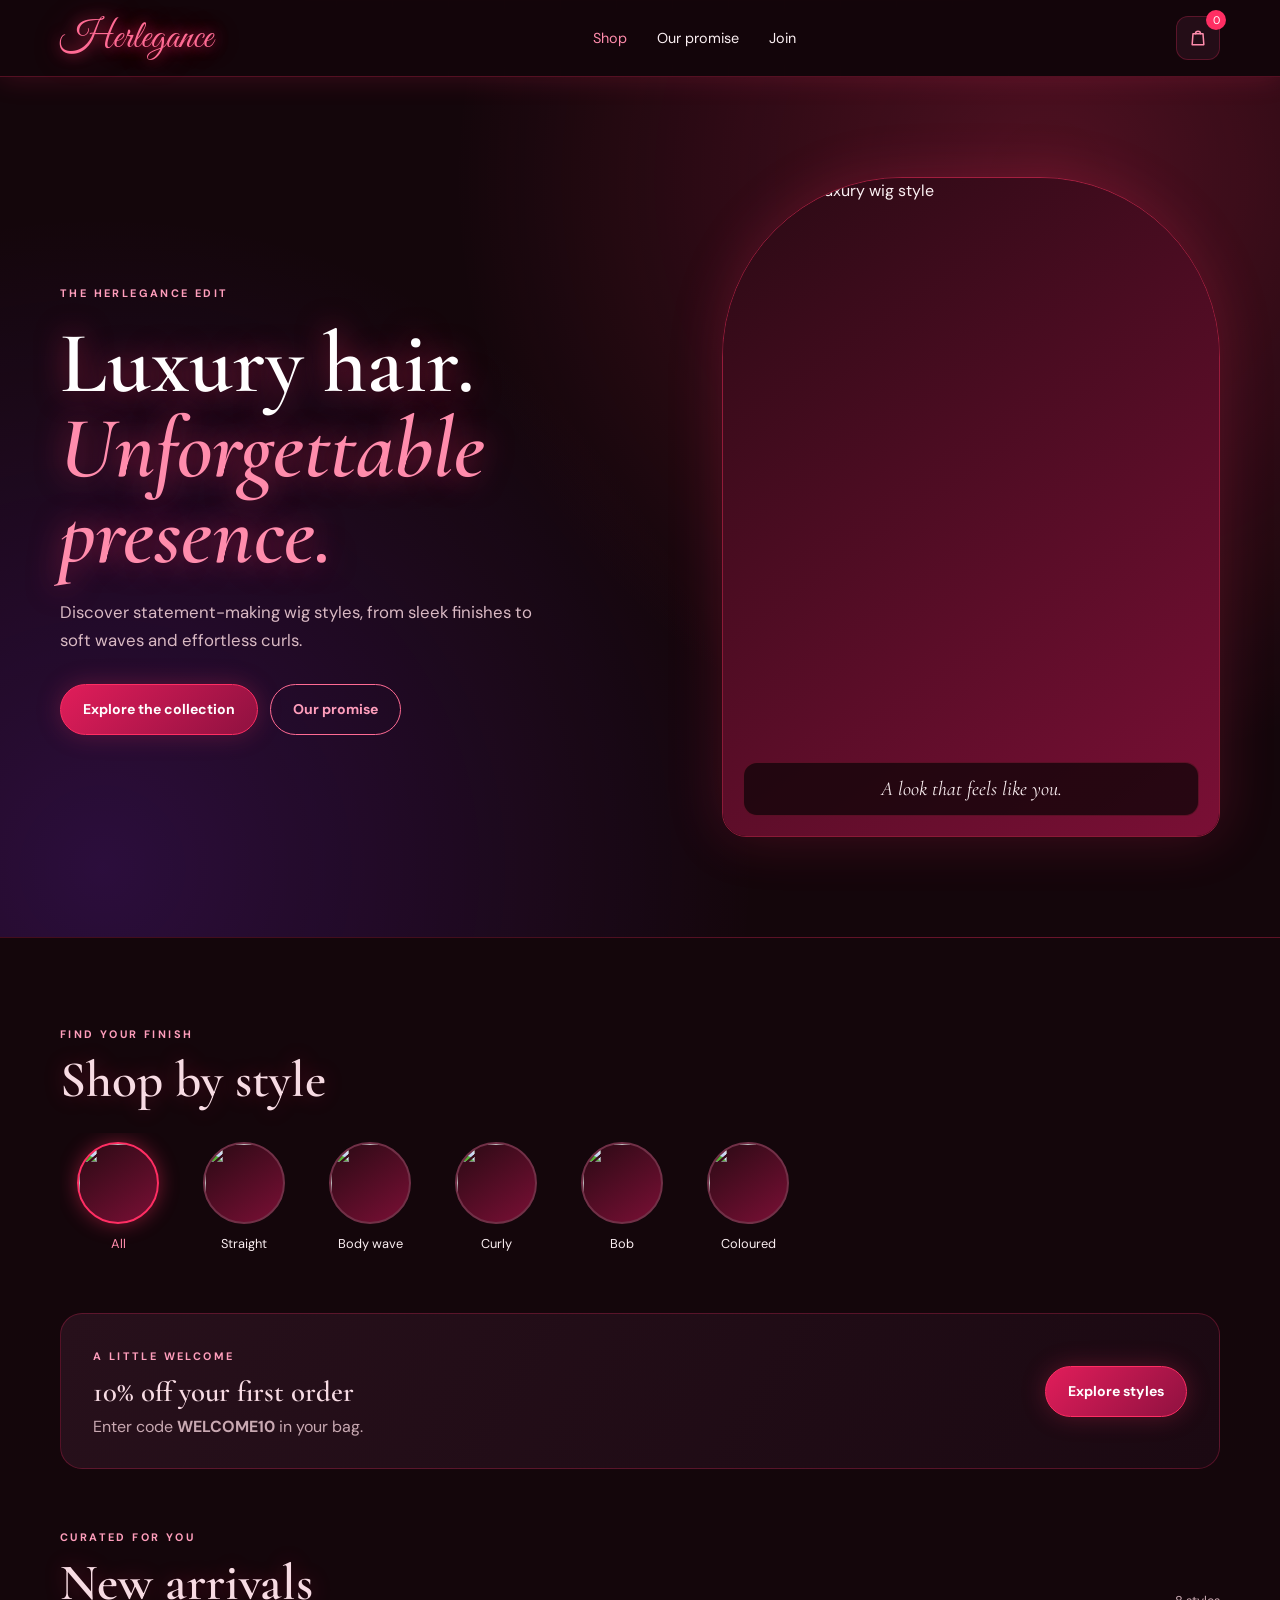
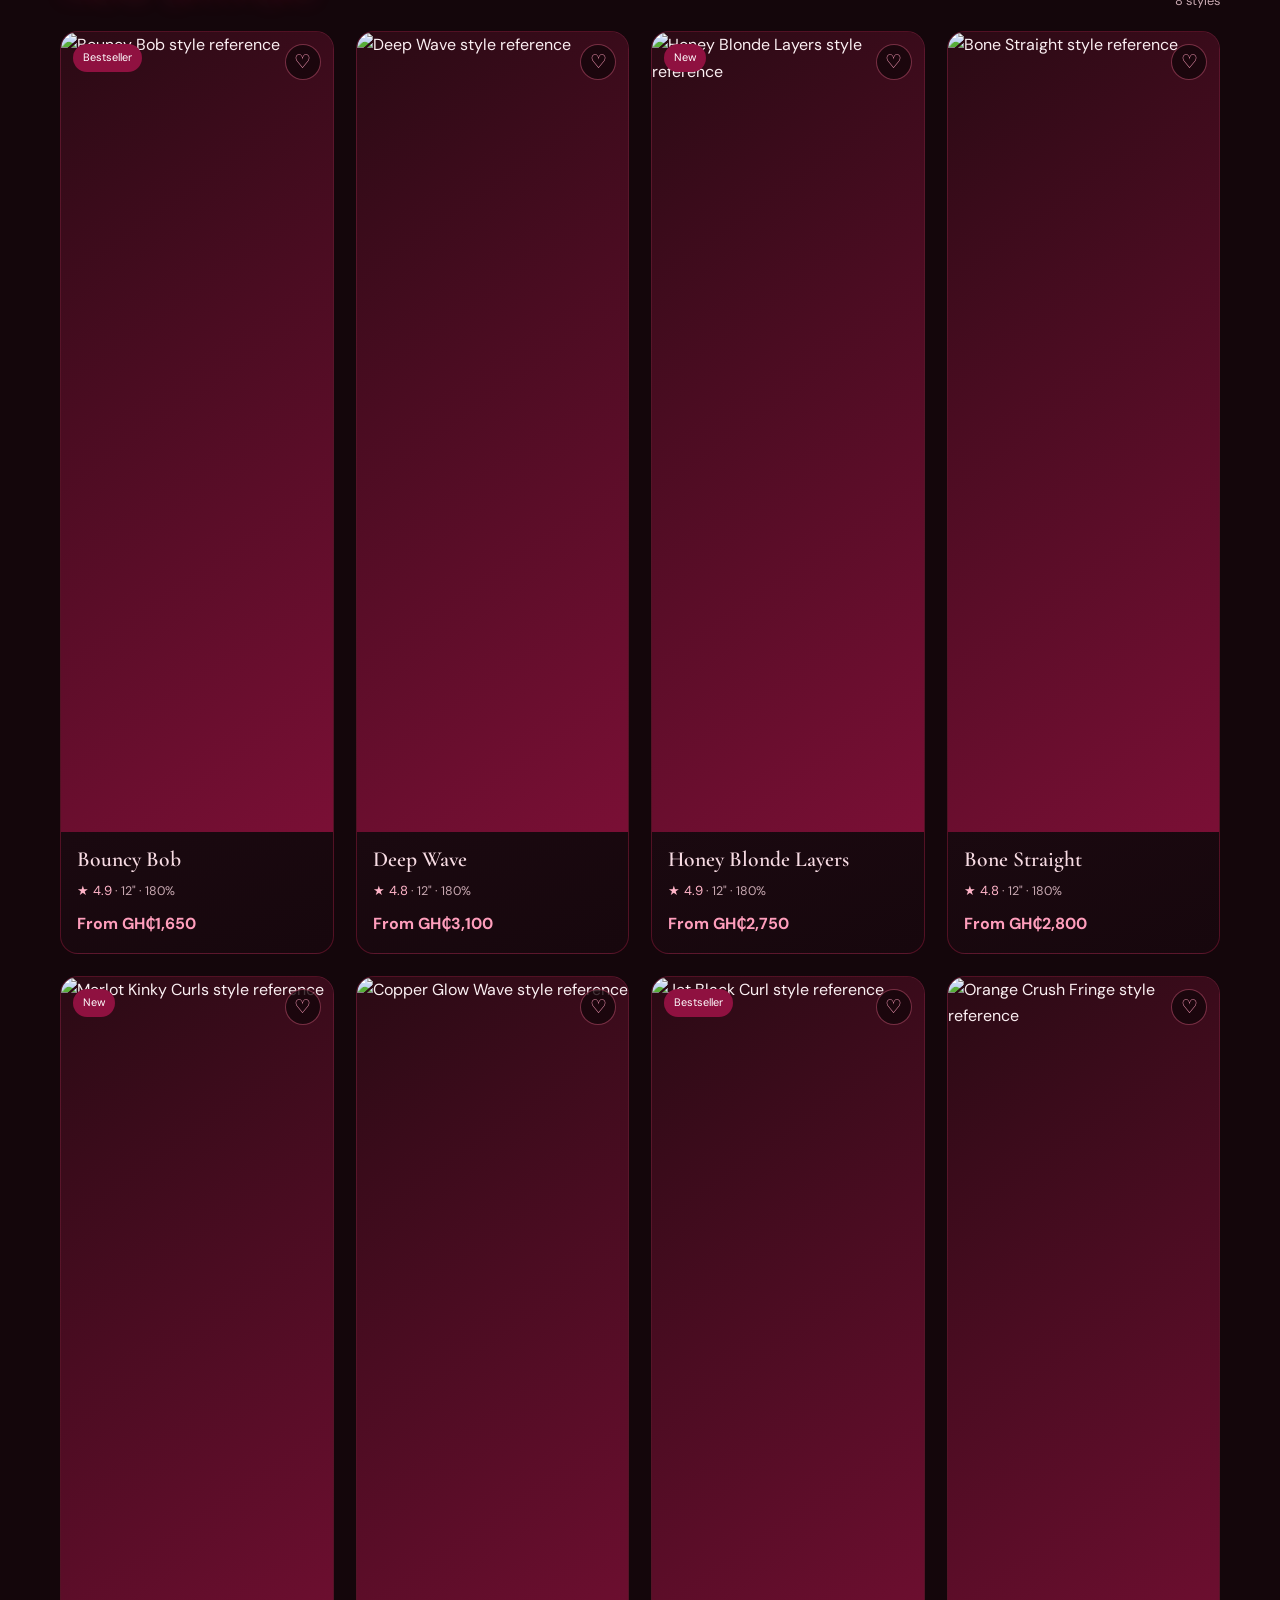
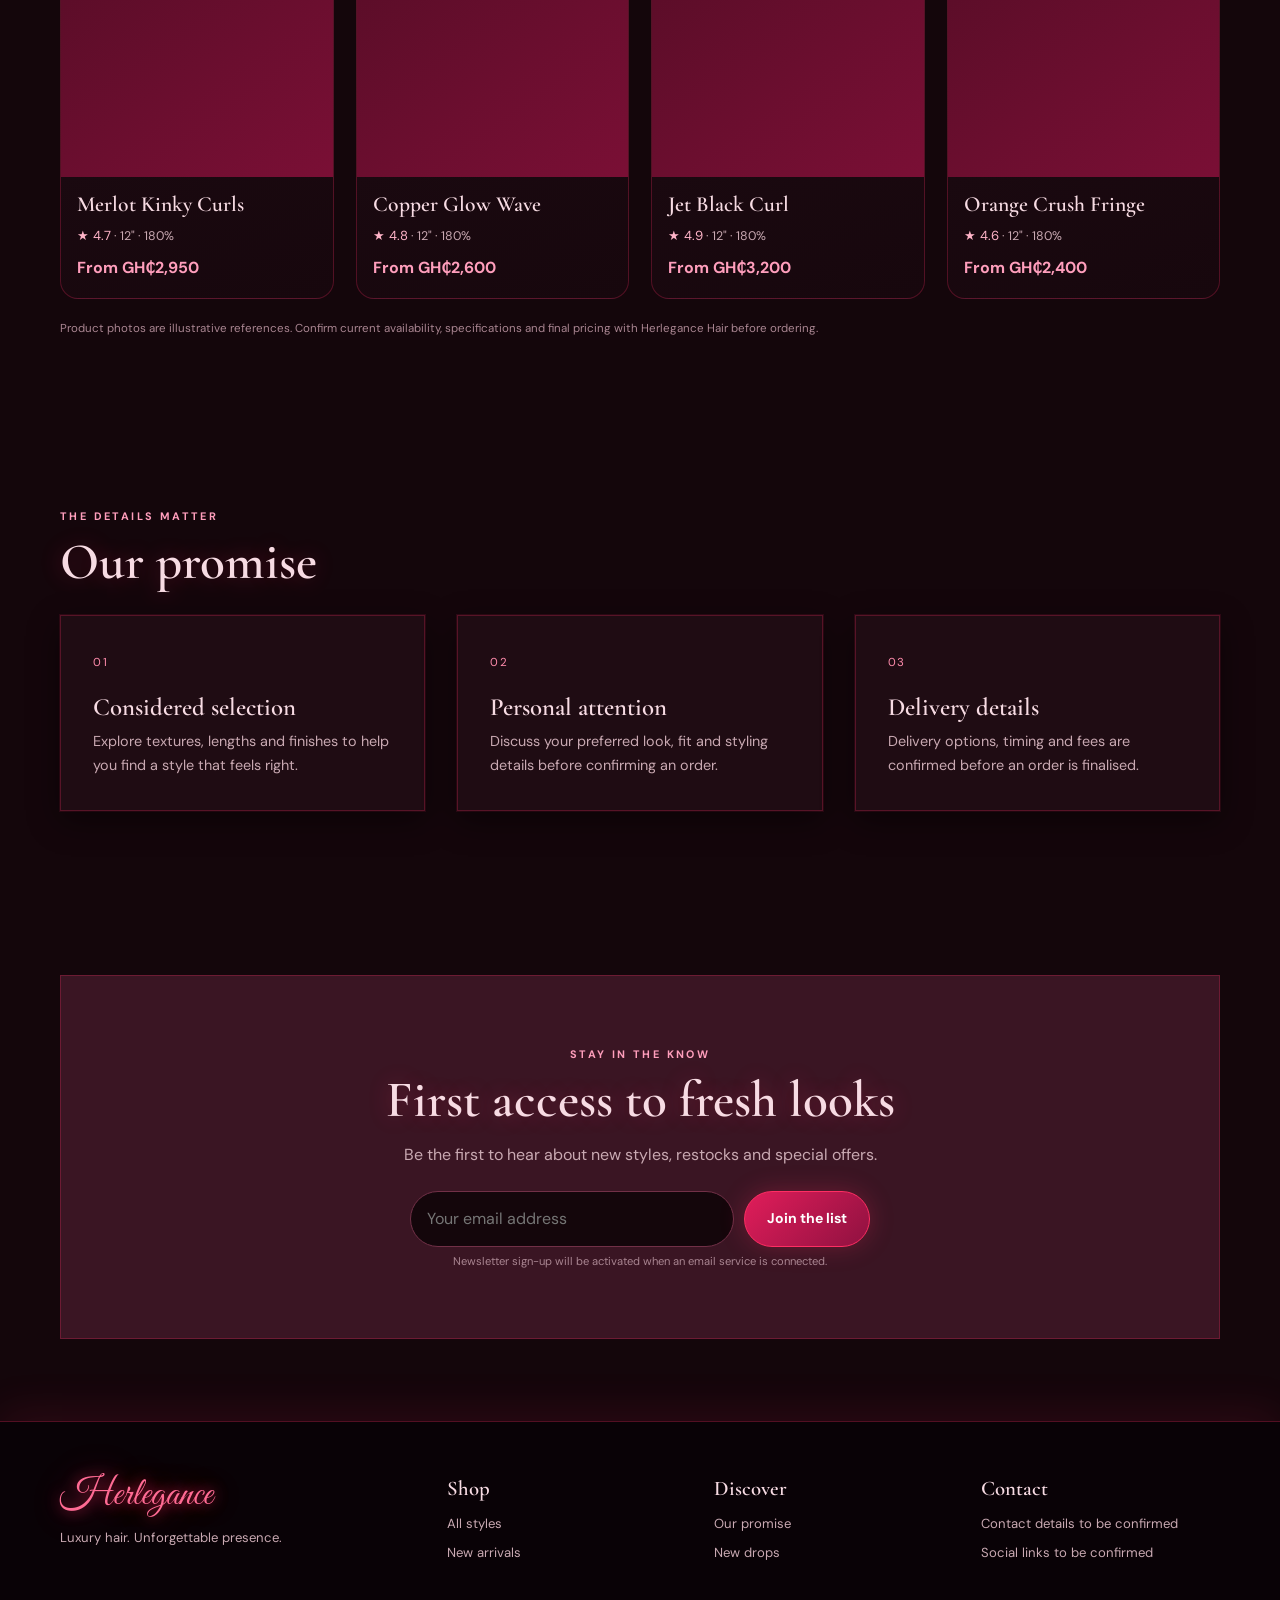
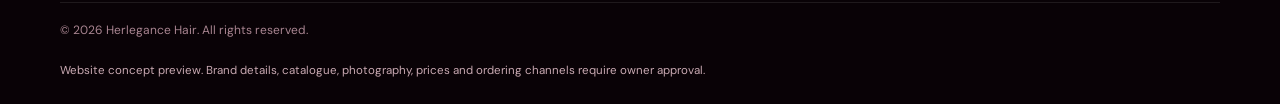
==== commit c487857a: "Load desktop glow interaction script" ====
--- a/index.html
+++ b/index.html
@@ -26,4 +26,5 @@
 <div class="modal" id="productModal" role="dialog" aria-modal="true" aria-label="Product details" aria-hidden="true"><div class="modal-head"><span class="logo">Herlegance</span><button class="icon-btn" data-close aria-label="Close">✕</button></div><div class="modal-body" id="productBody"></div></div>
 <div class="modal narrow" id="checkoutModal" role="dialog" aria-modal="true" aria-label="Checkout" aria-hidden="true"><div class="modal-head"><h2>Checkout</h2><button class="icon-btn" data-close aria-label="Close checkout">✕</button></div><div class="modal-body" id="checkoutBody"></div></div>
 <div class="toast" id="toast" role="status" aria-live="polite"><span id="toastText"></span><a href="#" id="toastView">View bag</a></div>
-<script src="script.js" defer></script></body></html>+<script src="script.js" defer></script>
+<script src="glow.js" defer></script></body></html>
--- a/style.css
+++ b/style.css
@@ -0,0 +1,13 @@
+/* Herlegance storefront styles */
+:root{--neon:#ff2e63;--neon2:#ff8cac;--bg:#14060b;--panel:#1f0c13;--line:rgba(255,46,99,.25);--text:#fbeff2;--muted:#c9a9b2}
+*{box-sizing:border-box}html{scroll-behavior:smooth;scroll-padding-top:90px}body{margin:0;background:var(--bg);color:var(--text);font:16px/1.65 "DM Sans",sans-serif}img{display:block;max-width:100%}a{color:inherit;text-decoration:none}button,input{font:inherit}button{cursor:pointer}.container{width:min(1160px,92%);margin:auto}.skip{position:absolute;left:-999px}.skip:focus{left:12px;top:10px;z-index:200;background:#fff;color:#111;padding:10px}
+.nav{position:sticky;top:0;z-index:40;background:#14060be8;backdrop-filter:blur(18px);border-bottom:1px solid var(--line)}.nav-inner{height:76px;display:flex;align-items:center;justify-content:space-between;gap:24px}.logo{font:2.4rem/1 "Great Vibes",cursive;color:var(--neon2);text-shadow:0 0 18px #ff2e6366}.nav-links{display:flex;gap:30px;list-style:none;padding:0;margin:0}.nav-links a{font-size:.9rem}.nav-links a:hover,.nav-links a.active{color:var(--neon2)}.nav-icons{display:flex}.icon-btn{width:44px;height:44px;border:1px solid var(--line);border-radius:12px;background:#240d17;color:var(--neon2);display:grid;place-items:center;position:relative}.badge{position:absolute;right:-7px;top:-7px;background:var(--neon);color:#fff;border-radius:20px;min-width:20px;height:20px;font-size:11px;display:grid;place-items:center;padding:0 5px}
+.hero{padding:clamp(48px,8vw,100px) 0;background:radial-gradient(ellipse at 80% 20%,#ff2e632b,transparent 45%),radial-gradient(ellipse at 0 90%,#8a2bff20,transparent 45%)}.hero-grid{display:grid;grid-template-columns:1fr .85fr;gap:clamp(30px,6vw,80px);align-items:center}.kicker{font-size:.68rem;letter-spacing:.22em;text-transform:uppercase;font-weight:700;color:#ff9ebc}.hero h1{font:600 clamp(3rem,6.8vw,6rem)/.98 "Cormorant Garamond",serif;margin:16px 0 22px;color:#fff}.hero h1 em{color:var(--neon2)}.hero-copy>p{max-width:490px;color:#d9b9c3;font-size:1.05rem}.hero-actions{display:flex;flex-wrap:wrap;gap:12px;margin-top:30px}.btn{display:inline-flex;justify-content:center;align-items:center;padding:13px 22px;border-radius:999px;border:1px solid transparent;font-weight:700;font-size:.88rem;transition:.25s}.btn-primary{background:linear-gradient(135deg,#e11d5a,#8f1140);border-color:var(--neon);color:white;box-shadow:0 0 24px #ff2e6340}.btn-primary:hover{transform:translateY(-2px);box-shadow:0 0 28px #ff2e6380}.btn-outline{border-color:#ff6b94;color:#ff9ebc;background:transparent}.hero-visual{height:min(660px,72vw);min-height:400px;position:relative;border:1px solid #ff2e6380;border-radius:180px 180px 24px 24px;overflow:hidden;box-shadow:0 0 55px #ff2e6333}.hero-image{width:100%;height:100%;object-fit:cover}.hero-caption{position:absolute;bottom:20px;left:20px;right:20px;padding:14px;background:#14060bcc;border:1px solid var(--line);border-radius:14px;text-align:center;font:italic 1.25rem "Cormorant Garamond",serif}
+.section{padding:82px 0}.section-head{display:flex;justify-content:space-between;align-items:end;margin-bottom:25px}.section-head h2,.newsletter h2{font:600 clamp(2.1rem,4vw,3.2rem)/1.05 "Cormorant Garamond",serif;color:#f7dbe3;margin:8px 0 0}.categories{display:flex;gap:14px;overflow-x:auto;padding:8px 2px 20px}.category{flex:0 0 112px;display:flex;flex-direction:column;align-items:center;gap:9px;background:transparent;border:0;color:#f7dbe3;font-size:.8rem}.category img{width:82px;height:82px;border-radius:50%;object-fit:cover;border:2px solid #713047}.category.active img,.category:hover img{border-color:var(--neon);box-shadow:0 0 20px #ff2e6370}.category.active{color:var(--neon2)}.promo{display:flex;justify-content:space-between;align-items:center;gap:24px;padding:28px 32px;margin:38px 0 54px;border:1px solid var(--line);border-radius:22px;background:linear-gradient(120deg,#27101b,#1b0912)}.promo h3{font:600 1.8rem "Cormorant Garamond",serif;margin:5px 0}.promo p{margin:0;color:var(--muted)}.results-head{margin-bottom:20px}.results-head>span{font-size:.8rem;color:var(--muted)}.product-grid{display:grid;grid-template-columns:repeat(4,minmax(0,1fr));gap:22px}.product-card{position:relative;overflow:hidden;border:1px solid var(--line);border-radius:18px;background:linear-gradient(160deg,#25101a,#17070d);transition:.3s}.product-card:hover{transform:translateY(-5px);border-color:var(--neon);box-shadow:0 18px 45px #0009}.product-card>a>img{width:100%;aspect-ratio:3/4;object-fit:cover}.product-info{padding:16px}.product-info h3{font:600 1.35rem/1.1 "Cormorant Garamond",serif;margin:0 0 8px;color:#f7dbe3}.product-meta{color:var(--muted);font-size:.78rem}.rating{color:#ffb4c8;font-size:.82rem}.product-price{margin-top:9px;color:#ff9ebc;font-weight:700}.tag{position:absolute;top:12px;left:12px;background:#8f1140;color:#fff;padding:5px 10px;border-radius:30px;font-size:.68rem}.tag-gold{background:#b48a4f}.wishlist-btn{position:absolute;right:12px;top:12px;width:36px;height:36px;border:1px solid #ff6b9466;border-radius:50%;background:#14060bcc;color:#ff9ebc;font-size:1.2rem}.wishlist-btn.active{color:#fff;background:#d51d55}.catalogue-note,.concept-note{font-size:.72rem;color:#a98591;margin:20px 0 0}
+.features{display:grid;grid-template-columns:repeat(3,1fr);gap:18px}.feature{padding:28px;border:1px solid var(--line);border-radius:18px;background:linear-gradient(145deg,#25101a,#17070d)}.feature-number{color:var(--neon2);font-size:.72rem;letter-spacing:.15em}.feature h3{font:600 1.55rem "Cormorant Garamond",serif;margin:18px 0 8px}.feature p{margin:0;color:var(--muted);font-size:.9rem}.newsletter{padding:clamp(30px,6vw,65px);text-align:center;border:1px solid var(--line);border-radius:24px;background:#1f0c13}.newsletter>p{color:var(--muted);margin:14px auto;max-width:520px}.newsletter form{display:flex;gap:10px;max-width:500px;margin:24px auto 12px}.input{min-width:0;flex:1;padding:14px 16px;border-radius:999px;border:1px solid #713047;background:#14060b;color:#fff}.newsletter small{color:#a98591;font-size:.7rem}
+.footer{padding:54px 0 24px;background:#090206;border-top:1px solid var(--line)}.footer-grid{display:grid;grid-template-columns:1.5fr 1fr 1fr 1fr;gap:28px}.footer-grid h4{font:600 1.3rem "Cormorant Garamond",serif;margin:0 0 12px}.footer-grid p,.footer-grid li{color:var(--muted);font-size:.82rem}.footer-grid ul{list-style:none;padding:0;margin:0;display:grid;gap:8px}.footer-bottom{border-top:1px solid #ffffff17;margin-top:38px;padding-top:18px;color:#a98591;font-size:.75rem}
+.overlay{position:fixed;inset:0;z-index:80;background:#080205d9;backdrop-filter:blur(5px);opacity:0;visibility:hidden;transition:.3s}.overlay.open{opacity:1;visibility:visible}.drawer{position:fixed;right:0;top:0;bottom:0;z-index:90;width:min(450px,100%);display:flex;flex-direction:column;background:#1f0c13;border-left:1px solid var(--line);transform:translateX(100%);visibility:hidden;transition:.35s}.drawer.open{transform:none;visibility:visible}.drawer-head,.modal-head{display:flex;align-items:center;justify-content:space-between;padding:18px 22px;border-bottom:1px solid var(--line)}.drawer-head h2,.modal-head h2{font:600 1.8rem "Cormorant Garamond",serif;margin:0}.drawer-body{flex:1;overflow:auto;padding:20px}.drawer-foot{padding:20px;border-top:1px solid var(--line);background:#190810}.empty{text-align:center;padding:50px 10px;color:var(--muted)}.cart-item{display:flex;gap:14px;padding:14px 0;border-bottom:1px solid var(--line)}.cart-item img{width:78px;height:94px;object-fit:cover;border-radius:10px}.cart-item h4{font:600 1.2rem "Cormorant Garamond",serif;margin:0 0 5px}.grow{flex:1}.link-btn{background:none;border:0;color:var(--neon2);padding:5px 0;font-size:.8rem}.promo-field{display:flex;gap:8px;margin-bottom:15px}.promo-field .input{width:50%;border-radius:10px}.summary-row{display:flex;justify-content:space-between;gap:15px;padding:7px 0;color:var(--muted);font-size:.9rem}.summary-row.total{border-top:1px solid var(--line);margin-top:8px;padding-top:14px;color:#fff;font-weight:700}.discount{color:#8fdfb0}.btn-block{width:100%;margin-top:14px}
+.modal{position:fixed;z-index:90;top:50%;left:50%;width:min(950px,94vw);max-height:92vh;overflow:auto;background:#1f0c13;border:1px solid var(--line);border-radius:20px;box-shadow:0 25px 80px #000b;transform:translate(-50%,-47%) scale(.98);opacity:0;visibility:hidden;transition:.3s}.modal.open{transform:translate(-50%,-50%) scale(1);opacity:1;visibility:visible}.modal.narrow{width:min(620px,94vw)}.modal-body{padding:24px}.product-detail{display:grid;grid-template-columns:1fr 1fr;gap:30px}.product-gallery img{width:100%;max-height:620px;object-fit:cover;border-radius:14px}.product-detail h2{font:600 2.4rem "Cormorant Garamond",serif;margin:10px 0}.price-big{font-size:1.6rem;font-weight:700;color:#ff9ebc}.option-group{margin:18px 0}.option-label{font-size:.8rem;color:var(--muted);margin-bottom:8px}.pills{display:flex;flex-wrap:wrap;gap:8px}.pill{padding:8px 13px;border:1px solid #713047;border-radius:30px;background:#14060b;color:#f7dbe3}.pill.selected{border-color:var(--neon);background:#6d1235}.sticky-bar{display:flex;gap:12px;align-items:center;padding:10px 0}.qty{display:flex;align-items:center;gap:14px;border:1px solid #713047;border-radius:30px;padding:7px 12px}.qty button{border:0;background:none;color:#fff;font-size:1.2rem}.steps{display:flex;justify-content:space-between;color:var(--muted);font-size:.75rem;margin-bottom:24px}.step.current{color:var(--neon2)}.field{display:grid;gap:6px;margin:12px 0}.field label{font-size:.8rem;color:#e8c5d0}.field .input{width:100%;border-radius:10px}.checkout-grid{display:grid;grid-template-columns:1fr 1fr;gap:8px 14px}.checkout-grid .full{grid-column:1/-1}.check-title{font:600 1.4rem "Cormorant Garamond",serif;margin:22px 0 10px}.option-card{display:flex;justify-content:space-between;align-items:center;padding:13px;margin:8px 0;border:1px solid #713047;border-radius:12px;cursor:pointer}.option-card.selected{border-color:var(--neon);background:#ff2e6318}.option-card small{color:var(--muted)}.checkout-note{padding:14px;border:1px solid var(--line);border-radius:12px;color:#ffdce6;background:#351020;font-size:.82rem;margin:16px 0}.toast{position:fixed;z-index:110;left:50%;bottom:24px;transform:translate(-50%,20px);opacity:0;visibility:hidden;display:flex;gap:16px;align-items:center;background:#2a101c;border:1px solid var(--line);padding:13px 18px;border-radius:30px;transition:.25s}.toast.show{opacity:1;visibility:visible;transform:translate(-50%,0)}.toast a{color:var(--neon2);font-weight:700}.locked{overflow:hidden}
+@media(max-width:850px){.product-grid{grid-template-columns:repeat(2,minmax(0,1fr))}.hero-grid{grid-template-columns:1fr .8fr}.features{grid-template-columns:1fr}.footer-grid{grid-template-columns:repeat(2,1fr)}}
+@media(max-width:600px){.nav-inner{height:66px}.nav-links{gap:13px}.nav-links a{font-size:.78rem}.logo{font-size:2rem}.hero-grid{grid-template-columns:1fr}.hero-visual{height:420px;min-height:0;max-width:420px;width:100%;margin:auto}.hero{padding-top:45px}.section{padding:58px 0}.promo{align-items:flex-start;flex-direction:column;padding:22px}.product-grid{gap:12px}.product-info{padding:12px}.product-info h3{font-size:1.15rem}.footer-grid{grid-template-columns:1fr 1fr}.product-detail{grid-template-columns:1fr}.product-gallery img{max-height:360px}.modal{top:auto;bottom:0;left:0;width:100%;max-height:94vh;border-radius:20px 20px 0 0;transform:translateY(40px)}.modal.open{transform:none}.checkout-grid{grid-template-columns:1fr}.checkout-grid .full{grid-column:auto}.newsletter form{flex-direction:column}.newsletter form .btn{width:100%}}
+@media(prefers-reduced-motion:reduce){*,*::before,*::after{scroll-behavior:auto!important;transition:none!important;animation:none!important}}
